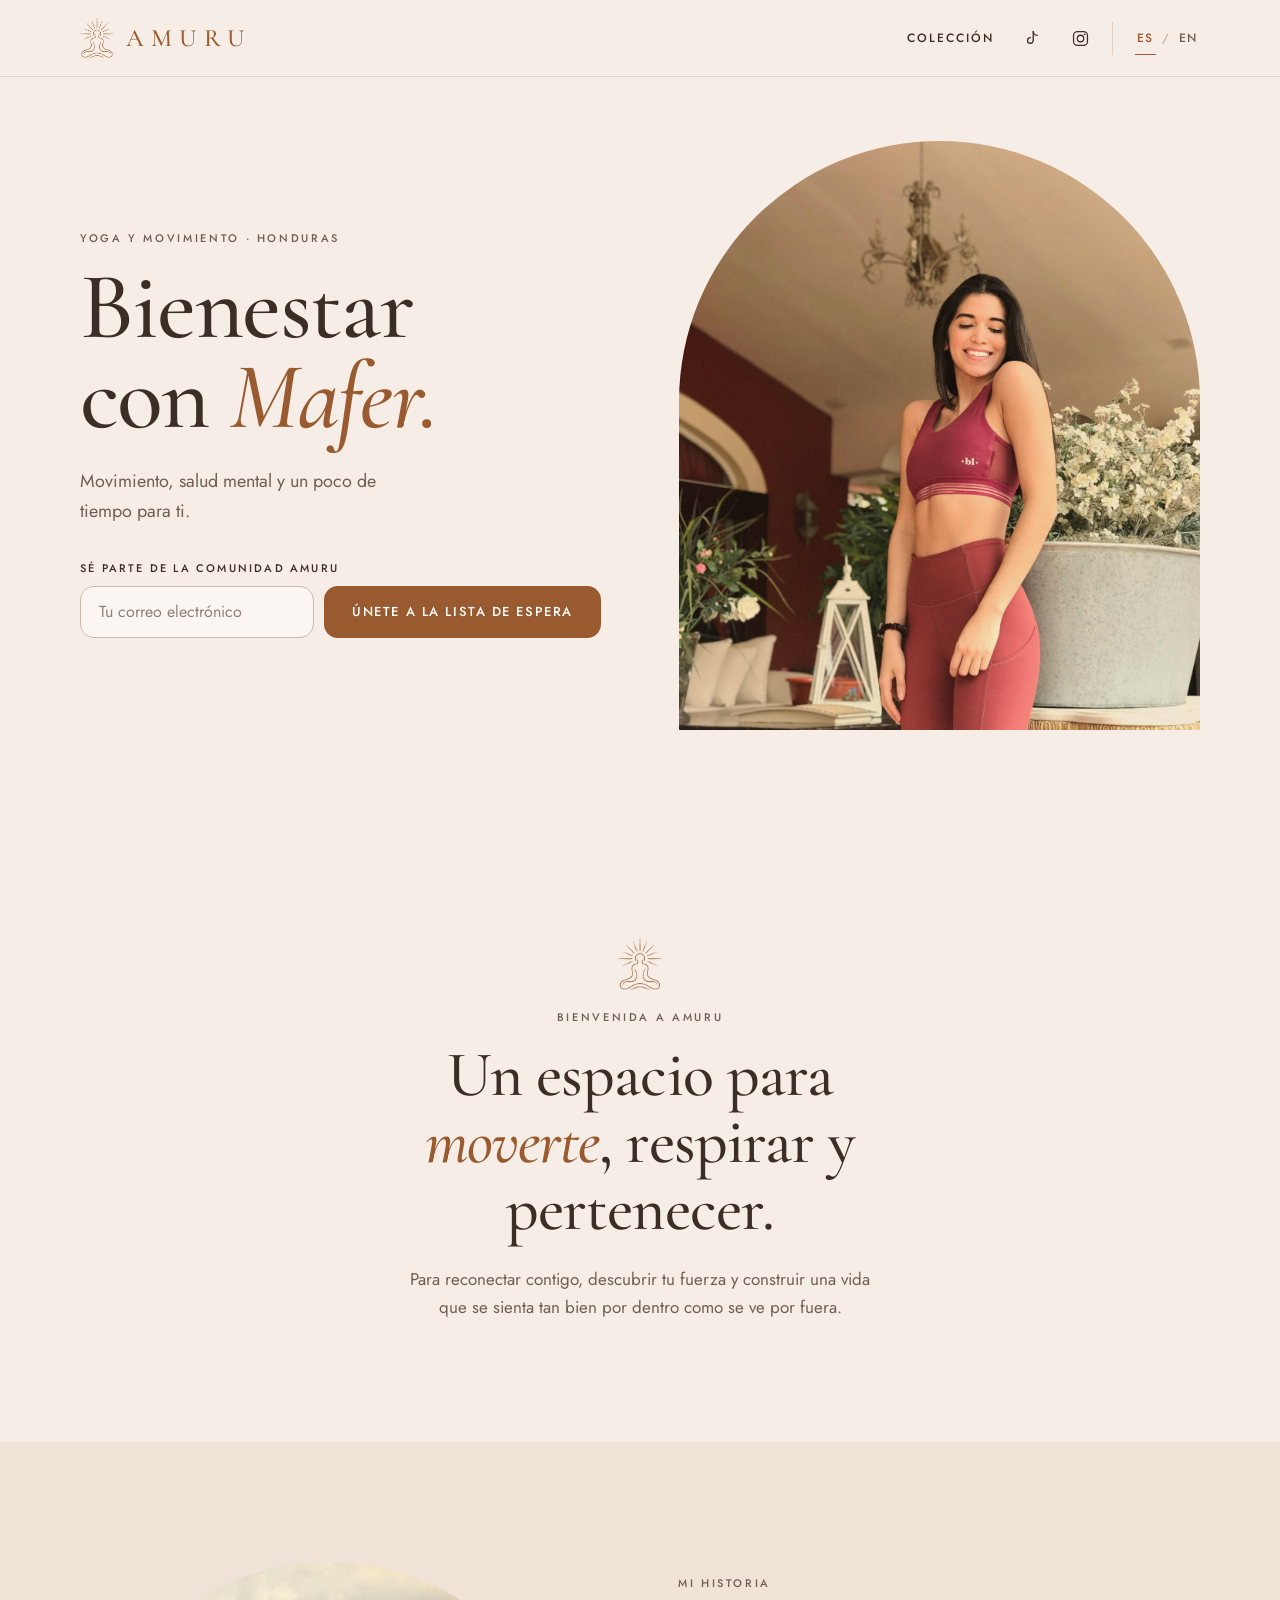
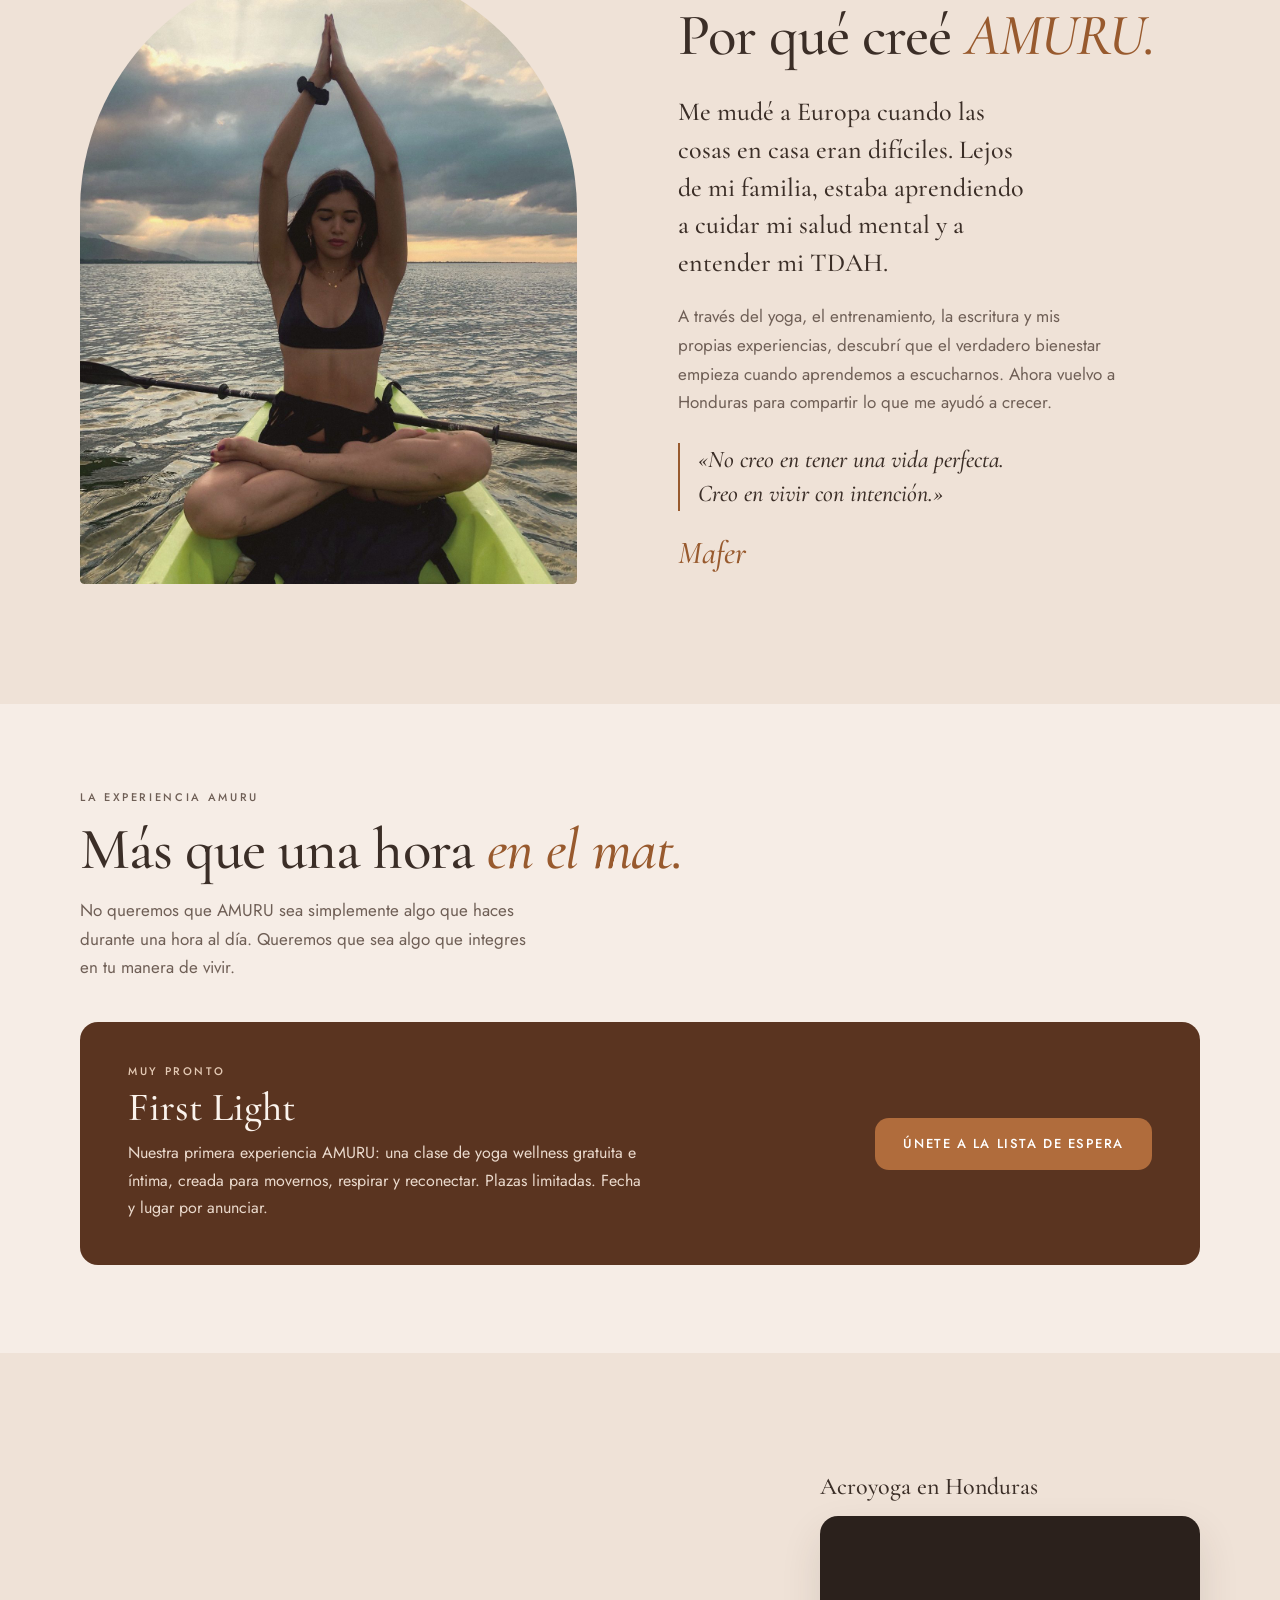
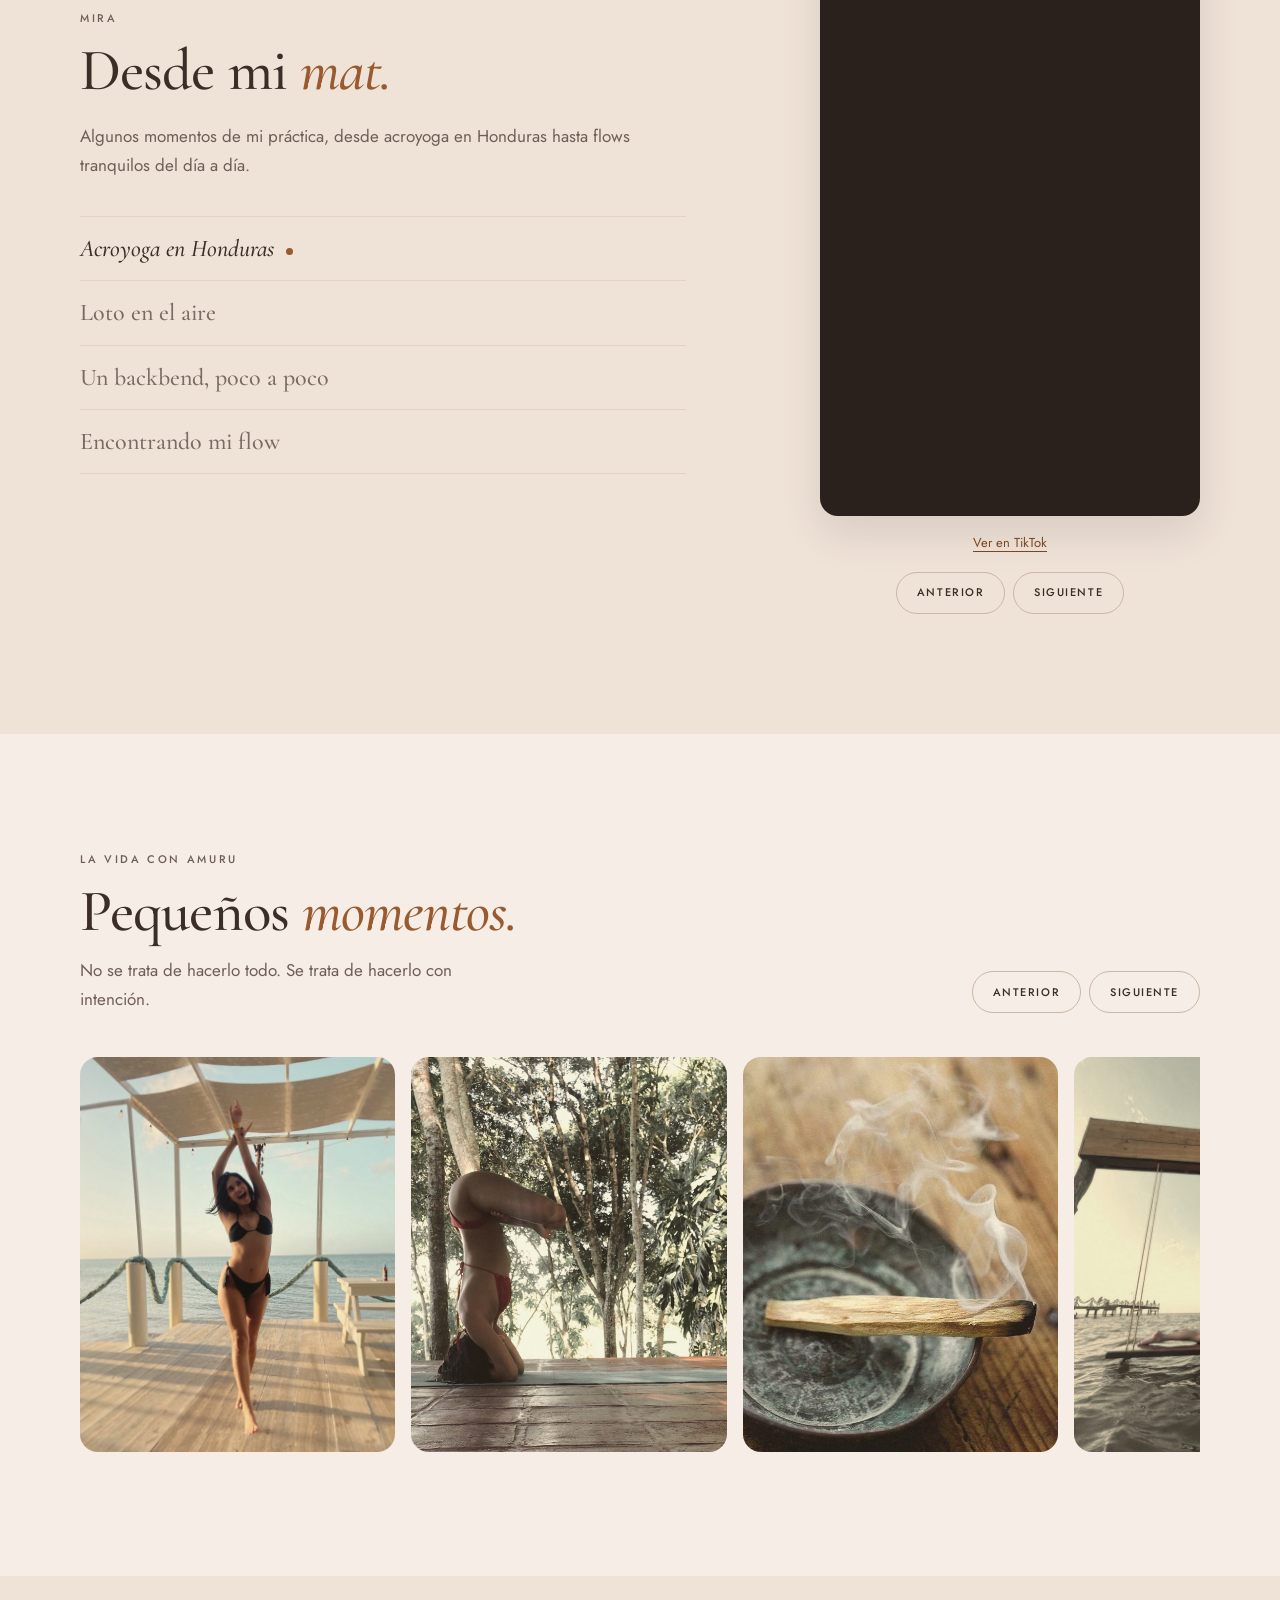
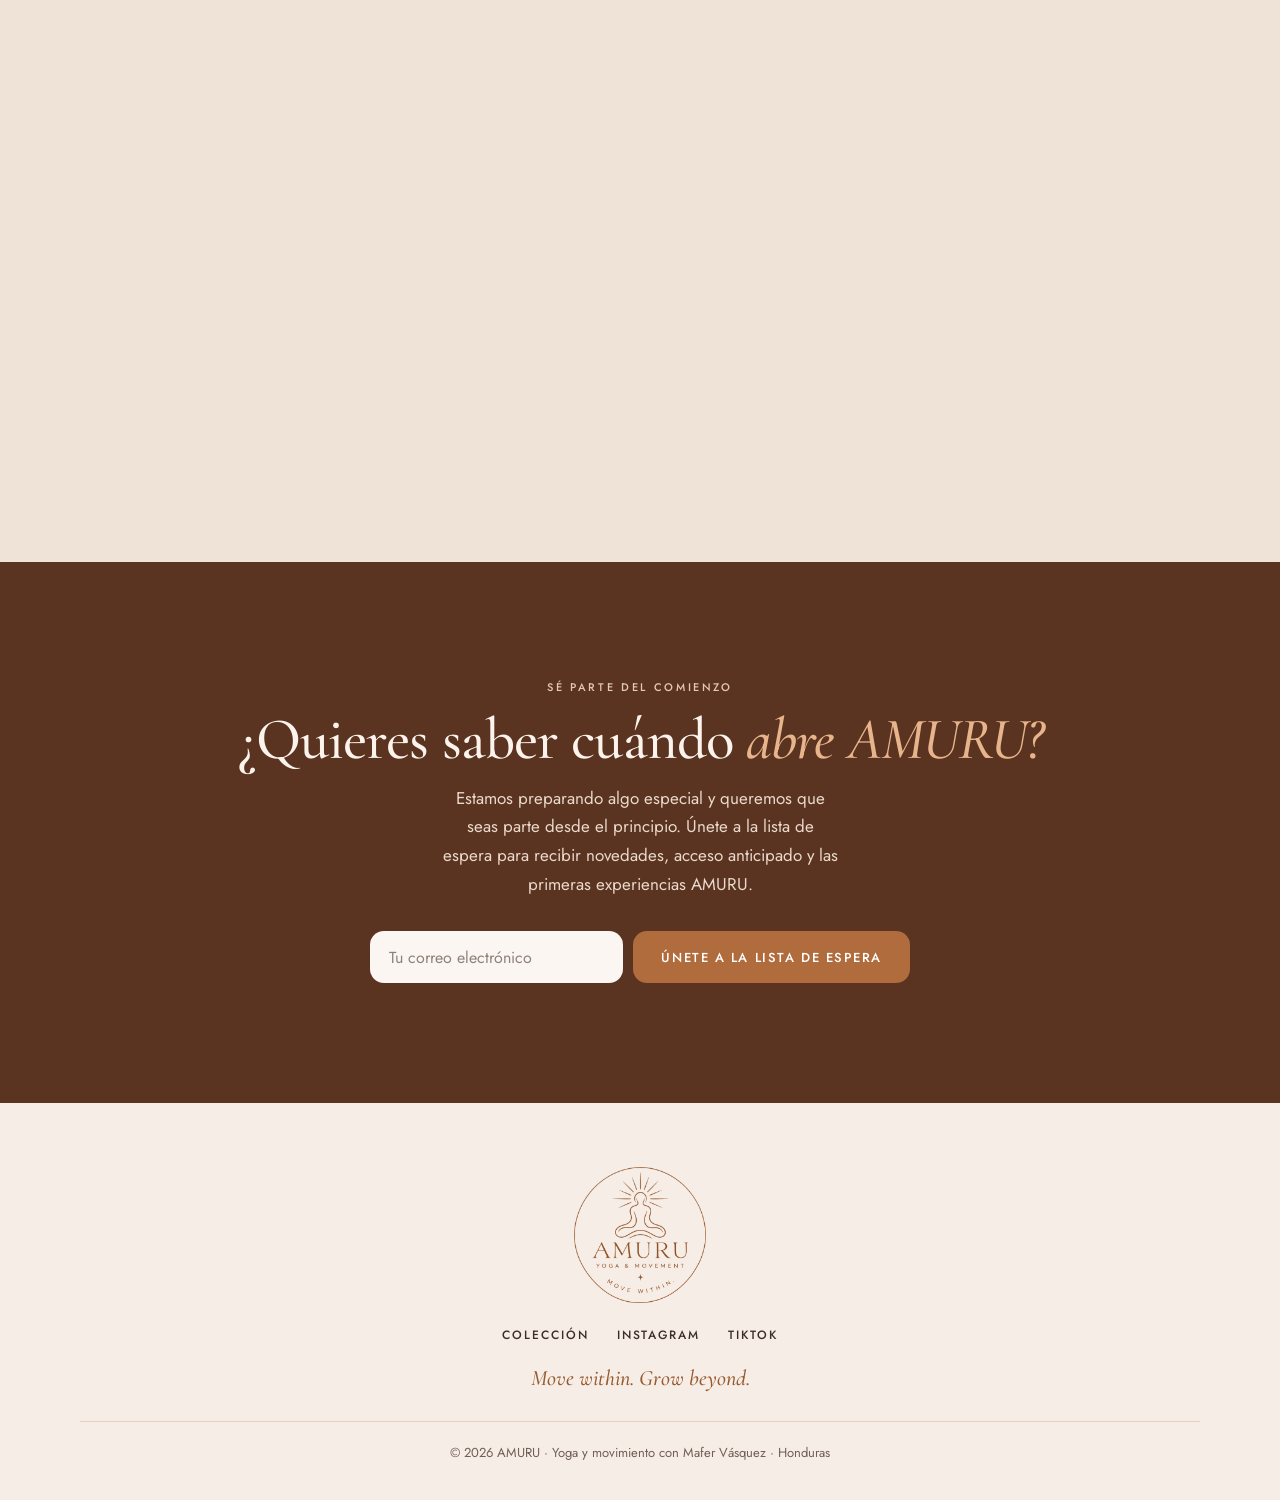
==== index.html @ acd0e06e "Header: TikTok and Instagram icons on desktop too Co-Authored-By: Claude Opus 5.5 <noreply@anthropic" ====
<!DOCTYPE html><html lang="es"><head><meta charset="utf-8"/><meta name="viewport" content="width=device-width, initial-scale=1, viewport-fit=cover"/><title>AMURU · Yoga y movimiento con Mafer Vásquez</title><meta name="description" content="Únete a AMURU, la comunidad de yoga y movimiento de Mafer en Honduras: movimiento, bienestar y conversaciones honestas sobre salud mental."/>
<meta property="og:type" content="website">
<meta property="og:site_name" content="AMURU">
<meta property="og:title" content="AMURU · Yoga y movimiento con Mafer Vásquez">
<meta property="og:description" content="Únete a la comunidad de yoga y movimiento de Mafer en Honduras.">
<meta property="og:url" content="https://mafer.club/">
<meta property="og:image" content="https://mafer.club/fotos/og-image.jpg">
<meta property="og:image:width" content="1200">
<meta property="og:image:height" content="630">
<meta property="og:image:alt" content="Mafer Vásquez sonriendo, con el logo de AMURU">
<meta name="twitter:card" content="summary_large_image">
<meta name="twitter:image" content="https://mafer.club/fotos/og-image.jpg">
<link rel="alternate" hreflang="es" href="https://mafer.club/">
<link rel="alternate" hreflang="en" href="https://mafer.club/en/">
<link rel="alternate" hreflang="x-default" href="https://mafer.club/">
<meta property="og:locale" content="es_HN">
<meta name="theme-color" content="#f6ede6">
<link rel="icon" href="fotos/amuru-symbol.png">
<link rel="preload" href="fonts/cormorant-garamond-latin-500-normal.woff2" as="font" type="font/woff2" crossorigin>
<link rel="preload" href="fonts/jost-latin-400-normal.woff2" as="font" type="font/woff2" crossorigin>
<script>document.documentElement.classList.add("js")</script>
<link rel="stylesheet" href="assets/site.css?v=12"></head>
<body class="home">
<header class="site-header" id="top"><div class="bar wrap"><a class="brand" href="#top" aria-label="AMURU, inicio"><img src="fotos/amuru-symbol.png" alt=""/><span>AMURU</span></a><nav class="nav" aria-label="Navegación principal"><a href="collection.html">Colección</a><a class="soc" href="https://www.tiktok.com/@mafervasquezz" target="_blank" rel="noopener noreferrer" aria-label="TikTok"><svg class="ico" viewBox="0 0 24 24" aria-hidden="true"><path d="M14.2 3.5v10.9a3.6 3.6 0 1 1-3.6-3.6" fill="none" stroke="currentColor" stroke-width="1.7" stroke-linecap="round" stroke-linejoin="round"/><path d="M14.2 3.5c.4 2.6 2.3 4.4 5 4.6" fill="none" stroke="currentColor" stroke-width="1.7" stroke-linecap="round"/></svg><span class="txt">TikTok</span></a><a class="soc" href="https://www.instagram.com/amuru.wellness/" target="_blank" rel="noopener noreferrer" aria-label="Instagram"><svg class="ico" viewBox="0 0 24 24" aria-hidden="true"><rect x="3.2" y="3.2" width="17.6" height="17.6" rx="5" fill="none" stroke="currentColor" stroke-width="1.6"/><circle cx="12" cy="12" r="4.1" fill="none" stroke="currentColor" stroke-width="1.6"/><circle cx="17.3" cy="6.7" r="1.1" fill="currentColor"/></svg><span class="txt">Instagram</span></a></nav><div class="lang" aria-label="Idioma"><a href="/" lang="es" hreflang="es" aria-current="true" title="Español">ES</a><span aria-hidden="true">/</span><a href="/en/" lang="en" hreflang="en" title="English">EN</a></div></div></header>
<main>
<section class="hero wrap">
  <figure class="hero-photo"><img src="fotos/hero-mafer.jpg" alt="Mafer sonriendo con ropa deportiva color vino"/></figure>
  <div class="hero-copy">
    <p class="eyebrow">Yoga y movimiento · Honduras</p>
    <h1>Bienestar<br>con <em>Mafer.</em></h1>
    <p class="lede">Movimiento, salud mental y un poco de tiempo para ti.</p>
    <form class="signup" id="lista" method="post" action="https://docs.google.com/forms/d/e/1FAIpQLSfXtGnzMoglBGclzLk03h3wkVmcqxuoqThr8cAXqL5siRhx5w/formResponse?hl=es">
      <label for="email">Sé parte de la comunidad AMURU</label>
      <div class="fields"><input id="email" type="email" name="entry.332548926" autocomplete="email" maxlength="254" placeholder="Tu correo electrónico" aria-label="Tu correo electrónico" required><button class="primary">Únete a la lista de espera</button></div>
    </form>
  </div>
</section>

<section class="intro section">
  <div class="wrap narrow center reveal">
    <img class="mark" src="fotos/amuru-symbol.png" alt="">
    <p class="eyebrow">Bienvenida a AMURU</p>
    <h2>Un espacio para <em>moverte</em>, respirar y pertenecer.</h2>
    <p class="sub">Para reconectar contigo, descubrir tu fuerza y construir una vida que se sienta tan bien por dentro como se ve por fuera.</p>
  </div>
</section>

<section class="story section tint" id="story">
  <div class="wrap story-grid">
    <div class="story-head reveal"><p class="eyebrow">Mi historia</p><h2>Por qué creé <em>AMURU.</em></h2></div>
    <figure class="story-photo reveal"><img src="fotos/instagram-B-A_GzaK5sC.jpg" loading="lazy" alt="Mafer meditando en un kayak al atardecer, con las manos juntas sobre la cabeza"/></figure>
    <div class="story-body reveal">
      <p class="lead">Me mudé a Europa cuando las cosas en casa eran difíciles. Lejos de mi familia, estaba aprendiendo a cuidar mi salud mental y a entender mi TDAH.</p>
      <p class="sub">A través del yoga, el entrenamiento, la escritura y mis propias experiencias, descubrí que el verdadero bienestar empieza cuando aprendemos a escucharnos. Ahora vuelvo a Honduras para compartir lo que me ayudó a crecer.</p>
      <blockquote class="pull">«No creo en tener una vida perfecta. Creo en vivir con intención.»</blockquote>
      <span class="sign">Mafer</span>
    </div>
  </div>
</section>


<section class="experience section" id="experience">
  <div class="wrap">
    <div class="section-head reveal"><p class="eyebrow">La experiencia AMURU</p><h2>Más que una hora <em>en el mat.</em></h2><p class="sub">No queremos que AMURU sea simplemente algo que haces durante una hora al día. Queremos que sea algo que integres en tu manera de vivir.</p></div>
    <div class="first-light reveal">
      <p class="eyebrow">Muy pronto</p>
      <h3>First Light</h3>
      <p>Nuestra primera experiencia AMURU: una clase de yoga wellness gratuita e íntima, creada para movernos, respirar y reconectar. Plazas limitadas. Fecha y lugar por anunciar.</p>
      <a class="btn" href="#lista">Únete a la lista de espera</a>
    </div>
  </div>
</section>

<section class="watch section tint">
  <div class="wrap watch-grid reel-gallery" aria-labelledby="clips-title" aria-roledescription="carousel">
    <div class="watch-copy reveal"><p class="eyebrow">Mira</p><h2 id="clips-title">Desde mi <em>mat.</em></h2><p class="sub">Algunos momentos de mi práctica, desde acroyoga en Honduras hasta flows tranquilos del día a día.</p>
      <div class="tracklist" aria-label="Elige un video"><button type="button" data-slide="0">Acroyoga en Honduras</button><button type="button" data-slide="1">Loto en el aire</button><button type="button" data-slide="2">Un backbend, poco a poco</button><button type="button" data-slide="3">Encontrando mi flow</button></div></div>
    <div class="reel-stage reveal">
      <article><h3>Acroyoga en Honduras</h3><iframe data-src="https://www.tiktok.com/player/v1/7057386661319118085?autoplay=0&amp;loop=0" title="Acroyoga en Honduras — Mafer Vásquez en TikTok" loading="lazy" allow="fullscreen; encrypted-media; picture-in-picture" allowfullscreen></iframe><div class="reel-foot"><a href="https://www.tiktok.com/@mafervasquezz/video/7057386661319118085">Ver en TikTok</a></div></article>
      <article hidden><h3>Loto en el aire</h3><iframe data-src="https://www.tiktok.com/player/v1/7055035148139597062?autoplay=0&amp;loop=0" title="Loto en el aire — Mafer Vásquez en TikTok" loading="lazy" allow="fullscreen; encrypted-media; picture-in-picture" allowfullscreen></iframe><div class="reel-foot"><a href="https://www.tiktok.com/@mafervasquezz/video/7055035148139597062">Ver en TikTok</a></div></article>
      <article hidden><h3>Un backbend, poco a poco</h3><iframe data-src="https://www.instagram.com/reel/CQ4DgFrA72C/embed/" title="Backbend de Mafer al aire libre en Instagram" loading="lazy" allow="fullscreen; encrypted-media" allowfullscreen></iframe><div class="reel-foot"><a href="https://www.instagram.com/reel/CQ4DgFrA72C/">Ver en Instagram</a></div></article>
      <article hidden><h3>Encontrando mi flow</h3><iframe data-src="https://www.tiktok.com/player/v1/6965937785572297990?autoplay=0&amp;loop=0" title="Flow de yoga de Mafer en TikTok" loading="lazy" allow="fullscreen; encrypted-media; picture-in-picture" allowfullscreen></iframe><div class="reel-foot"><a href="https://www.tiktok.com/@mafervasquezz/video/6965937785572297990">Ver en TikTok</a></div></article>
      <div class="reel-nav-row"><div class="reel-nav"><button class="ghost" type="button" aria-label="Video anterior" data-step="-1">Anterior</button><button class="ghost" type="button" aria-label="Siguiente video" data-step="1">Siguiente</button></div></div>
    </div>
  </div>
</section>

<section class="moments section" id="moments">
  <div class="wrap">
    <div class="moments-head section-head reveal"><div><p class="eyebrow">La vida con AMURU</p><h2>Pequeños <em>momentos.</em></h2><p class="sub">No se trata de hacerlo todo. Se trata de hacerlo con intención.</p></div><div class="photo-nav"><button class="ghost" type="button" data-photo-step="-1" aria-label="Foto anterior">Anterior</button><button class="ghost" type="button" data-photo-step="1" aria-label="Siguiente foto">Siguiente</button></div></div>
    <div class="galeria reveal" id="photo-gallery" role="region" tabindex="0" aria-label="Fotos de la vida y la práctica de yoga de Mafer">
      <img src="fotos/instagram-CYMh7jvuwlB.jpg" loading="lazy" alt="Mafer sonriendo con los brazos en alto en un muelle junto al mar">
      <img src="fotos/instagram-CJCs2mjrTdW.jpg" loading="lazy" alt="Mafer en una postura invertida sobre la cabeza, rodeada de árboles">
      <img src="fotos/ritual.jpg" loading="lazy" alt="Palo santo sobre un plato de cerámica">
      <img src="fotos/instagram-CYPrtsOuMMJ.jpg" loading="lazy" alt="Mafer practicando yoga en un columpio sobre el mar">
      <img src="fotos/mafer-en-su-mat.jpg" loading="lazy" alt="Mafer sonriendo, recostada en su mat de yoga">
      <img src="fotos/instagram-BIIc-s-A4sX.jpg" loading="lazy" alt="Mafer en equilibrio junto al agua turquesa">
      <img src="fotos/stillness.jpg" loading="lazy" alt="Una terraza tranquila con vista al agua">
    </div>
  </div>
</section>

<section id="collection-preview" class="teaser section tint" aria-labelledby="collection-preview-title">
  <div class="wrap teaser-grid">
    <div class="teaser-copy reveal"><p class="eyebrow">La colección AMURU</p><h2 id="collection-preview-title">Un poco más para <em>tu día a día.</em></h2><p class="sub">Descubre nuestros sets de yoga y Pilates, y los pequeños esenciales para tu práctica.</p></div>
    <div class="teaser-images reveal"><figure><img src="fotos/cork-ritual.jpg" alt="Set Cork Ritual con mat de corcho, bloques y bolso de lona" loading="lazy"><figcaption>Set Cork Ritual</figcaption></figure><figure><img src="fotos/pilates.jpg" alt="Set Pilates con aro, pelota, bandas de tela y calcetines antideslizantes" loading="lazy"><figcaption>Set Pilates</figcaption></figure></div>
    <div class="teaser-cta reveal"><a class="btn" href="collection.html">Ver la colección</a></div>
  </div>
</section>

<section class="closing"><div class="wrap reveal">
  <p class="eyebrow">Sé parte del comienzo</p><h2>¿Quieres saber cuándo <em>abre AMURU?</em></h2><p class="sub">Estamos preparando algo especial y queremos que seas parte desde el principio. Únete a la lista de espera para recibir novedades, acceso anticipado y las primeras experiencias AMURU.</p>
  <form method="post" action="https://docs.google.com/forms/d/e/1FAIpQLSfXtGnzMoglBGclzLk03h3wkVmcqxuoqThr8cAXqL5siRhx5w/formResponse?hl=es"><div class="fields"><input type="email" name="entry.332548926" autocomplete="email" maxlength="254" placeholder="Tu correo electrónico" aria-label="Tu correo electrónico" required><button class="primary">Únete a la lista de espera</button></div></form>
</div></section>
</main>
<footer><div class="wrap foot">
  <a href="#top" aria-label="AMURU, volver arriba"><img class="foot-logo" src="fotos/amuru-logo.png" alt="AMURU Yoga y movimiento, Move within." loading="lazy"/></a>
  <nav aria-label="Pie de página"><a href="collection.html">Colección</a><a href="https://www.instagram.com/amuru.wellness/" target="_blank" rel="noopener noreferrer">Instagram</a><a href="https://www.tiktok.com/@mafervasquezz" target="_blank" rel="noopener noreferrer">TikTok</a></nav>
  <p class="motto">Move within. Grow beyond.</p>
  <p class="legal">© 2026 AMURU · Yoga y movimiento con Mafer Vásquez · Honduras</p>
</div></footer>
<script>
const gallery=document.querySelector('.reel-gallery');
const slides=Array.from(gallery.querySelectorAll('article'));
const choices=Array.from(gallery.querySelectorAll('[data-slide]'));
let current=0;
function showSlide(index){
  const next=(index+slides.length)%slides.length;
  if(next!==current)slides[current].querySelector('iframe').removeAttribute('src');
  current=next;
  slides.forEach((s,i)=>{s.hidden=i!==current;choices[i].setAttribute('aria-current',String(i===current));});
  const player=slides[current].querySelector('iframe');
  if(!player.hasAttribute('src'))player.src=player.dataset.src;
}
choices.forEach((b,i)=>b.addEventListener('click',()=>showSlide(i)));
gallery.querySelectorAll('[data-step]').forEach(b=>b.addEventListener('click',()=>showSlide(current+Number(b.dataset.step))));
gallery.addEventListener('keydown',e=>{if(e.key==='ArrowRight'||e.key==='ArrowLeft'){e.preventDefault();showSlide(current+(e.key==='ArrowRight'?1:-1));}});
let start;
gallery.addEventListener('touchstart',e=>{start=e.touches[0];},{passive:true});
gallery.addEventListener('touchend',e=>{if(!start)return;const dx=e.changedTouches[0].clientX-start.clientX,dy=e.changedTouches[0].clientY-start.clientY;if(Math.abs(dx)>45&&Math.abs(dx)>Math.abs(dy)*1.4)showSlide(current+(dx<0?1:-1));start=null;},{passive:true});
showSlide(0);
const photoGallery=document.querySelector('#photo-gallery');
document.querySelectorAll('[data-photo-step]').forEach(b=>b.addEventListener('click',()=>{
  const photos=[...photoGallery.querySelectorAll('img')];
  const step=photos[1]?photos[1].offsetLeft-photos[0].offsetLeft:photoGallery.clientWidth;
  photoGallery.scrollBy({left:step*Number(b.dataset.photoStep),behavior:'smooth'});
}));
if('IntersectionObserver' in window){const io=new IntersectionObserver(es=>es.forEach(e=>{if(e.isIntersecting){e.target.classList.add('in');io.unobserve(e.target);}}),{rootMargin:'0px 0px -8% 0px'});document.querySelectorAll('.reveal').forEach(el=>io.observe(el));}else{document.querySelectorAll('.reveal').forEach(el=>el.classList.add('in'));}
</script>
<script>
document.querySelectorAll('form[action*="docs.google.com/forms"]').forEach(f=>f.addEventListener('submit',e=>{
  e.preventDefault();const btn=f.querySelector('button');if(btn){btn.disabled=true;}
  fetch(f.action,{method:'POST',mode:'no-cors',body:new URLSearchParams(new FormData(f))}).then(()=>{location.href='/gracias.html';}).catch(()=>{f.submit();});
}));
</script>
</body></html>
---- assets/site.css ----
@font-face{font-family:"Cormorant";src:url(../fonts/cormorant-garamond-latin-500-normal.woff2) format("woff2");font-weight:500;font-display:swap}
@font-face{font-family:"Cormorant";src:url(../fonts/cormorant-garamond-latin-500-italic.woff2) format("woff2");font-weight:500;font-style:italic;font-display:swap}
@font-face{font-family:"Cormorant";src:url(../fonts/cormorant-garamond-latin-600-normal.woff2) format("woff2");font-weight:600;font-display:swap}
@font-face{font-family:"Jost";src:url(../fonts/jost-latin-400-normal.woff2) format("woff2");font-weight:400;font-display:swap}
@font-face{font-family:"Jost";src:url(../fonts/jost-latin-500-normal.woff2) format("woff2");font-weight:500;font-display:swap}
:root{--blush:#f6ede6;--paper:#fbf6f2;--sand:#efe2d7;--ink:#3b2e27;--soft:#6f5f56;--copper:#985a2e;--copper-d:#7c4520;--deep:#5a3420;--line:#e3d2c4;--serif:"Cormorant",Baskerville,Georgia,serif;--sans:"Jost","Avenir Next",Avenir,Arial,sans-serif}
*{box-sizing:border-box}html{scroll-behavior:smooth}body{margin:0;background:var(--blush);color:var(--ink);font:400 16px/1.7 var(--sans);-webkit-font-smoothing:antialiased}
a{color:inherit}button,input{font:inherit}img{display:block;max-width:100%}figure{margin:0}section{scroll-margin-top:24px}
a:focus-visible,button:focus-visible,input:focus-visible,[tabindex]:focus-visible{outline:2px solid var(--copper);outline-offset:4px}
.wrap{width:min(1120px,calc(100% - 64px));margin:auto}
h1,h2,h3{font-family:var(--serif);font-weight:500;margin:0}h1,h2{letter-spacing:-.015em;line-height:1}em{font-style:italic;color:var(--copper)}p{margin:0}
.eyebrow{font:500 11px/1 var(--sans);letter-spacing:.24em;text-transform:uppercase;color:var(--soft);margin-bottom:18px}
h2{font-size:clamp(40px,4.6vw,60px);margin-bottom:22px}
.btn,button.primary{display:inline-flex;align-items:center;justify-content:center;min-height:52px;padding:0 28px;border:0;border-radius:3px;background:var(--copper);color:#fff;font:500 13px/1 var(--sans);letter-spacing:.12em;text-transform:uppercase;text-decoration:none;cursor:pointer;transition:background .2s}
.btn:hover,button.primary:hover{background:var(--copper-d)}
.ghost{min-height:40px;padding:0 16px;border:1px solid #c9b5a6;border-radius:3px;background:transparent;color:var(--ink);font:500 11px/1 var(--sans);letter-spacing:.14em;text-transform:uppercase;cursor:pointer}
.ghost:hover{background:#efe2d7}

/* header */
.site-header{border-bottom:1px solid var(--line)}
.bar{display:flex;align-items:center;justify-content:space-between;gap:20px;min-height:76px}
.brand{display:inline-flex;align-items:center;gap:12px;text-decoration:none;color:var(--copper)}
.brand img{width:34px;height:40px;object-fit:contain}
.brand span{font:500 25px/1 var(--serif);letter-spacing:.28em;margin-right:-.28em}
.nav{display:flex;gap:30px}.nav a{font:500 12px/1 var(--sans);letter-spacing:.16em;text-transform:uppercase;text-decoration:none;padding:10px 0;border-bottom:1px solid transparent}.nav a:hover{border-color:currentColor}

/* hero (desktop) */
.hero{display:grid;grid-template-columns:1fr 1fr;gap:7%;align-items:center;padding:64px 0 88px}
.hero-copy{grid-column:1;grid-row:1}
.hero-photo{grid-column:2;grid-row:1}
.hero h1{font-size:clamp(64px,7.4vw,104px);line-height:.95;margin-bottom:24px}
.lede{font-size:18px;color:var(--soft);max-width:30ch;margin-bottom:36px}
.signup label{display:block;font:500 11px/1 var(--sans);letter-spacing:.2em;text-transform:uppercase;margin-bottom:12px}
.fields{display:flex;gap:10px;max-width:540px}
input[type=email]{flex:1;min-width:0;min-height:52px;padding:0 18px;border:1px solid #cdb9aa;border-radius:3px;background:var(--paper);font-size:16px;color:var(--ink)}
input[type=email]::placeholder{color:#8f817a}
.note{font-size:13px;color:var(--soft);margin-top:12px}
.hero-photo img{width:100%;height:clamp(460px,46vw,620px);object-fit:cover;object-position:42% 18%;border-radius:999px 999px 4px 4px}

/* ---------- design system ---------- */
:root{--r:14px;--r-img:18px;--sec:120px}
.btn,button.primary,input[type=email]{border-radius:var(--r)}
.ghost{border-radius:999px;min-height:42px;padding:0 20px;border-color:#cdb7a6}
.section{padding:var(--sec) 0}
.tint{background:var(--sand)}
.sub{color:var(--soft);font-size:17px;line-height:1.7}
.center{text-align:center}
.narrow{max-width:720px}
.section-head{margin-bottom:44px}
.section-head h2{margin-bottom:0}
.section-head .sub{margin-top:16px;max-width:46ch}
.center .sub{margin-left:auto;margin-right:auto}

/* gentle reveal on scroll */
.js .reveal{opacity:0;transform:translateY(18px);transition:opacity .8s ease,transform .8s ease}
.js .reveal.in{opacity:1;transform:none}

/* welcome */
.intro .mark{width:44px;height:auto;margin:0 auto 22px}
.intro h2{font-size:clamp(40px,5vw,64px);line-height:1.05;max-width:16ch;margin:0 auto}
.intro .sub{margin-top:22px;max-width:48ch}

/* story */
.story-grid{display:grid;grid-template-columns:1fr 1.05fr;grid-template-areas:"photo head" "photo body";column-gap:9%;align-items:center}
.story-head{grid-area:head;align-self:end;margin-bottom:28px}
.story-head h2{margin:0}
.story-photo{grid-area:photo}
.story-photo img{width:100%;aspect-ratio:4/5;object-fit:cover;object-position:50% 45%;border-radius:999px 999px var(--r-img) var(--r-img)}
.story-body{grid-area:body;align-self:start}
.story-body .lead{font:500 26px/1.45 var(--serif);color:var(--ink);margin-bottom:20px;max-width:30ch}
.story-body .sub{max-width:44ch}
.sign{font:italic 500 32px/1 var(--serif);color:var(--copper);margin-top:26px;display:block}

/* watch */
.watch-grid{display:grid;grid-template-columns:1fr 380px;gap:12%;align-items:center}
.tracklist{display:grid;margin-top:36px}
.tracklist button{text-align:left;color:#7a6a61;background:transparent;border:0;border-top:1px solid var(--line);font:500 24px/1.3 var(--serif);padding:16px 0;cursor:pointer}
.tracklist button:last-child{border-bottom:1px solid var(--line)}
.tracklist button[aria-current=true]{color:var(--ink);font-style:italic}
.tracklist button[aria-current=true]::after{content:"";display:inline-block;width:7px;height:7px;border-radius:50%;background:var(--copper);margin-left:12px;vertical-align:middle}
.reel-stage{min-width:0}
.reel-stage article[hidden]{display:none}
.reel-stage h3{font-size:24px;line-height:1.2;margin-bottom:14px}
.reel-stage iframe{display:block;width:100%;height:600px;border:0;border-radius:var(--r-img);background:#2b211c;box-shadow:0 18px 40px rgba(59,46,39,.12)}
.reel-foot{display:flex;align-items:center;justify-content:space-between;gap:12px;margin-top:16px}
.reel-foot a{font-size:13px;color:var(--copper-d);text-underline-offset:4px}
.reel-nav{display:flex;gap:8px}

/* moments */
.moments-head{display:flex;align-items:flex-end;justify-content:space-between;gap:16px}
.photo-nav{display:none;gap:8px}
.galeria{display:grid;grid-template-columns:repeat(4,minmax(0,1fr));gap:16px}
.galeria img{width:100%;aspect-ratio:4/5;object-fit:cover;border-radius:var(--r-img)}

/* collection teaser */
.teaser-grid{display:grid;grid-template-columns:.85fr 1.3fr;grid-template-areas:"copy images" "cta images";column-gap:7%;align-items:center}
.teaser-copy{grid-area:copy;align-self:end}
.teaser-copy h2{margin-bottom:0}
.teaser-copy .sub{margin-top:16px;max-width:34ch}
.teaser-cta{grid-area:cta;align-self:start;margin-top:30px}
.teaser-images{grid-area:images;display:grid;grid-template-columns:1fr 1fr;gap:16px}
.teaser-images img{width:100%;aspect-ratio:1;object-fit:cover;border-radius:var(--r-img)}
.teaser-images figcaption{font:500 21px/1.3 var(--serif);margin-top:12px}

/* closing */
.closing{background:var(--deep);color:#fff;padding:var(--sec) 0;text-align:center}
.closing .eyebrow{color:#e3c9b4}.closing h2{color:#fbf3ec;margin-bottom:14px}.closing h2 em{color:#e7b48c}
.closing .sub{color:#ead9cc;margin:0 auto 32px;max-width:40ch}
.closing .fields{margin:auto}.closing input[type=email]{border-color:transparent}
.closing button.primary{background:#b06c3c}.closing button.primary:hover{background:#c27a47}

/* footer */
footer{padding:64px 0 36px;text-align:center}
.foot-logo{width:132px;height:auto;margin:0 auto 26px}
.foot nav{display:flex;justify-content:center;gap:28px}.foot nav a{font:500 12px/1 var(--sans);letter-spacing:.16em;text-transform:uppercase;text-decoration:none}.foot nav a:hover{text-decoration:underline;text-underline-offset:5px}
.legal{border-top:1px solid var(--line);margin-top:32px;padding-top:20px;font-size:13px;color:var(--soft)}

/* ---------- phone ---------- */
@media(max-width:760px){
.wrap{width:calc(100% - 40px)}
h2{font-size:40px;margin-bottom:16px}
/* header sits over the photo */
.bar{min-height:64px;padding-top:env(safe-area-inset-top)}
.brand{gap:8px}.brand img{width:22px;height:28px}.brand span{font-size:19px;letter-spacing:.2em;margin-right:0}
.nav{gap:14px}.nav a{font-size:10px;letter-spacing:.1em}
.home .site-header{position:absolute;top:0;left:0;right:0;z-index:3;border:0}
.home .brand{color:#fff}.home .brand img{filter:brightness(0) invert(1)}
.home .nav a{color:#fff;text-shadow:0 1px 8px rgba(0,0,0,.25)}
/* full-screen photo hero */
.hero{position:relative;display:block;width:100%;height:100svh;min-height:500px;max-height:940px;padding:0;overflow:hidden;color:#fff}
.hero-photo{position:absolute;inset:0}
.hero-photo img{width:100%;height:100%;object-fit:cover;object-position:46% 18%;border-radius:0}
.hero::after{content:"";position:absolute;inset:0;background:linear-gradient(180deg,rgba(43,26,17,.5) 0,rgba(43,26,17,0) 16%,rgba(43,26,17,0) 36%,rgba(43,26,17,.72) 62%,rgba(39,23,15,.92) 100%)}
.hero-copy{position:absolute;z-index:2;left:20px;right:20px;bottom:calc(22px + env(safe-area-inset-bottom))}
.hero .eyebrow{color:#f0d9c6;font-size:10px;margin-bottom:10px}
.hero h1{font-size:clamp(46px,13.5vw,60px);margin-bottom:8px;color:#fff;text-shadow:0 2px 20px rgba(0,0,0,.18)}
.hero h1 em{color:#f1c29d}
.lede{color:#f3e6dc;font-size:15px;line-height:1.5;margin-bottom:18px;max-width:none}
.signup label{display:none}
.fields{flex-direction:column;gap:8px}
.hero input[type=email]{background:rgba(251,246,242,.96);border-color:transparent}
input[type=email],.btn,button.primary{min-height:50px}
.hero .note{color:#e9d6c8;font-size:12px;margin-top:9px;text-align:center}
:root{--sec:84px}
.sub{font-size:16px}
.section-head{margin-bottom:28px}
.intro .mark{width:36px;margin-bottom:18px}
.intro h2{font-size:38px}
.intro .sub{margin-top:18px}
.story-grid{grid-template-columns:1fr;grid-template-areas:"head" "photo" "body"}
.story-head{margin-bottom:26px}
.story-photo img{aspect-ratio:4/5}
.story-body{margin-top:30px}
.story-body .lead{font-size:23px}
.sign{font-size:30px;margin-top:20px}
.watch-grid{grid-template-columns:1fr;gap:28px}
.watch-copy .sub{margin-top:16px}
.tracklist{display:none}
.reel-stage{width:100%;max-width:400px;margin:auto}
.reel-stage h3{font-size:22px}
.reel-stage iframe{height:min(64svh,560px)}
.moments-head{align-items:center}.photo-nav{display:flex}
.galeria{display:flex;gap:12px;overflow-x:auto;scroll-snap-type:x mandatory;scroll-behavior:smooth;overscroll-behavior-x:contain;scrollbar-width:none;margin-right:-20px;padding-right:20px}
.galeria::-webkit-scrollbar{display:none}
.galeria img{flex:0 0 80%;width:80%;scroll-snap-align:start}
.teaser-grid{grid-template-columns:1fr;grid-template-areas:"copy" "images" "cta"}
.teaser-images{margin-top:28px;gap:12px}.teaser-images figcaption{font-size:18px;margin-top:10px}
.teaser-cta{margin-top:28px}.teaser-cta .btn{width:100%}
footer{padding:56px 0 32px}.foot-logo{width:116px}.foot nav{gap:20px}
}
@media(max-width:400px){.moments-head h2{font-size:34px}.photo-nav .ghost{padding:0 14px}}
@media(max-width:360px){.photo-nav .ghost{padding:0 11px;font-size:10px;letter-spacing:.08em}.moments-head h2{font-size:30px}.nav{gap:9px}.nav a{font-size:9px;letter-spacing:.05em}.brand{gap:6px}.brand span{font-size:16px;letter-spacing:.14em}.brand img{width:18px;height:24px}.btn,button.primary{letter-spacing:.06em;padding:0 16px}.intro h2{font-size:34px}}
@media(max-width:760px) and (max-height:620px){.hero .eyebrow,.hero .note{display:none}.hero h1{font-size:40px;margin-bottom:4px}.lede{font-size:14px;margin-bottom:12px}input[type=email],button.primary{min-height:46px}.hero-copy{bottom:16px}}
@media(prefers-reduced-motion:reduce){html,.galeria{scroll-behavior:auto}.js .reveal{opacity:1;transform:none;transition:none}}

/* collection page */
.page-intro{display:grid;grid-template-columns:1fr auto;gap:48px;align-items:center;padding:72px 0 48px}
.page-intro h1{font-size:clamp(48px,6vw,80px);line-height:1;margin-bottom:18px}
.page-intro p.sub{color:var(--soft);max-width:44ch}
.page-intro img{width:180px;height:auto}
.status{display:inline-block;margin-top:22px;padding:8px 14px;border:1px solid var(--line);border-radius:999px;font:500 11px/1 var(--sans);letter-spacing:.16em;text-transform:uppercase;color:var(--copper-d);background:var(--paper)}
.shelf{padding:24px 0 96px}.shelf+.shelf{background:var(--sand);padding-top:96px;box-shadow:0 0 0 100vmax var(--sand);clip-path:inset(0 -100vmax)}
.shelf-head{margin-bottom:32px}.shelf-head h2{margin-bottom:10px}.shelf-head p{color:var(--soft)}
.product-grid{display:grid;grid-template-columns:repeat(3,minmax(0,1fr));gap:28px}
.product-grid img{width:100%;aspect-ratio:1;object-fit:cover;border-radius:var(--r-img);background:var(--sand)}
.product-grid h3{font-size:27px;line-height:1.15;margin:18px 0 8px}
.product-grid p{font-size:15px;color:var(--soft)}
@media(max-width:760px){
.page-intro{grid-template-columns:1fr;gap:20px;padding:40px 0 28px}
.page-intro img{width:96px;grid-row:1}
.page-intro h1{font-size:44px}
.shelf{padding:12px 0 72px}.shelf+.shelf{padding-top:72px}
.shelf-head{margin-bottom:22px}
.product-grid{grid-template-columns:1fr;gap:32px}
.product-grid h3{font-size:24px;margin-top:14px}
}
.reel-foot{justify-content:center}
.reel-nav-row{display:flex;justify-content:center;margin-top:18px}

/* editorial mosaic (Little moments) */
.mosaic{display:grid;grid-template-columns:repeat(4,minmax(0,1fr));grid-auto-rows:clamp(150px,17vw,250px);gap:16px;grid-template-areas:"m1 m1 m2 m3" "m1 m1 m2 m4" "m5 m6 m7 m4"}
.mosaic img{width:100%;height:100%;object-fit:cover;border-radius:var(--r-img)}
.mosaic .m1{grid-area:m1;object-position:50% 30%}.mosaic .m2{grid-area:m2;object-position:28% 50%}.mosaic .m3{grid-area:m3}
.mosaic .m4{grid-area:m4;object-position:55% 60%}.mosaic .m5{grid-area:m5;object-position:50% 20%}.mosaic .m6{grid-area:m6;object-position:50% 35%}.mosaic .m7{grid-area:m7}
@media(max-width:760px){
.mosaic{grid-template-columns:1fr 1fr;grid-auto-rows:clamp(130px,42vw,190px);gap:10px;grid-template-areas:"m1 m3" "m1 m6" "m5 m2" "m4 m2" "m7 m7"}
}

/* vision content */
.pull{margin:26px 0 0;padding-left:18px;border-left:2px solid var(--copper);font:italic 500 24px/1.4 var(--serif);color:var(--ink);max-width:30ch}
.moments-head .sub{margin-top:14px;max-width:44ch}
.pillars-grid{list-style:none;margin:0;padding:0;display:grid;grid-template-columns:repeat(3,minmax(0,1fr));gap:0 48px}
.pillars-grid li{padding:26px 0;border-top:1px solid var(--line)}
.pillars-grid h3{font-size:28px;line-height:1.1;color:var(--copper);margin-bottom:6px}
.pillars-grid p{color:var(--soft);font-size:16px;line-height:1.6}
.first-light{margin-top:56px;background:var(--deep);color:#f6ede6;border-radius:var(--r-img);padding:44px 48px;display:grid;grid-template-columns:1fr auto;column-gap:40px;align-items:center}
.first-light .eyebrow{color:#e3c9b4;grid-column:1;margin-bottom:10px}
.first-light h3{grid-column:1;font-size:40px;line-height:1;color:#fbf3ec;margin-bottom:12px}
.first-light p:not(.eyebrow){grid-column:1;color:#ead9cc;max-width:52ch}
.first-light .btn{grid-column:2;grid-row:1 / span 3;background:#b06c3c}
.first-light .btn:hover{background:#c27a47}
.principles{list-style:none;margin:48px 0 0;padding:0;display:grid;grid-template-columns:repeat(3,minmax(0,1fr));gap:40px}
.principles h3{font-size:28px;line-height:1.1;margin-bottom:8px}
.principles p{color:var(--soft);font-size:16px;line-height:1.6}
.motto{font:italic 500 22px/1 var(--serif);color:var(--copper);margin-top:26px}
@media(max-width:760px){
.pull{font-size:21px;margin-top:22px}
.pillars-grid{grid-template-columns:1fr 1fr;gap:0 18px}
.pillars-grid li{padding:18px 0}
.pillars-grid h3{font-size:23px}
.pillars-grid p{font-size:14px;line-height:1.5}
.first-light{grid-template-columns:1fr;padding:32px 24px;margin-top:40px}
.first-light h3{font-size:34px}
.first-light .btn{grid-column:1;grid-row:auto;margin-top:22px;width:100%}
.principles{grid-template-columns:1fr;gap:22px;margin-top:36px}
.principles li{padding-top:20px;border-top:1px solid #dcc8b8}
.principles h3{font-size:25px}
}

/* language switch */
.bar{gap:16px}
.nav{margin-left:auto}
.lang{display:inline-flex;align-items:center;gap:6px;padding-left:22px;margin-left:4px;border-left:1px solid var(--line);font:500 12px/1 var(--sans);letter-spacing:.14em}
.lang a{text-decoration:none;color:var(--soft);padding:10px 2px;border-bottom:1px solid transparent}
.lang a[aria-current=true]{color:var(--copper);border-bottom-color:currentColor}
.lang a:hover{color:var(--ink)}
.lang span{color:#c9b5a6}
@media(max-width:760px){
.bar{gap:10px}
.lang{padding-left:10px;margin-left:0;font-size:10px;letter-spacing:.08em;gap:4px}
.home .lang{border-left-color:rgba(255,255,255,.45)}
.home .lang a{color:rgba(255,255,255,.75);text-shadow:0 1px 8px rgba(0,0,0,.25)}
.home .lang a[aria-current=true]{color:#fff}
.home .lang span{color:rgba(255,255,255,.5)}
}
@media(max-width:400px){.nav{gap:10px}.nav a{font-size:9.5px;letter-spacing:.07em}.brand span{font-size:17px;letter-spacing:.16em}.brand img{width:20px;height:26px}}
@media(max-width:360px){.nav{gap:7px}.nav a{font-size:8.5px;letter-spacing:.04em}.lang{padding-left:7px;font-size:9px;letter-spacing:.04em}.brand span{font-size:15px;letter-spacing:.1em}.brand{gap:5px}.brand img{width:17px;height:22px}}
@media(max-width:420px){.nav-tt{display:none}.nav{gap:14px}.nav a{font-size:10px;letter-spacing:.1em}.brand span{font-size:18px;letter-spacing:.18em}.brand img{width:21px;height:27px}.lang{font-size:10px;letter-spacing:.08em}}
@media(max-width:340px){.nav{gap:10px}.nav a{font-size:9px;letter-spacing:.06em}.brand span{font-size:16px;letter-spacing:.12em}.lang{font-size:9px}}
/* hero photo (high-res) framing */
.hero-photo img{object-position:56% 22%}
@media(max-width:760px){.hero-photo img{object-position:57% 30%}}

/* Little moments: equal-size swipe row */
.moments-head{align-items:flex-end}
.moments .photo-nav{display:flex;gap:8px;flex-shrink:0}
.moments .galeria{display:flex;gap:16px;overflow-x:auto;scroll-snap-type:x mandatory;scroll-behavior:smooth;overscroll-behavior-x:contain;scrollbar-width:none;padding-bottom:4px}
.moments .galeria::-webkit-scrollbar{display:none}
.moments .galeria img{flex:0 0 calc((100% - 48px) / 3.4);width:auto;aspect-ratio:4/5;object-fit:cover;border-radius:var(--r-img);scroll-snap-align:start}
@media(max-width:760px){
.moments .galeria{gap:12px;margin-right:-20px;padding-right:20px}
.moments .galeria img{flex:0 0 80%}
}
.experience .section-head{margin-bottom:0}
.experience .first-light{margin-top:40px}
@media(max-width:760px){
.moments-head{flex-direction:column;align-items:flex-start;gap:18px}
.experience .first-light{margin-top:28px}
}
.moments .galeria img{flex:none;min-width:0;max-width:none;width:calc((100% - 48px) / 3.4);height:auto}
@media(max-width:760px){.moments .galeria img{width:80%}}
.experience.section{padding:88px 0}@media(max-width:760px){.experience.section{padding:64px 0}}

/* social links: words on desktop, icons on phones */
.nav .soc{display:inline-flex;align-items:center}
.nav .soc .ico{display:none;width:20px;height:20px}
@media(max-width:760px){
.nav{align-items:center}
.nav .soc{padding:8px 2px;border-bottom:0}
.nav .soc .txt{display:none}
.nav .soc .ico{display:block}
.home .nav .soc .ico{filter:drop-shadow(0 1px 6px rgba(0,0,0,.3))}
}
@media(max-width:420px){.nav{gap:12px}}
@media(max-width:340px){.nav{gap:9px}.nav .soc .ico{width:18px;height:18px}}

/* thank-you page */
.thanks{min-height:calc(100svh - 320px);display:flex;flex-direction:column;align-items:center;justify-content:center;text-align:center;padding:96px 0}
.thanks-mark{width:52px;height:auto;margin-bottom:24px}
.thanks h1{font-size:clamp(48px,7vw,84px);line-height:1;margin-bottom:24px}
.thanks .sub{max-width:44ch;margin:0 auto 10px}
.thanks .sign{margin-top:18px}
.thanks-actions{display:flex;gap:14px;align-items:center;justify-content:center;margin-top:40px;flex-wrap:wrap}
.ghost-link{display:inline-flex;align-items:center;justify-content:center;min-height:52px;padding:0 26px;border:1px solid #cdb7a6;border-radius:var(--r);font:500 13px/1 var(--sans);letter-spacing:.12em;text-transform:uppercase;text-decoration:none;color:var(--ink)}
.ghost-link:hover{background:var(--sand)}
@media(max-width:760px){.thanks{padding:64px 0;min-height:calc(100svh - 300px)}.thanks h1{font-size:46px}.thanks-actions{flex-direction:column;width:100%;gap:10px;margin-top:32px}.thanks-actions a{width:100%;min-height:50px}}
/* icons for social links on all screen sizes */
.nav .soc{padding:8px 2px;border-bottom:0}
.nav .soc .txt{display:none}
.nav .soc .ico{display:block;width:19px;height:19px}
.nav .soc:hover{color:var(--copper)}
@media(min-width:761px){.nav{align-items:center;gap:26px}}
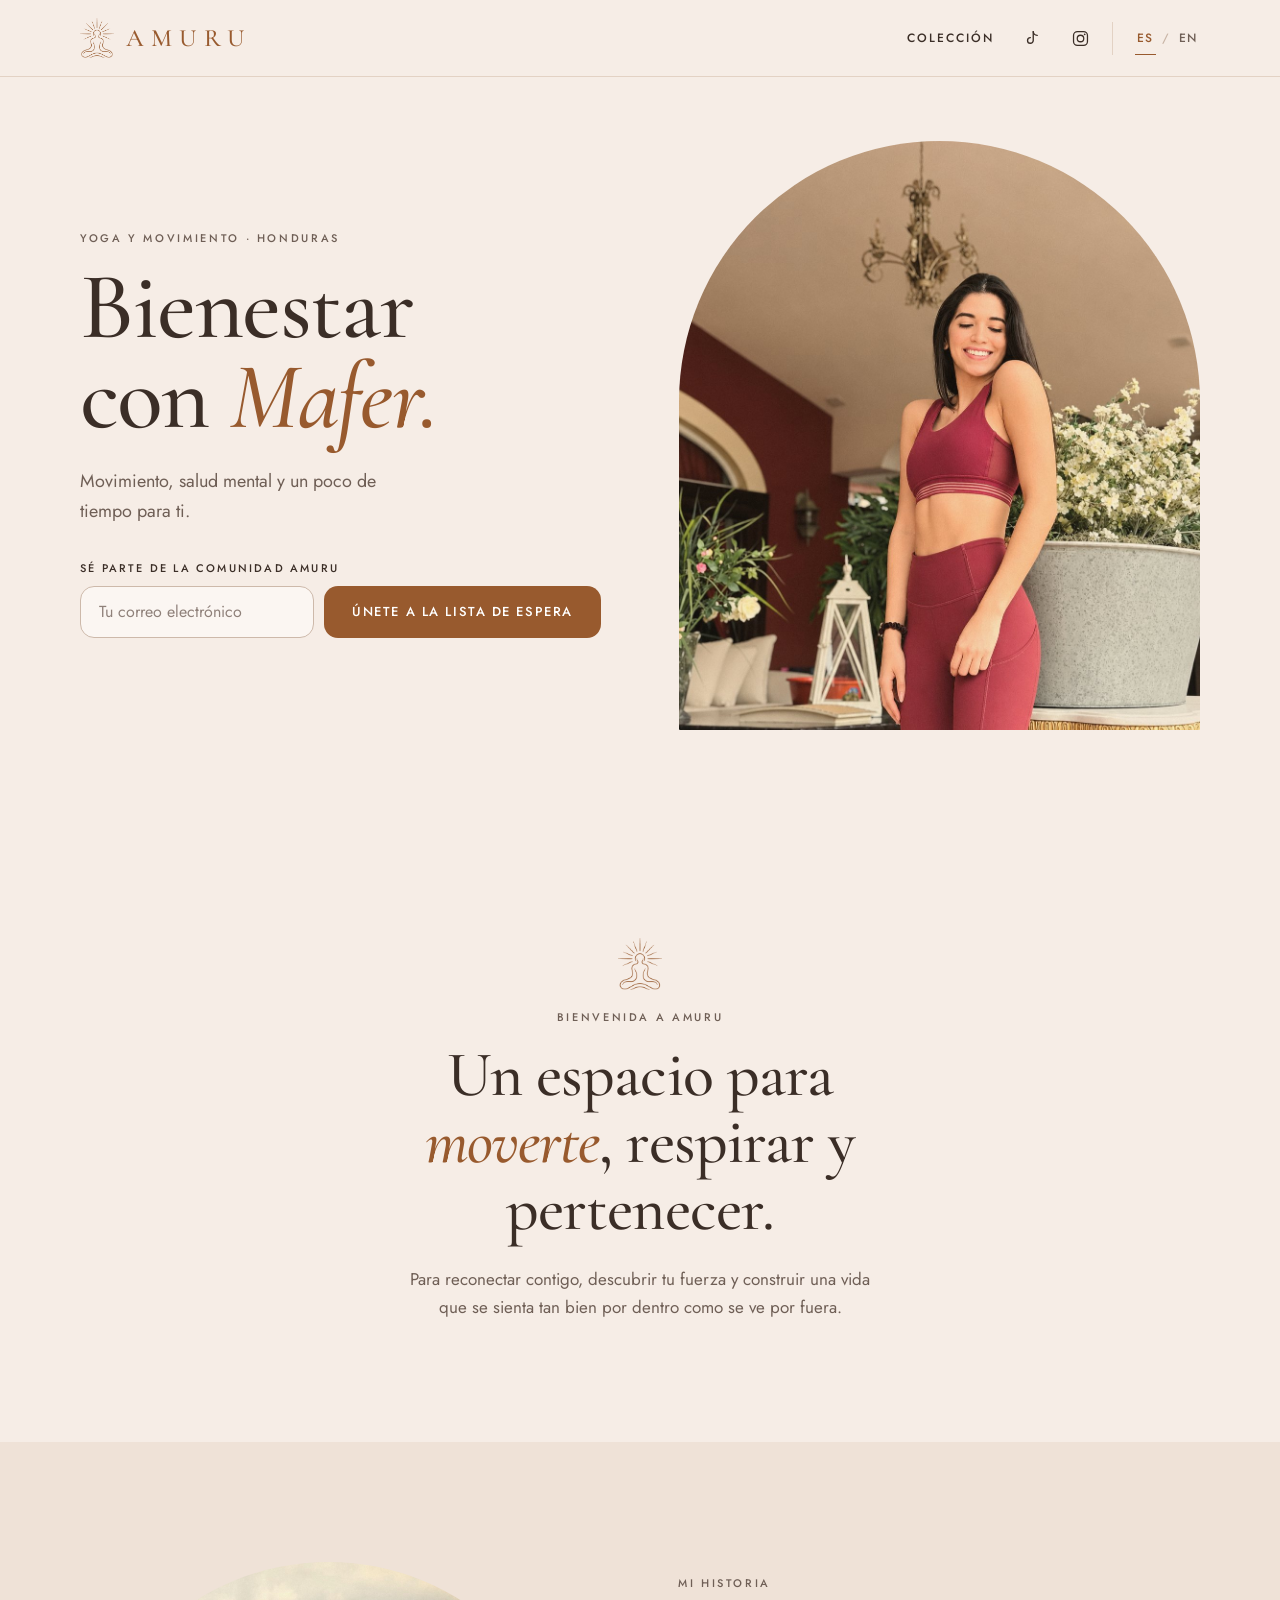
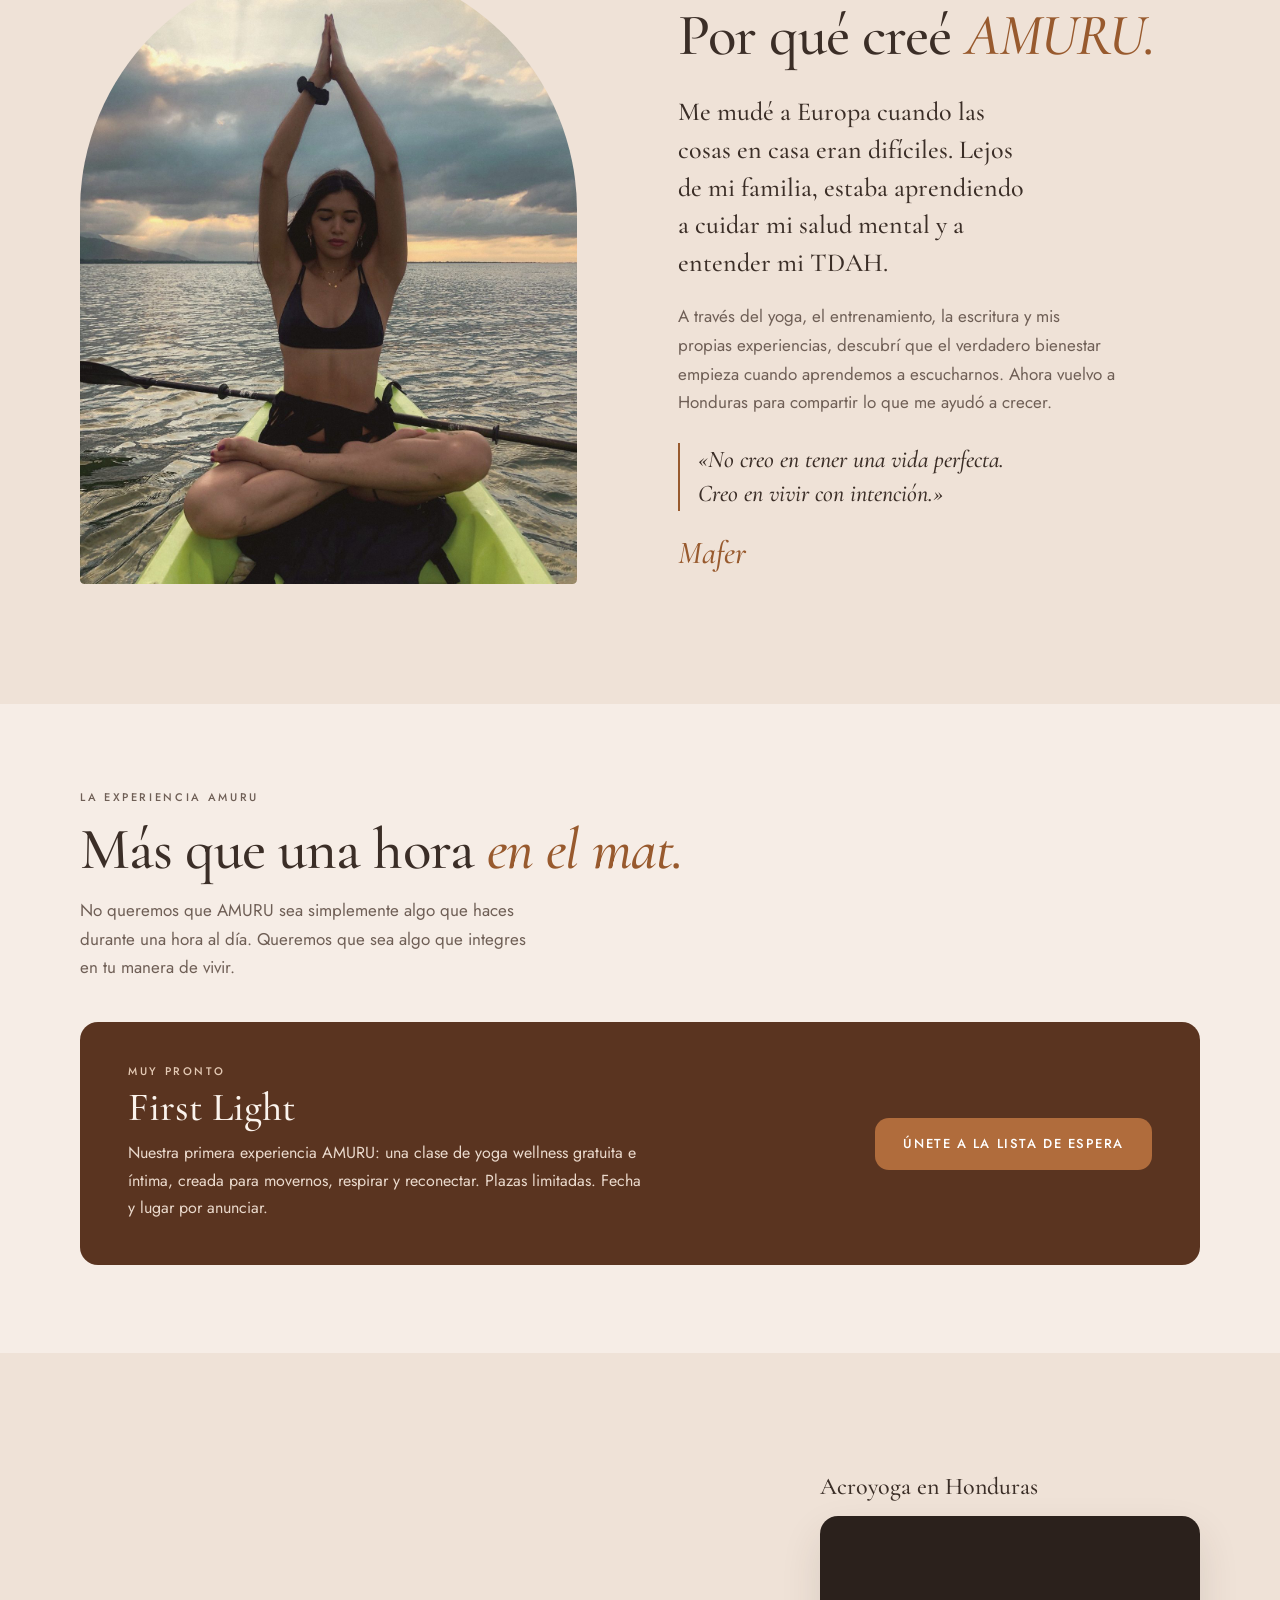
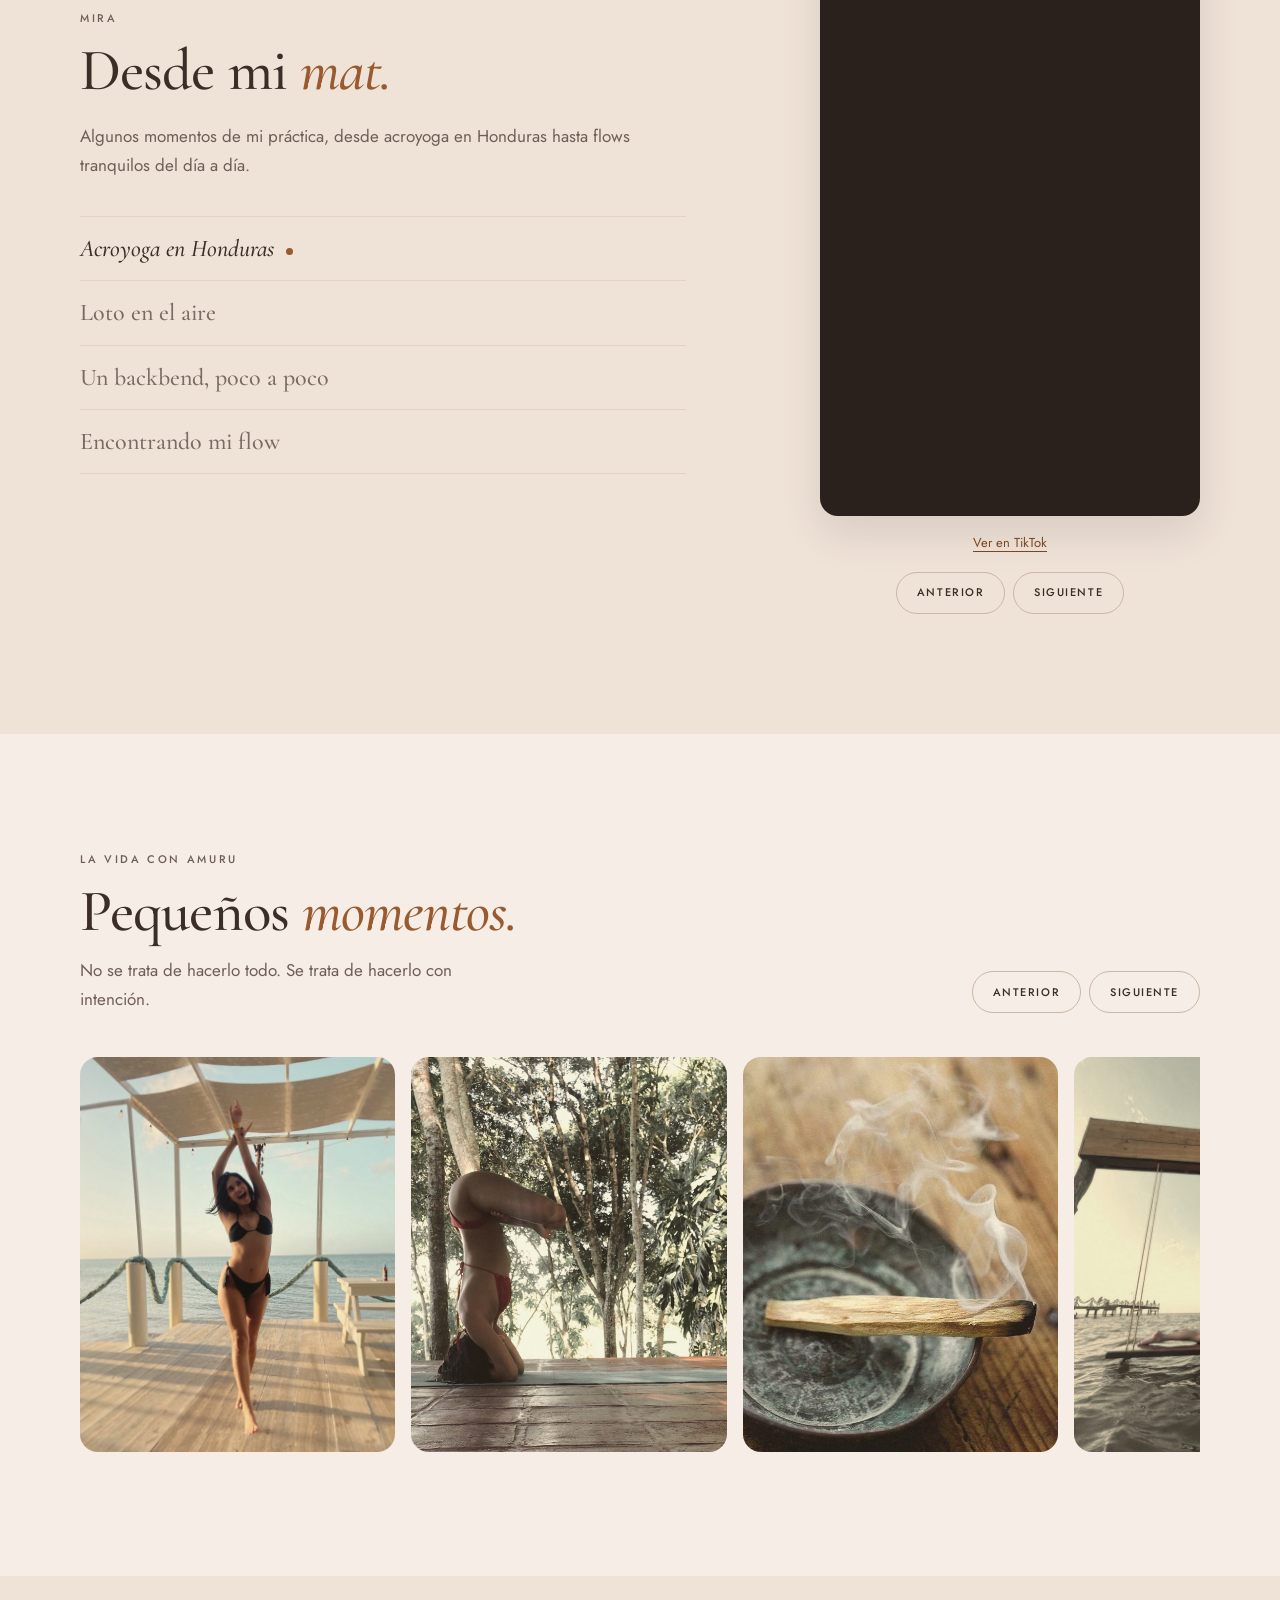
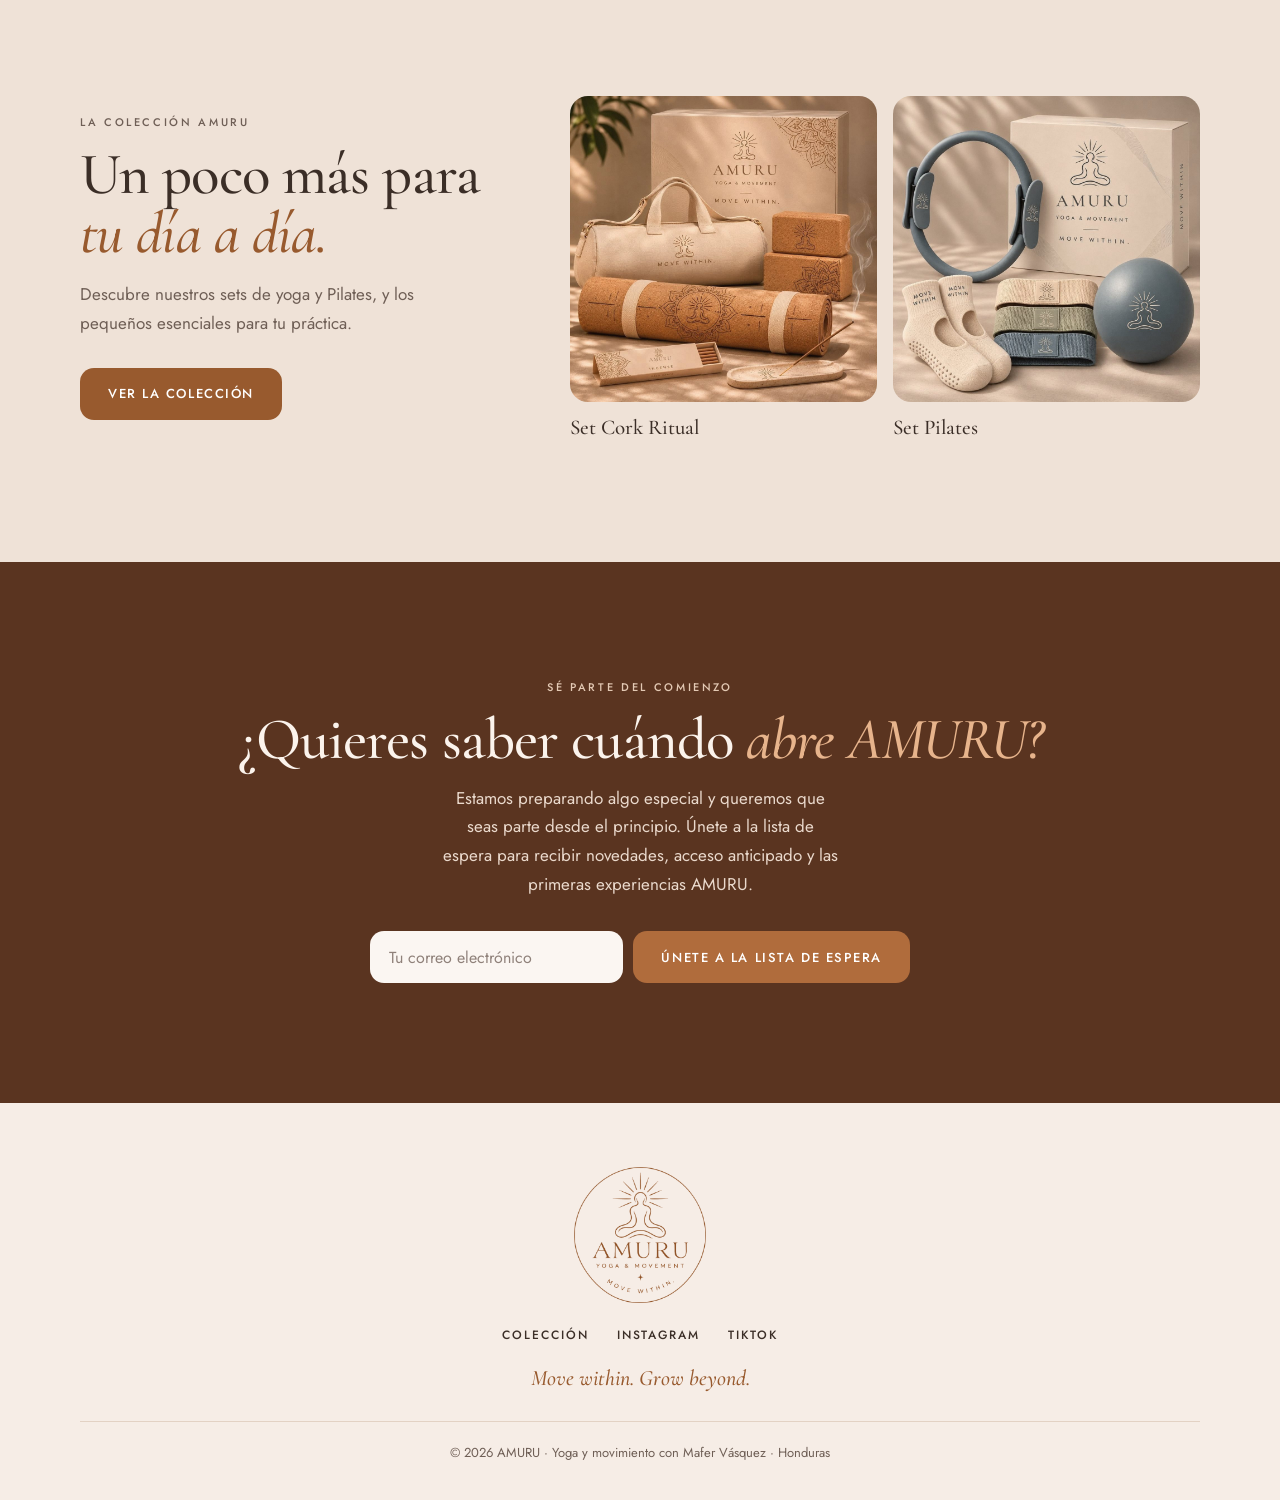
==== commit 6ba96086: "Swap homepage hero for retouched photo of Mafer Co-Authored-By: Claude Opus 5.5 <noreply@anthropic.c" ====
--- a/index.html
+++ b/index.html
@@ -24,7 +24,7 @@
 <header class="site-header" id="top"><div class="bar wrap"><a class="brand" href="#top" aria-label="AMURU, inicio"><img src="fotos/amuru-symbol.png" alt=""/><span>AMURU</span></a><nav class="nav" aria-label="Navegación principal"><a href="collection.html">Colección</a><a class="soc" href="https://www.tiktok.com/@mafervasquezz" target="_blank" rel="noopener noreferrer" aria-label="TikTok"><svg class="ico" viewBox="0 0 24 24" aria-hidden="true"><path d="M14.2 3.5v10.9a3.6 3.6 0 1 1-3.6-3.6" fill="none" stroke="currentColor" stroke-width="1.7" stroke-linecap="round" stroke-linejoin="round"/><path d="M14.2 3.5c.4 2.6 2.3 4.4 5 4.6" fill="none" stroke="currentColor" stroke-width="1.7" stroke-linecap="round"/></svg><span class="txt">TikTok</span></a><a class="soc" href="https://www.instagram.com/amuru.wellness/" target="_blank" rel="noopener noreferrer" aria-label="Instagram"><svg class="ico" viewBox="0 0 24 24" aria-hidden="true"><rect x="3.2" y="3.2" width="17.6" height="17.6" rx="5" fill="none" stroke="currentColor" stroke-width="1.6"/><circle cx="12" cy="12" r="4.1" fill="none" stroke="currentColor" stroke-width="1.6"/><circle cx="17.3" cy="6.7" r="1.1" fill="currentColor"/></svg><span class="txt">Instagram</span></a></nav><div class="lang" aria-label="Idioma"><a href="/" lang="es" hreflang="es" aria-current="true" title="Español">ES</a><span aria-hidden="true">/</span><a href="/en/" lang="en" hreflang="en" title="English">EN</a></div></div></header>
 <main>
 <section class="hero wrap">
-  <figure class="hero-photo"><img src="fotos/hero-mafer.jpg" alt="Mafer sonriendo con ropa deportiva color vino"/></figure>
+  <figure class="hero-photo"><img src="fotos/hero-mafer.jpg?v=2" alt="Mafer sonriendo con ropa deportiva color vino"/></figure>
   <div class="hero-copy">
     <p class="eyebrow">Yoga y movimiento · Honduras</p>
     <h1>Bienestar<br>con <em>Mafer.</em></h1>
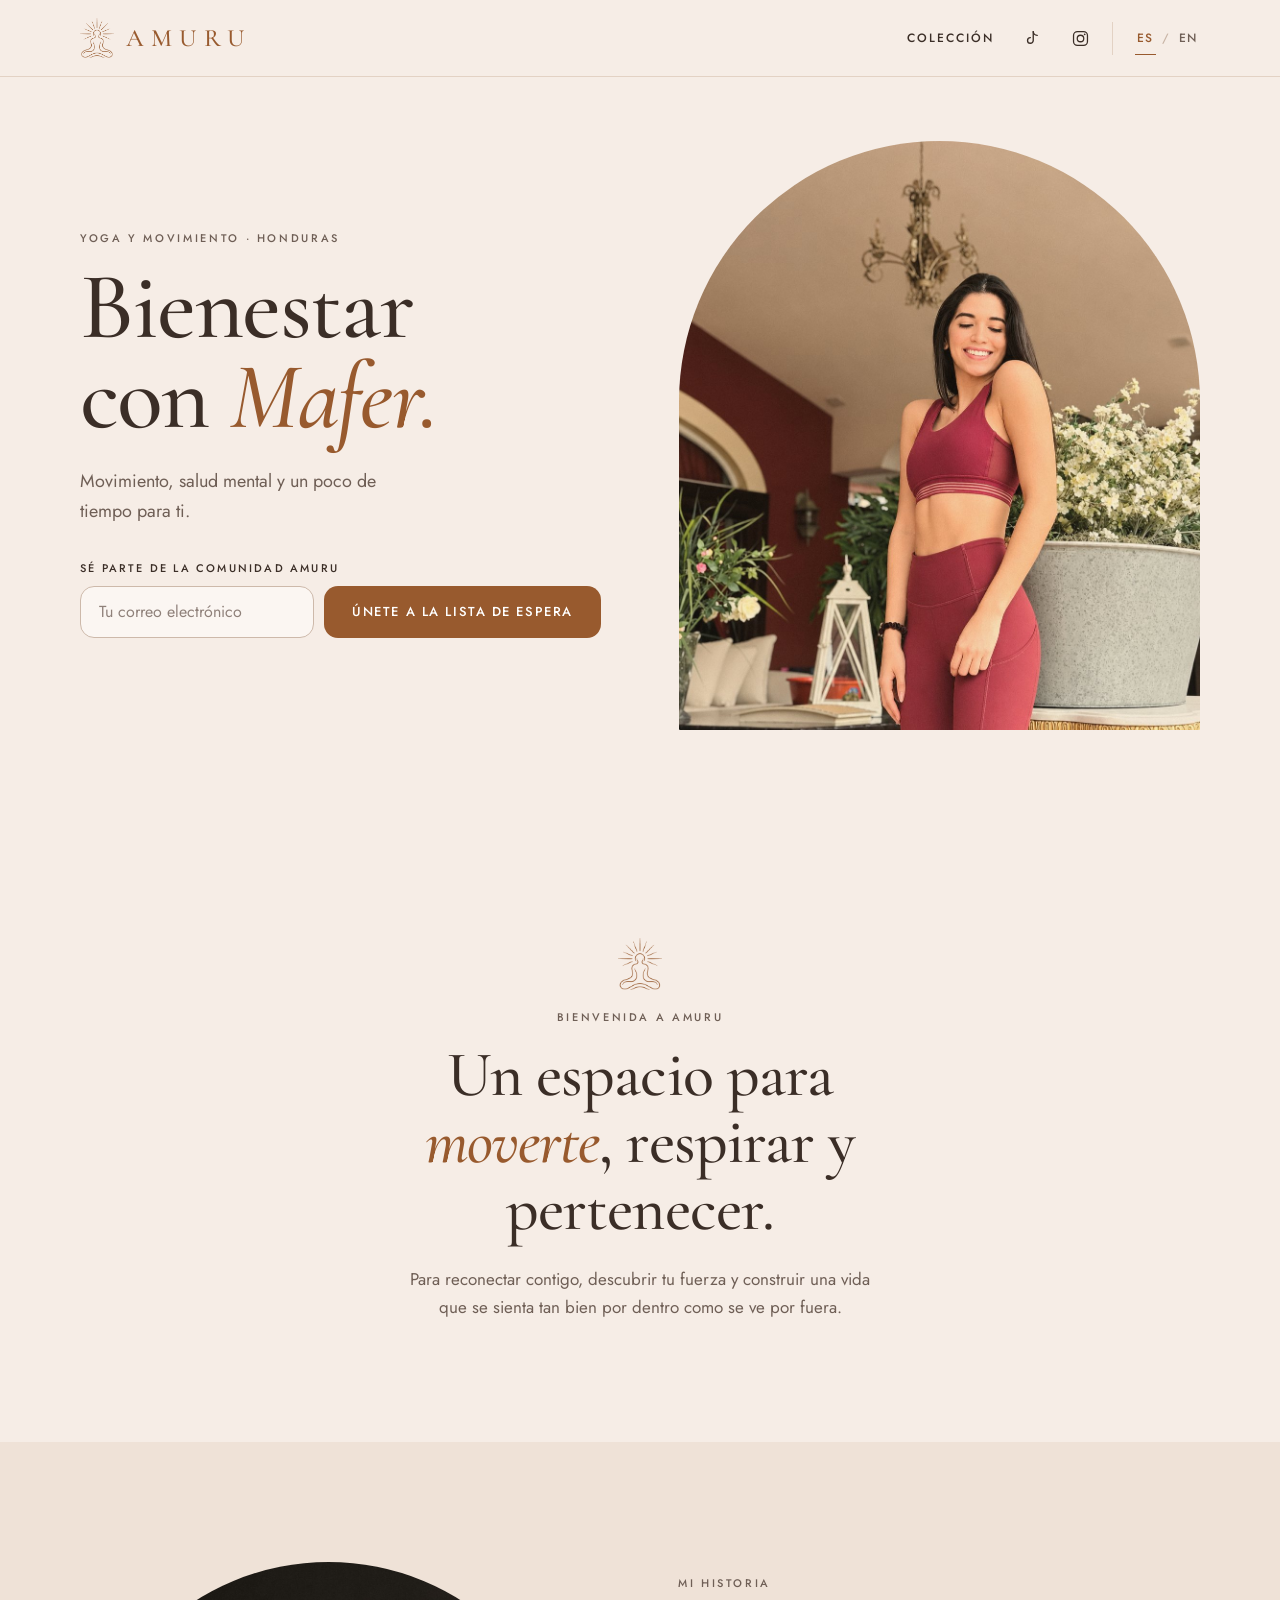
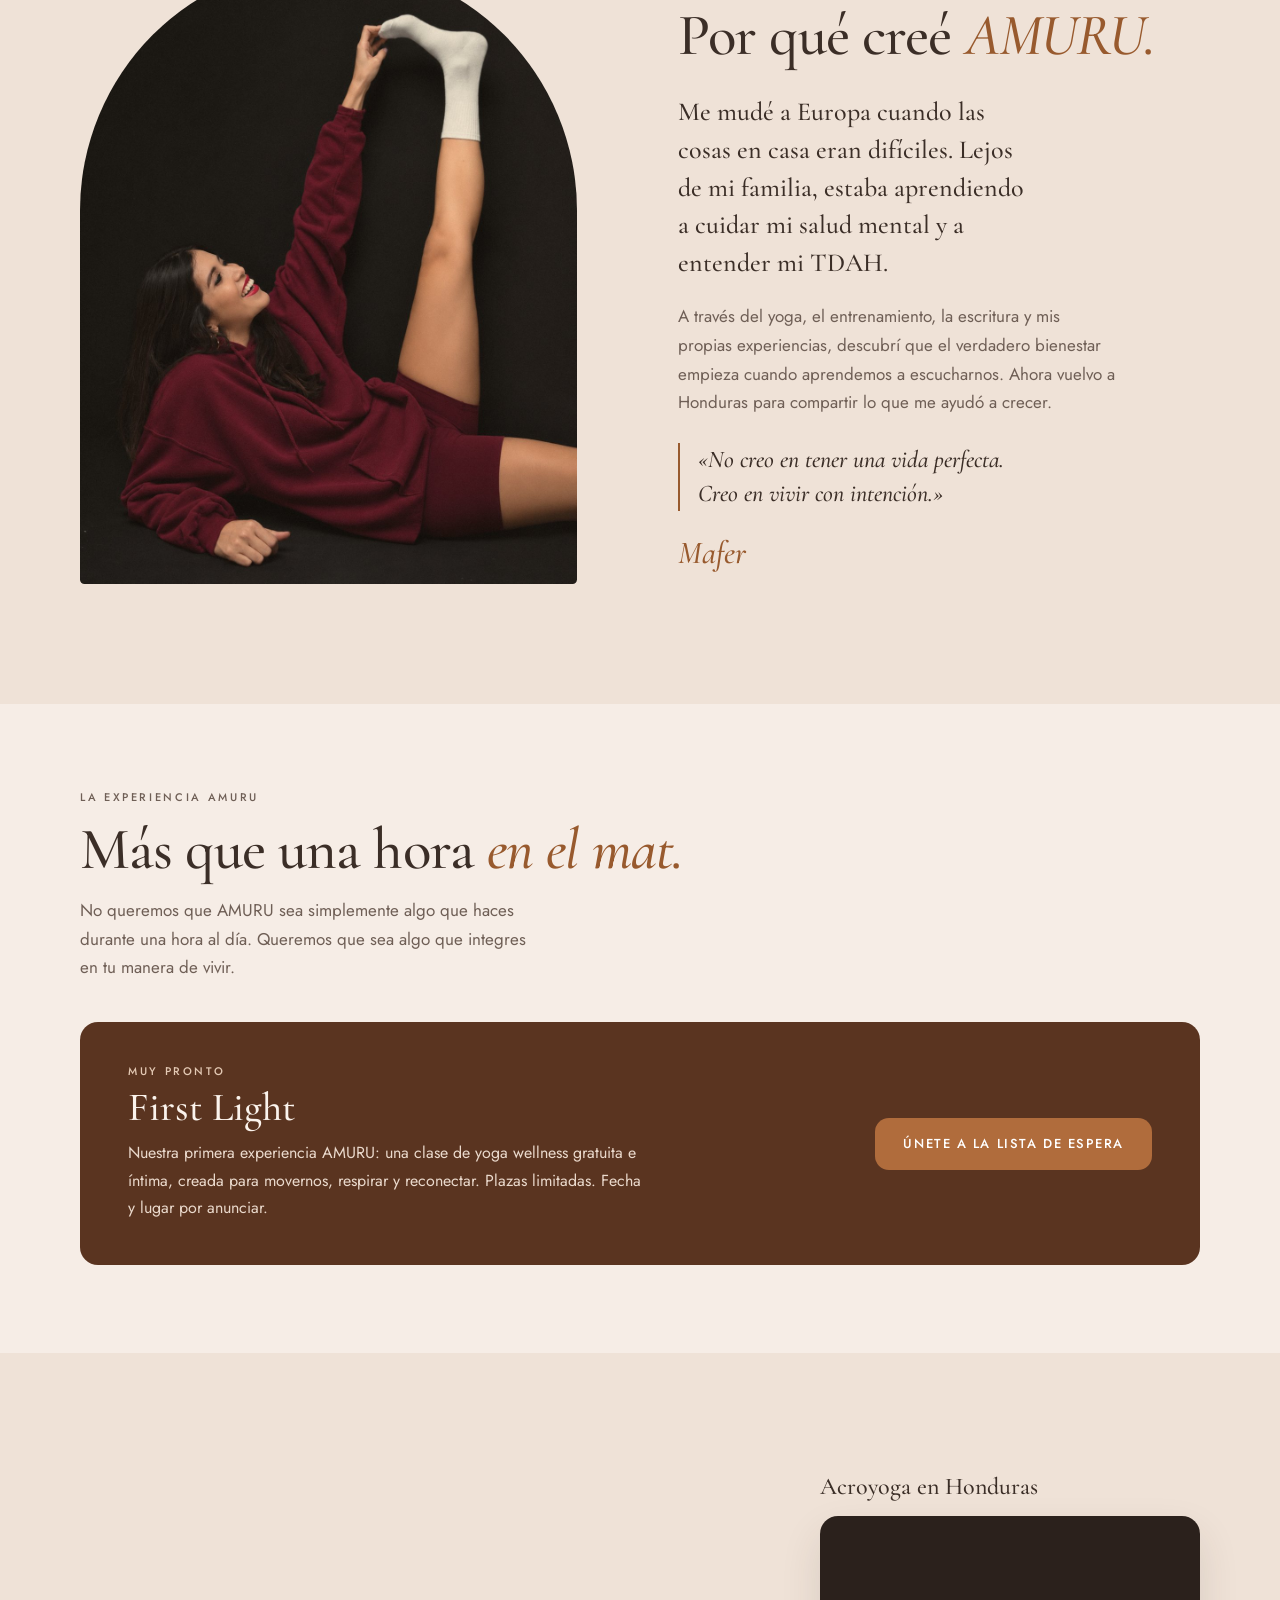
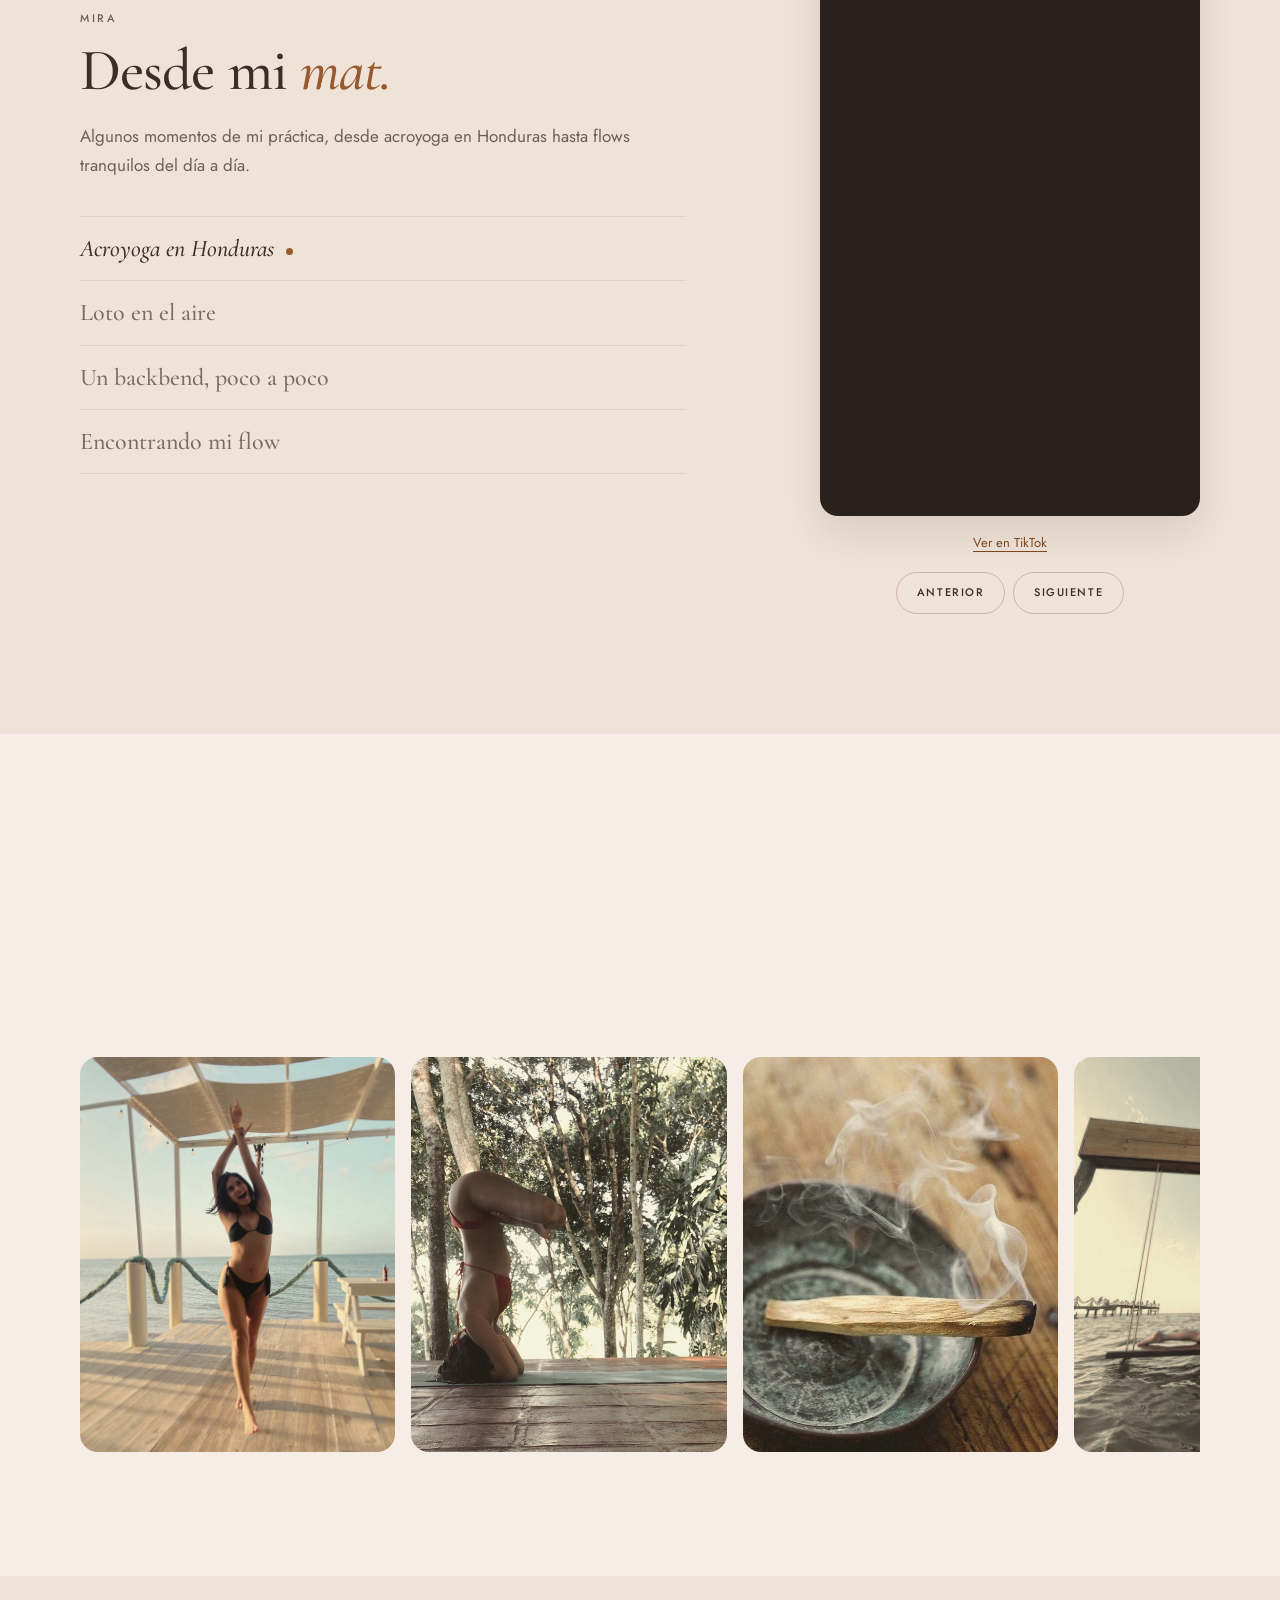
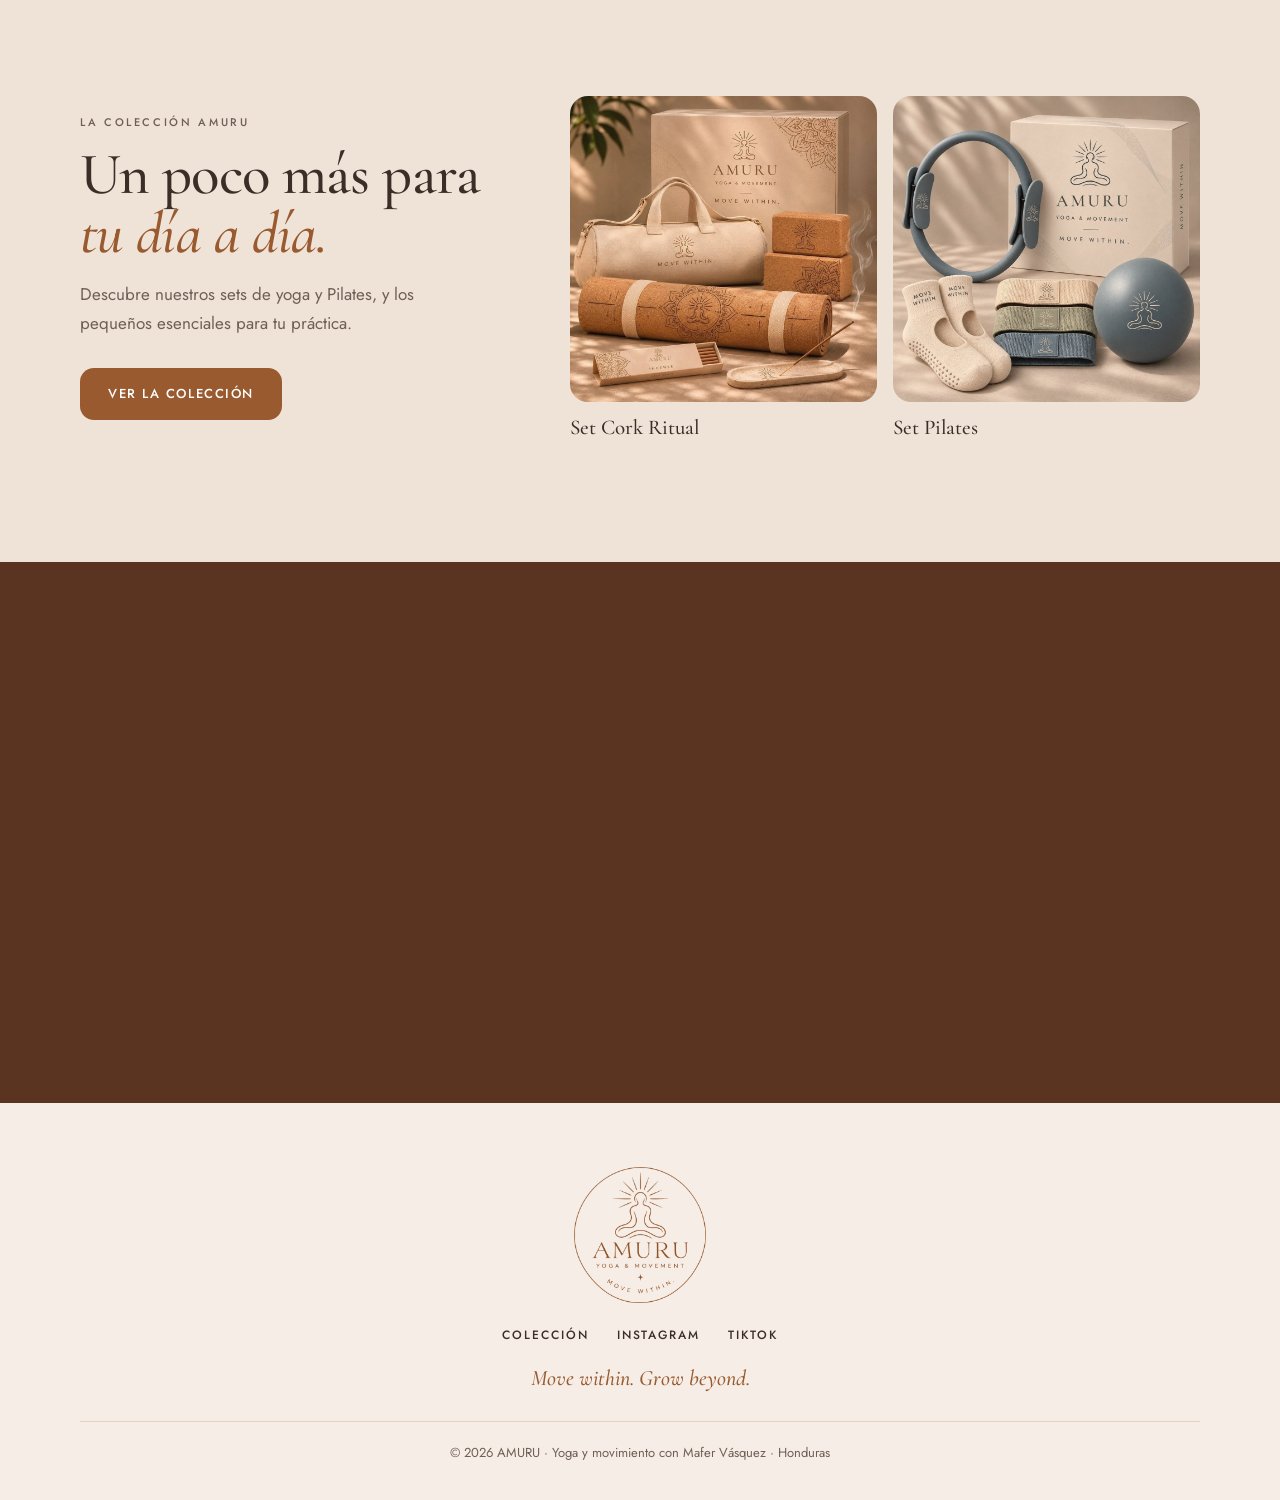
==== commit 70416fa3: "Story section: new studio photo of Mafer Co-Authored-By: Claude Opus 5.5 <noreply@anthropic.com> Cla" ====
--- a/index.html
+++ b/index.html
@@ -48,7 +48,7 @@
 <section class="story section tint" id="story">
   <div class="wrap story-grid">
     <div class="story-head reveal"><p class="eyebrow">Mi historia</p><h2>Por qué creé <em>AMURU.</em></h2></div>
-    <figure class="story-photo reveal"><img src="fotos/instagram-B-A_GzaK5sC.jpg" loading="lazy" alt="Mafer meditando en un kayak al atardecer, con las manos juntas sobre la cabeza"/></figure>
+    <figure class="story-photo reveal"><img src="fotos/story-mafer.jpg" loading="lazy" alt="Mafer sonriendo, recostada en el suelo mientras estira una pierna hacia arriba"/></figure>
     <div class="story-body reveal">
       <p class="lead">Me mudé a Europa cuando las cosas en casa eran difíciles. Lejos de mi familia, estaba aprendiendo a cuidar mi salud mental y a entender mi TDAH.</p>
       <p class="sub">A través del yoga, el entrenamiento, la escritura y mis propias experiencias, descubrí que el verdadero bienestar empieza cuando aprendemos a escucharnos. Ahora vuelvo a Honduras para compartir lo que me ayudó a crecer.</p>
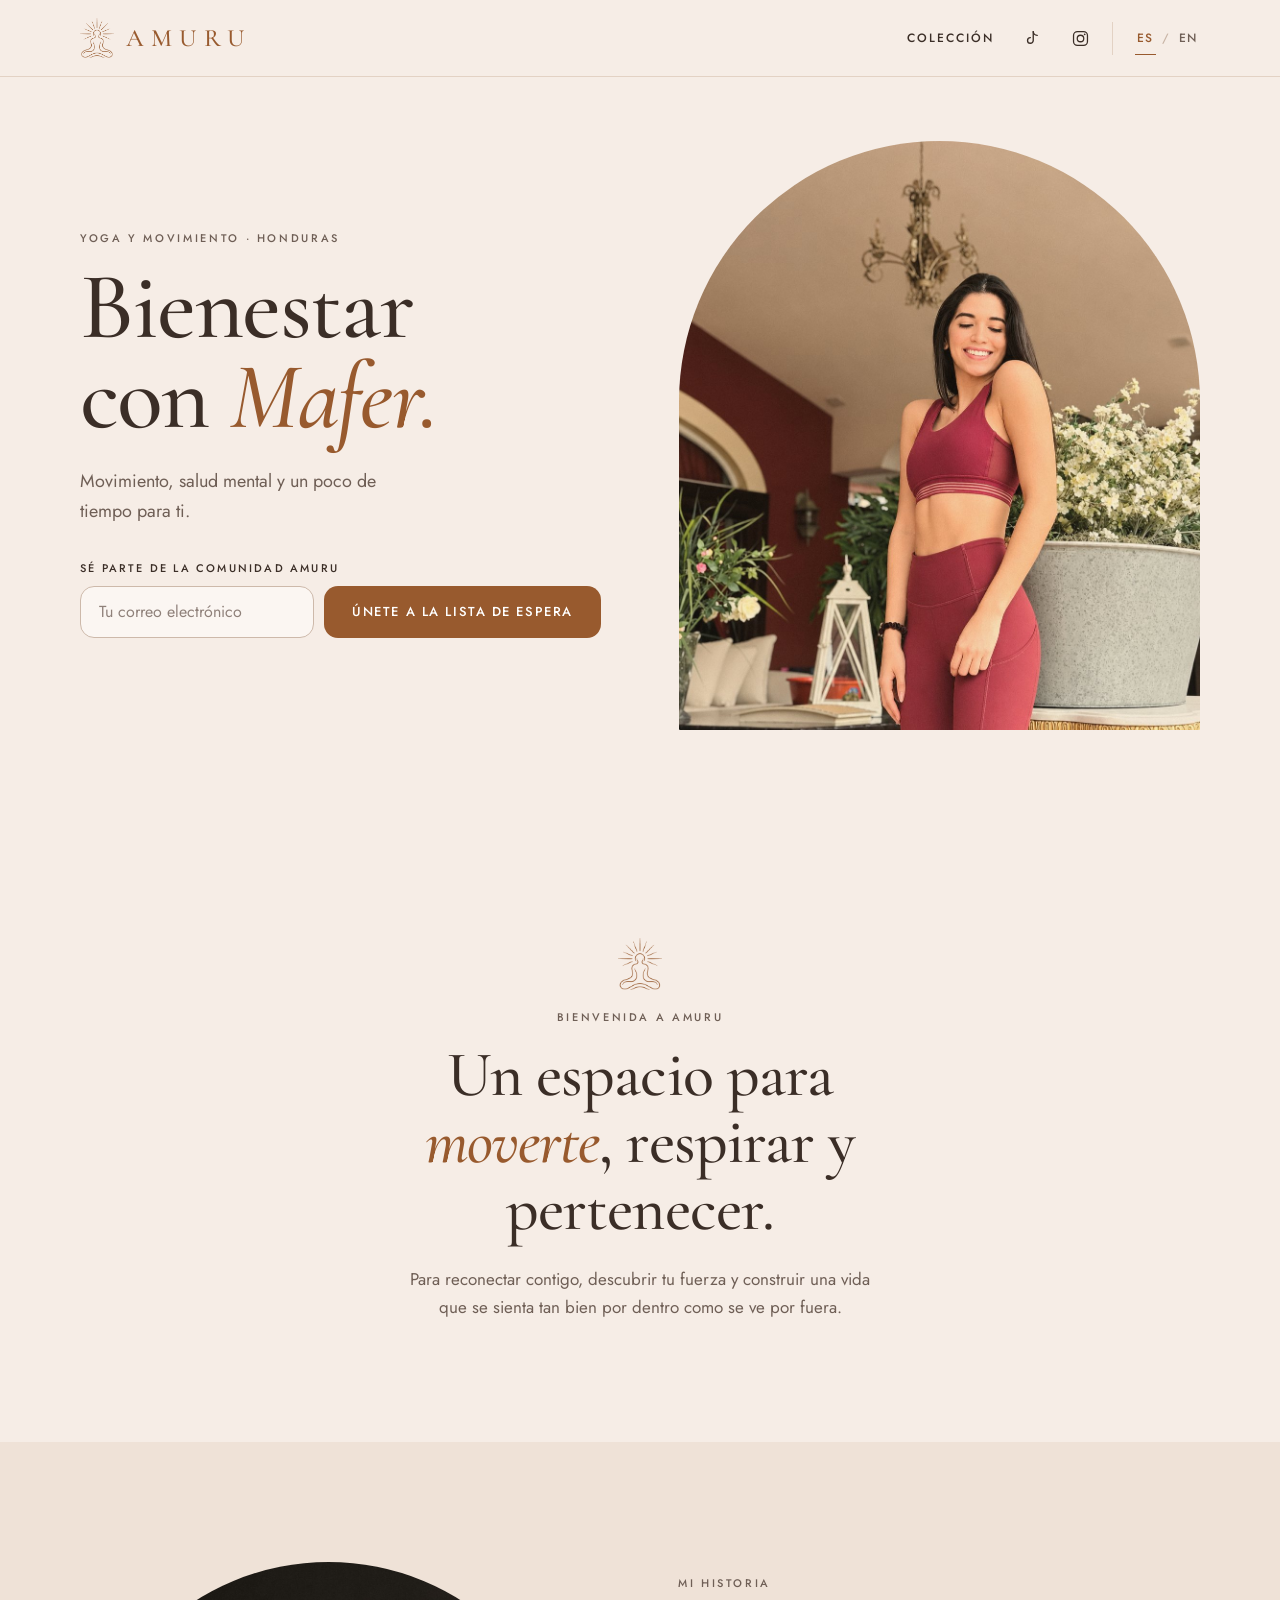
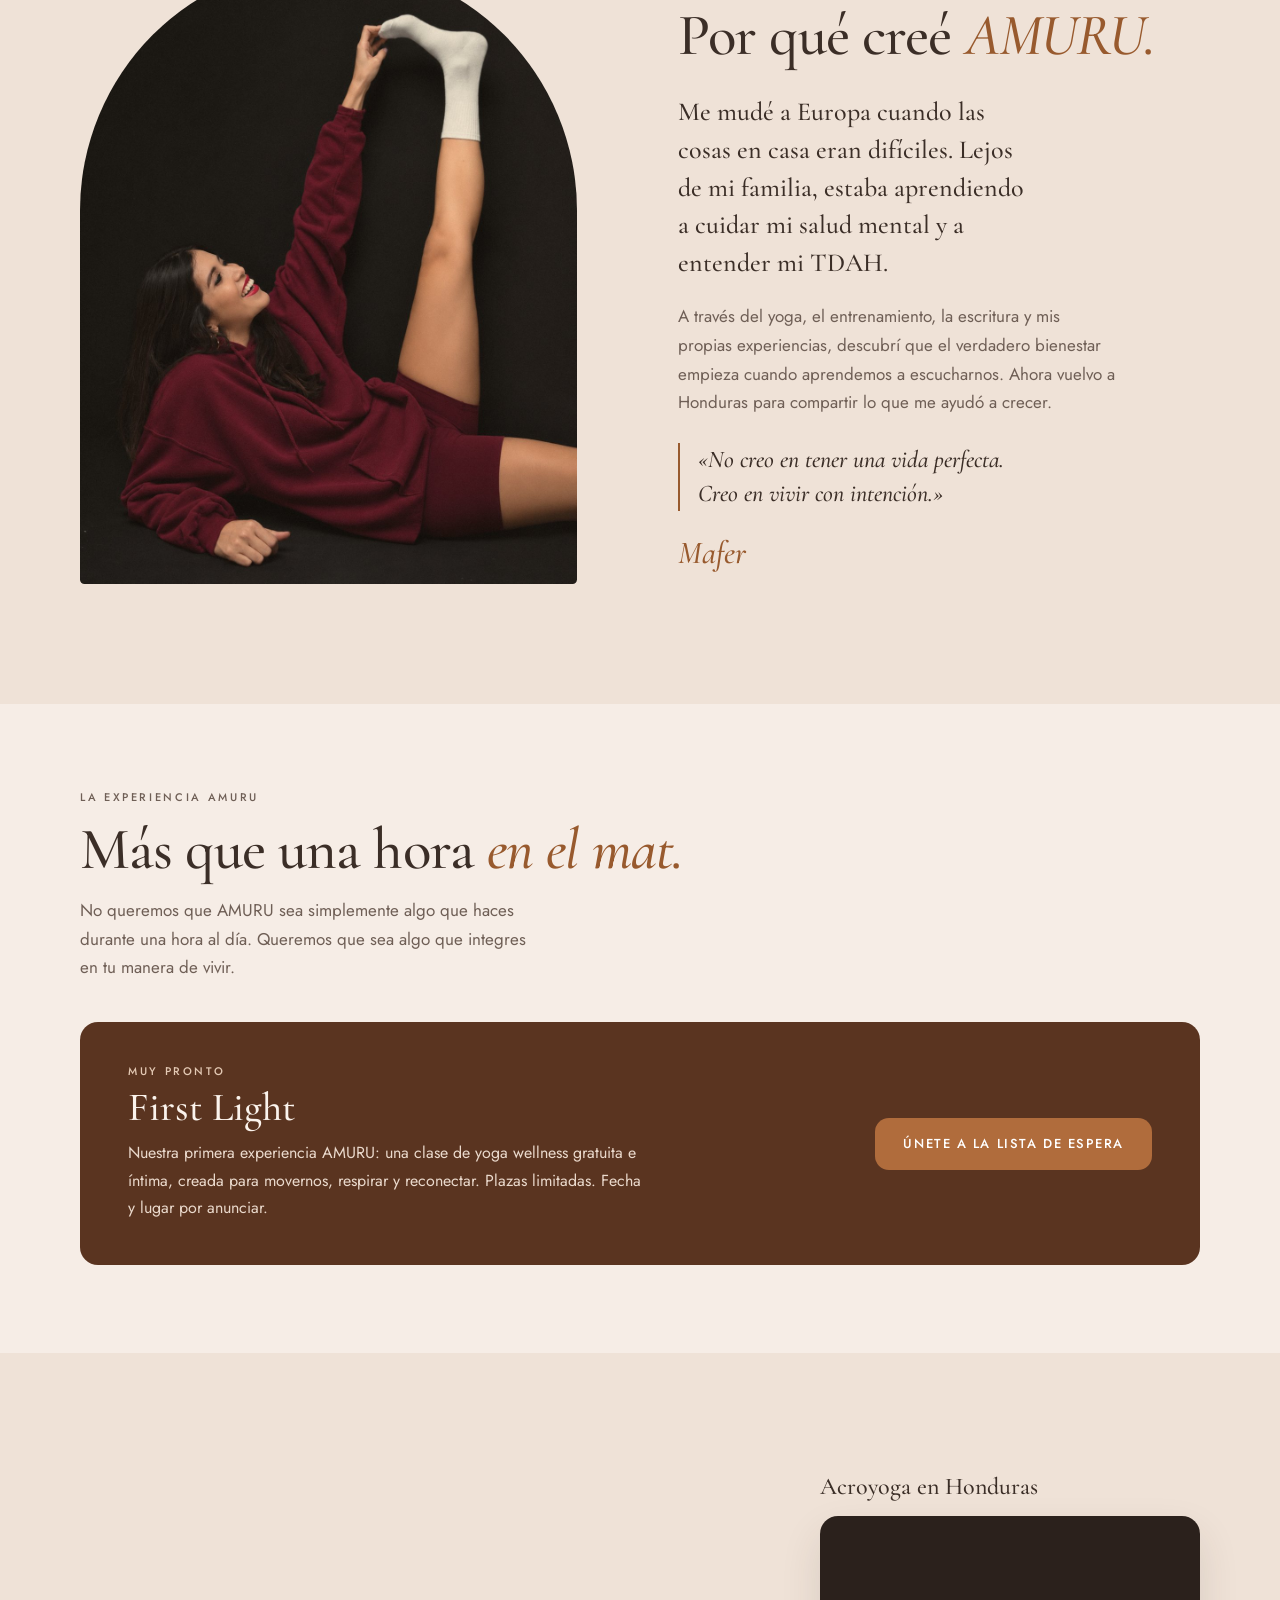
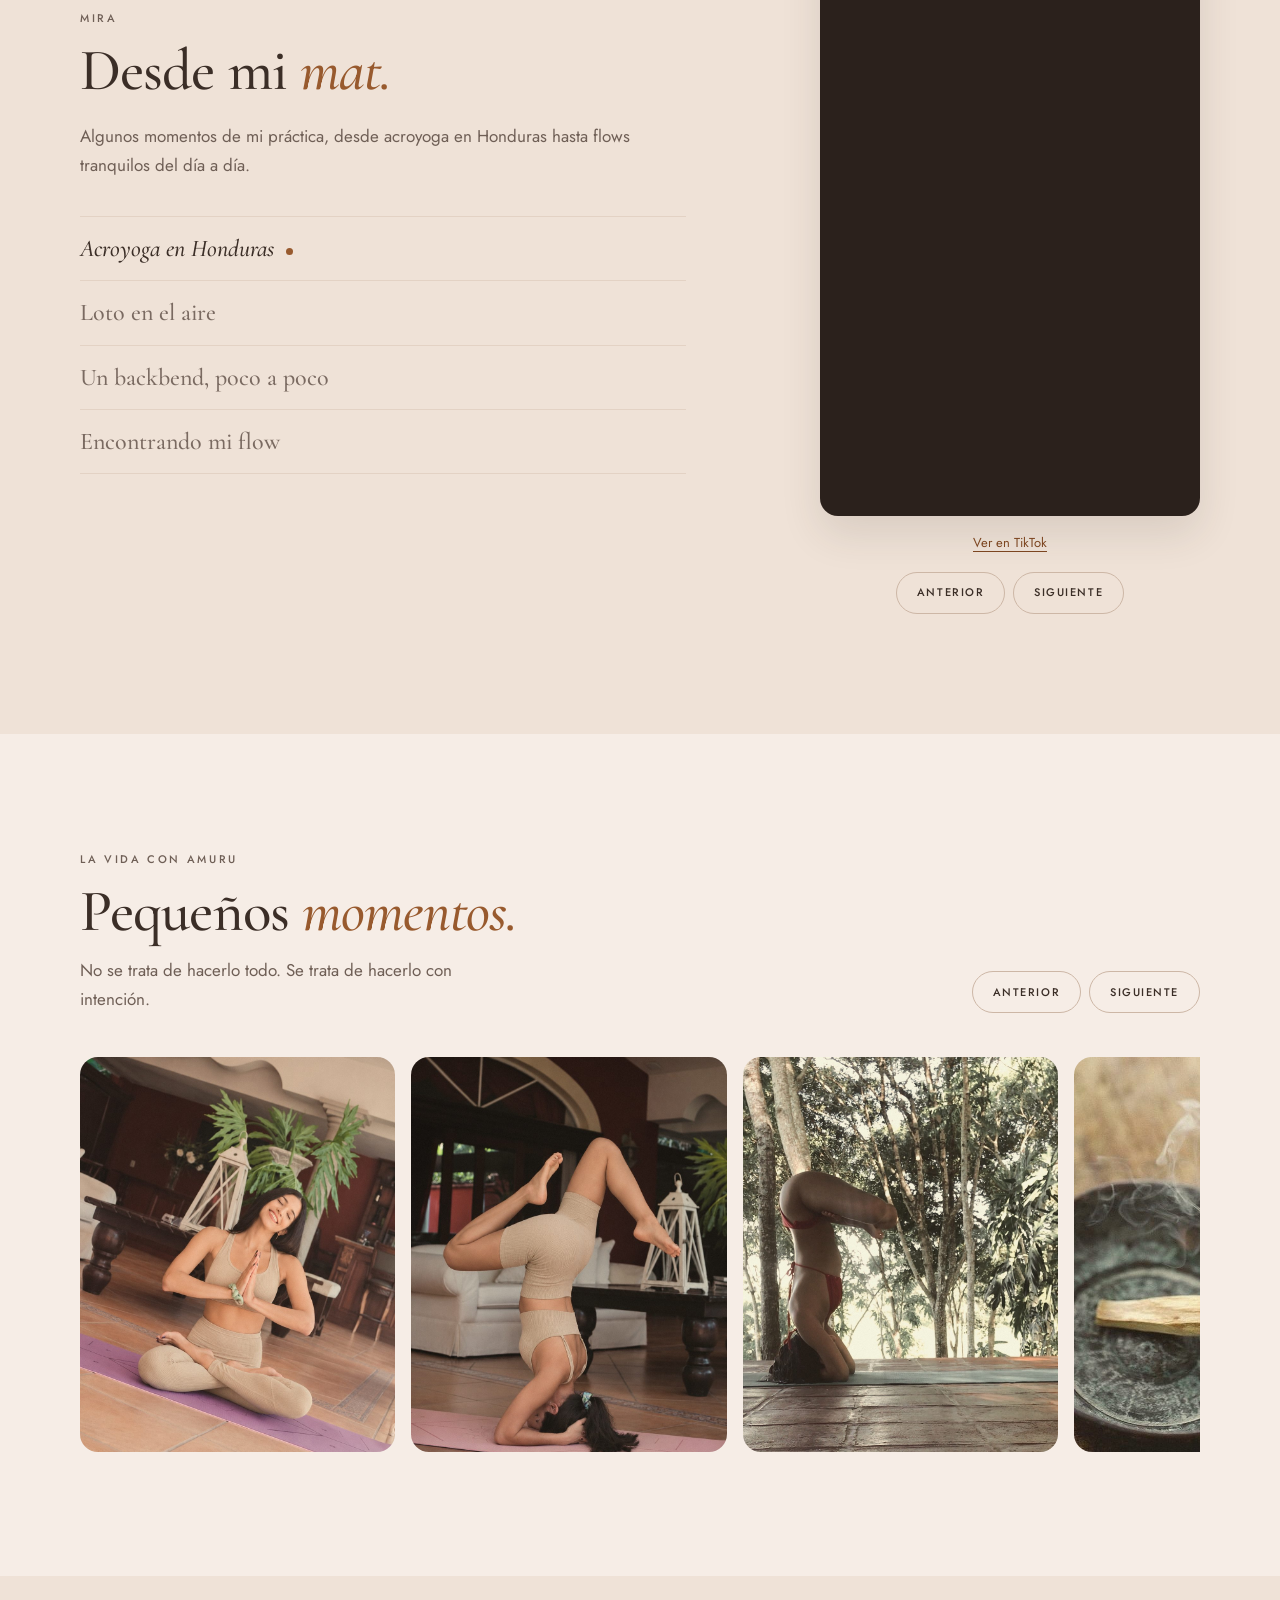
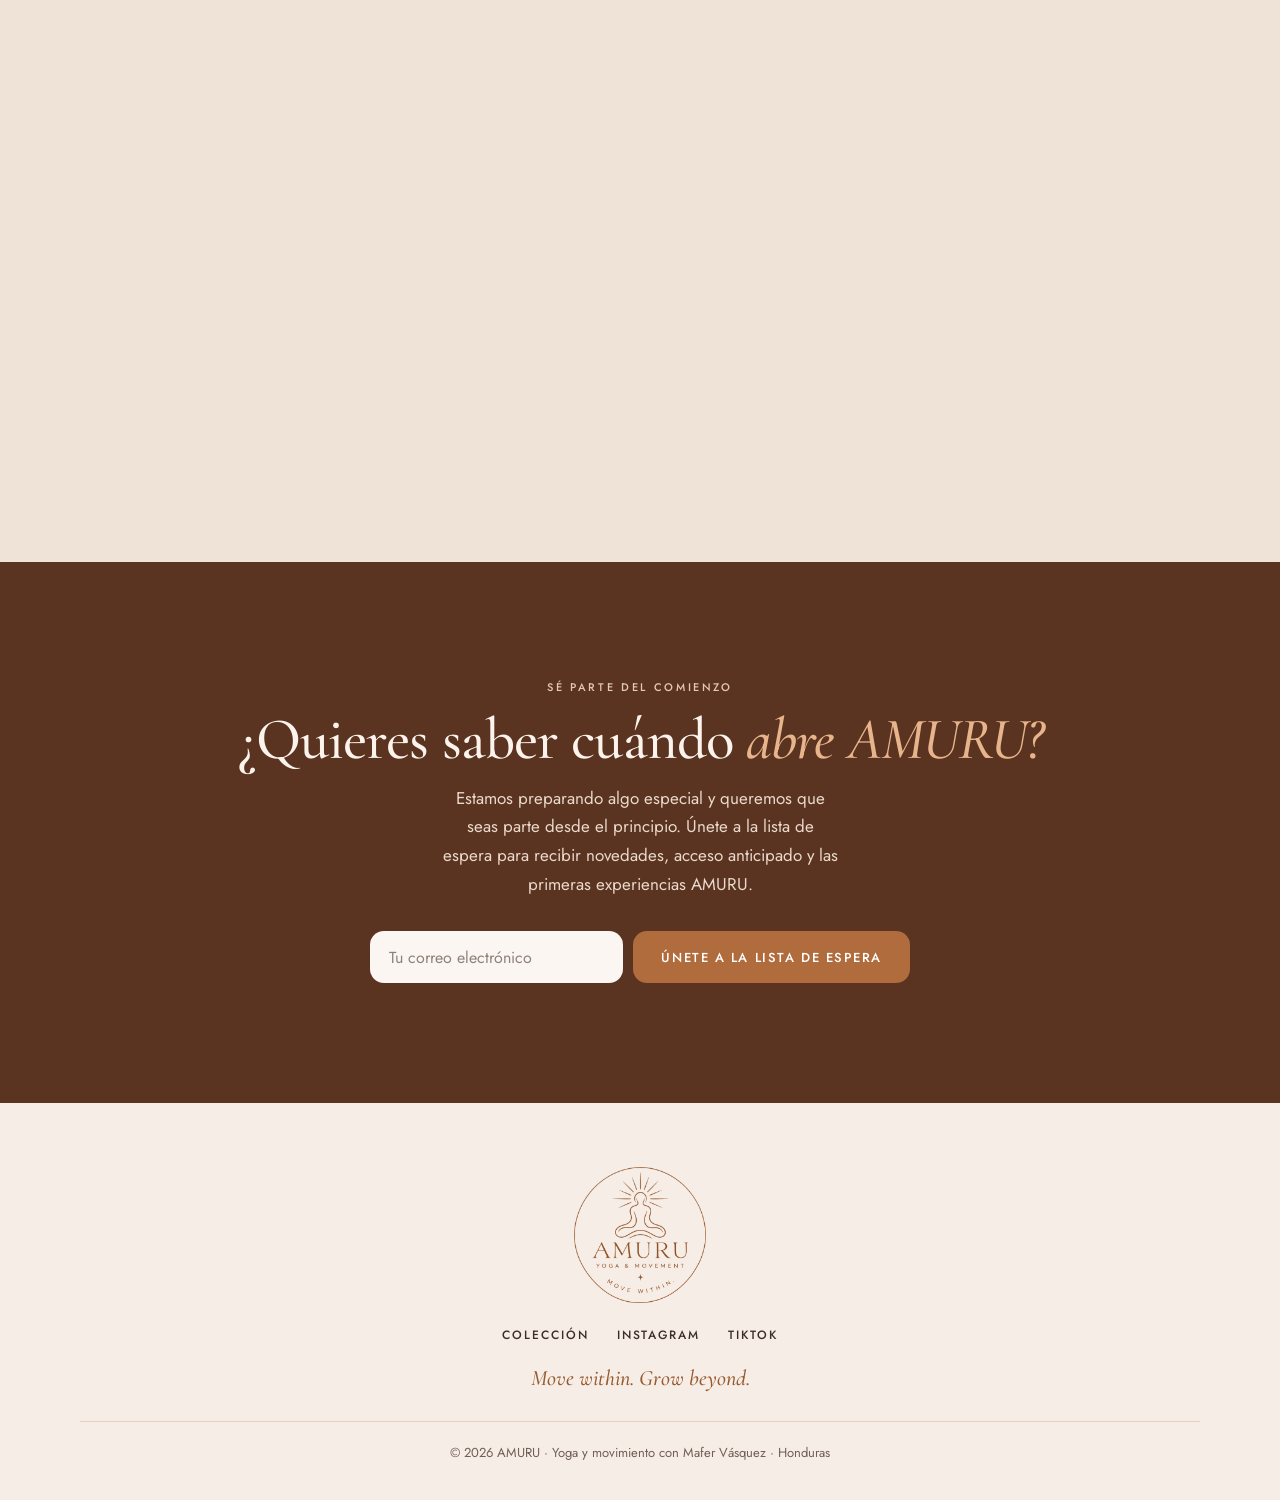
==== commit ad7f9975: "Little moments: two new photos, sharper mat photo, drop seaside deck shot Co-Authored-By: Claude Opu" ====
--- a/index.html
+++ b/index.html
@@ -89,11 +89,11 @@
   <div class="wrap">
     <div class="moments-head section-head reveal"><div><p class="eyebrow">La vida con AMURU</p><h2>Pequeños <em>momentos.</em></h2><p class="sub">No se trata de hacerlo todo. Se trata de hacerlo con intención.</p></div><div class="photo-nav"><button class="ghost" type="button" data-photo-step="-1" aria-label="Foto anterior">Anterior</button><button class="ghost" type="button" data-photo-step="1" aria-label="Siguiente foto">Siguiente</button></div></div>
     <div class="galeria reveal" id="photo-gallery" role="region" tabindex="0" aria-label="Fotos de la vida y la práctica de yoga de Mafer">
-      <img src="fotos/instagram-CYMh7jvuwlB.jpg" loading="lazy" alt="Mafer sonriendo con los brazos en alto en un muelle junto al mar">
+      <img src="fotos/moment-namaste.jpg" loading="lazy" alt="Mafer sentada en su mat, sonriendo con las manos juntas frente al pecho"><img src="fotos/moment-headstand.jpg" loading="lazy" alt="Mafer en una postura invertida sobre la cabeza en su mat">
       <img src="fotos/instagram-CJCs2mjrTdW.jpg" loading="lazy" alt="Mafer en una postura invertida sobre la cabeza, rodeada de árboles">
       <img src="fotos/ritual.jpg" loading="lazy" alt="Palo santo sobre un plato de cerámica">
       <img src="fotos/instagram-CYPrtsOuMMJ.jpg" loading="lazy" alt="Mafer practicando yoga en un columpio sobre el mar">
-      <img src="fotos/mafer-en-su-mat.jpg" loading="lazy" alt="Mafer sonriendo, recostada en su mat de yoga">
+      <img src="fotos/mafer-en-su-mat.jpg?v=2" loading="lazy" alt="Mafer sonriendo, recostada en su mat de yoga junto a dos bloques">
       <img src="fotos/instagram-BIIc-s-A4sX.jpg" loading="lazy" alt="Mafer en equilibrio junto al agua turquesa">
       <img src="fotos/stillness.jpg" loading="lazy" alt="Una terraza tranquila con vista al agua">
     </div>
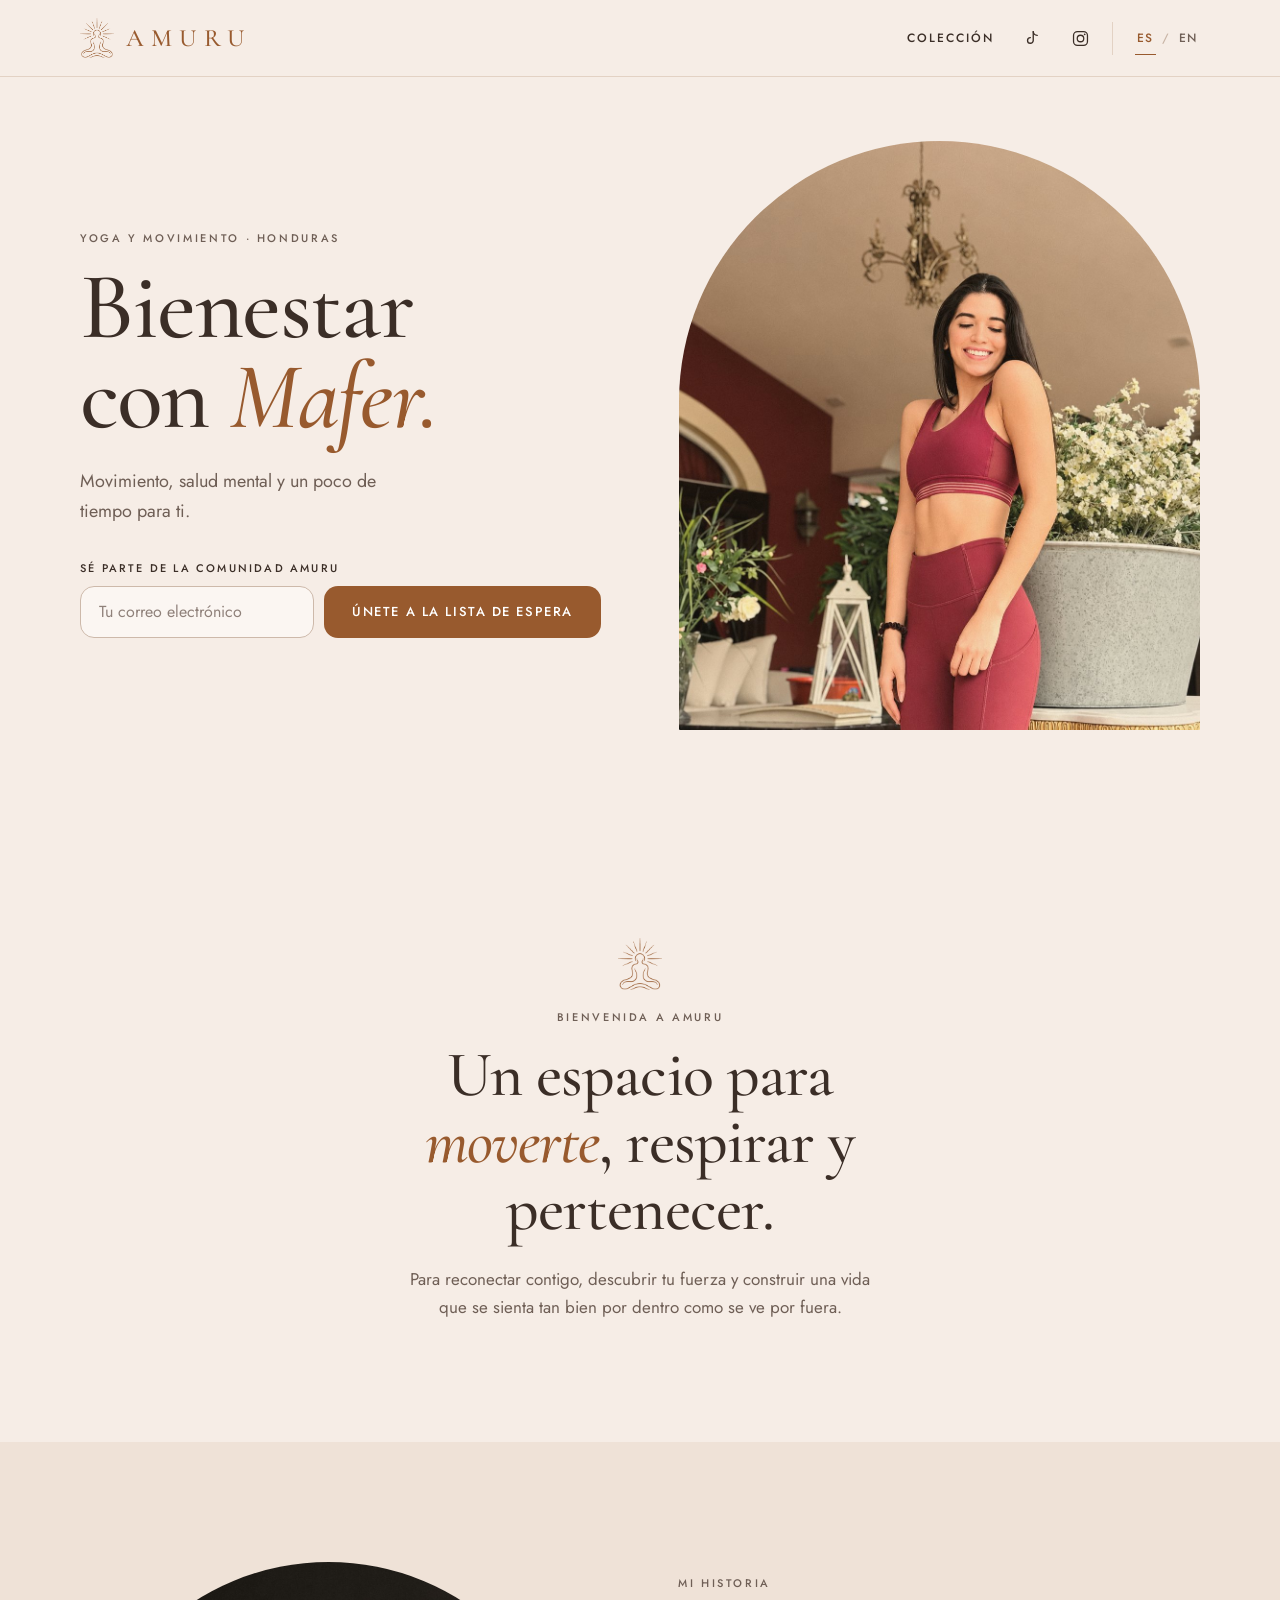
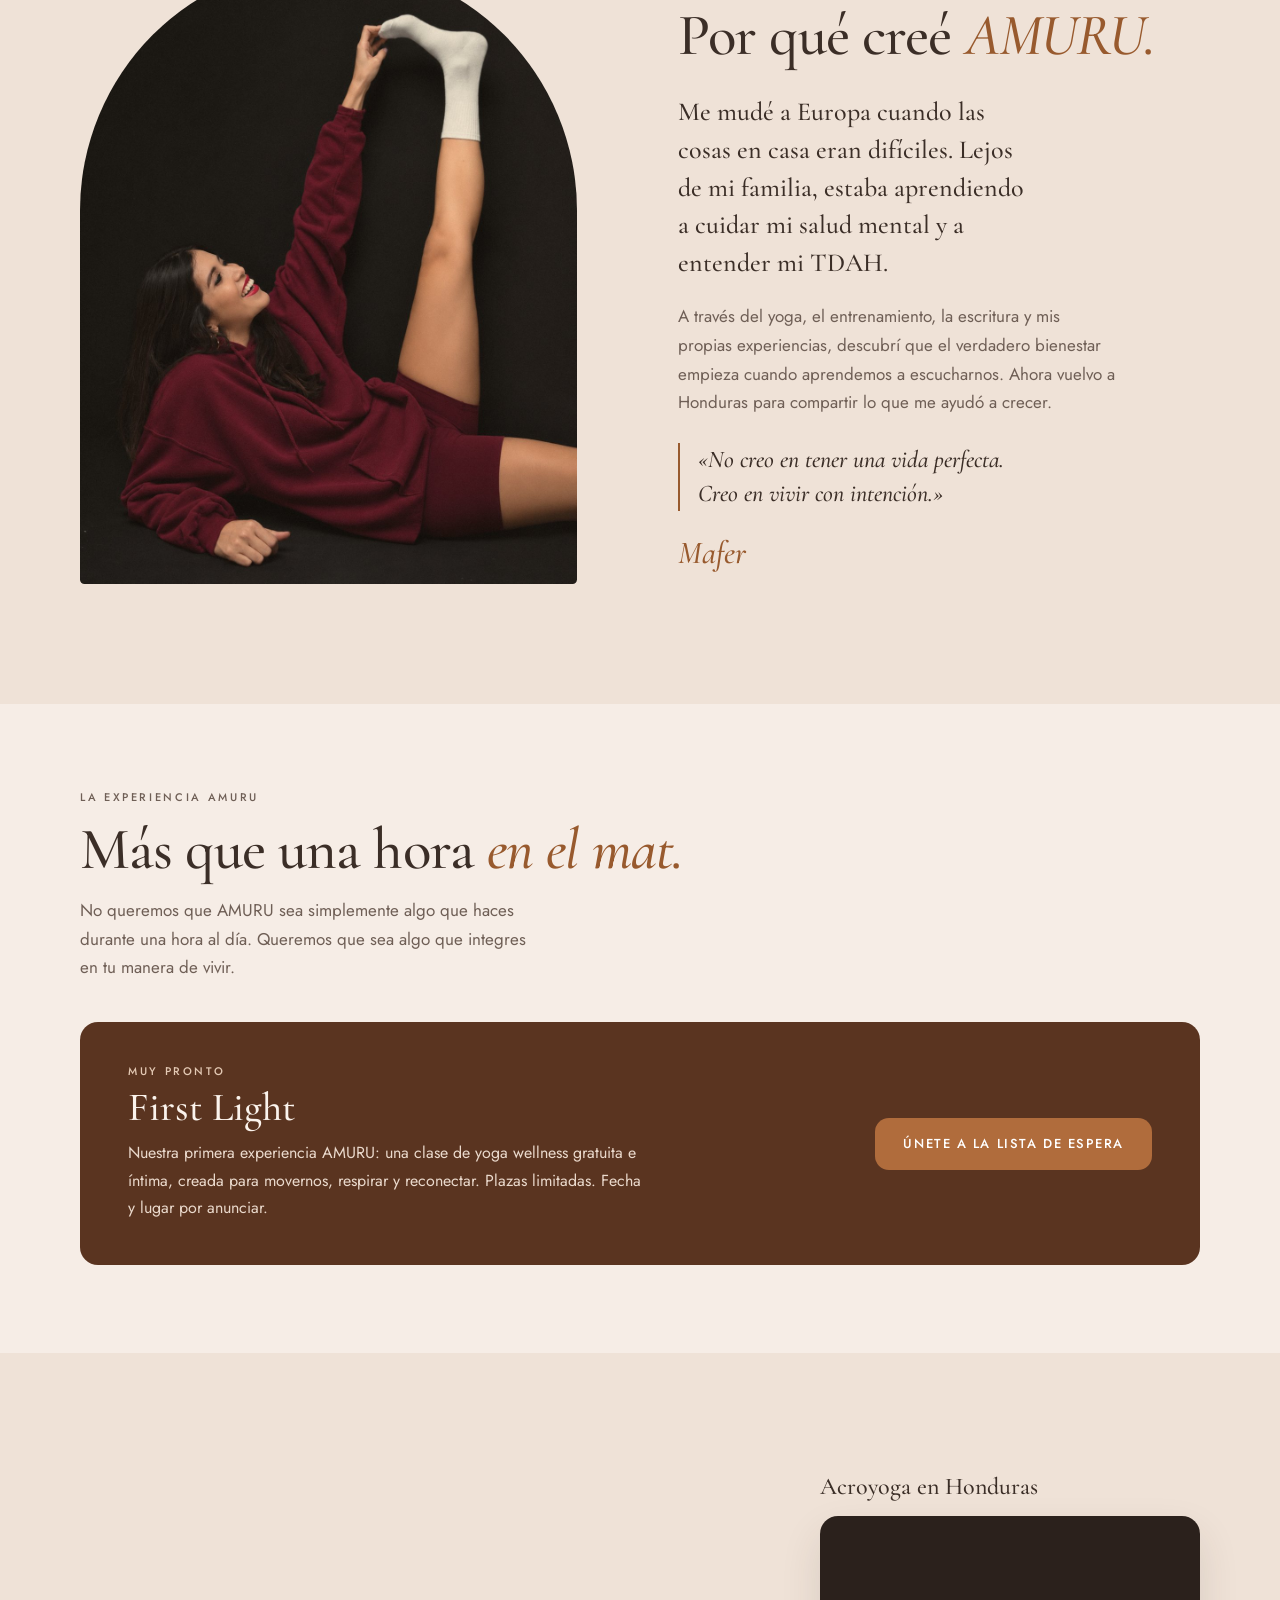
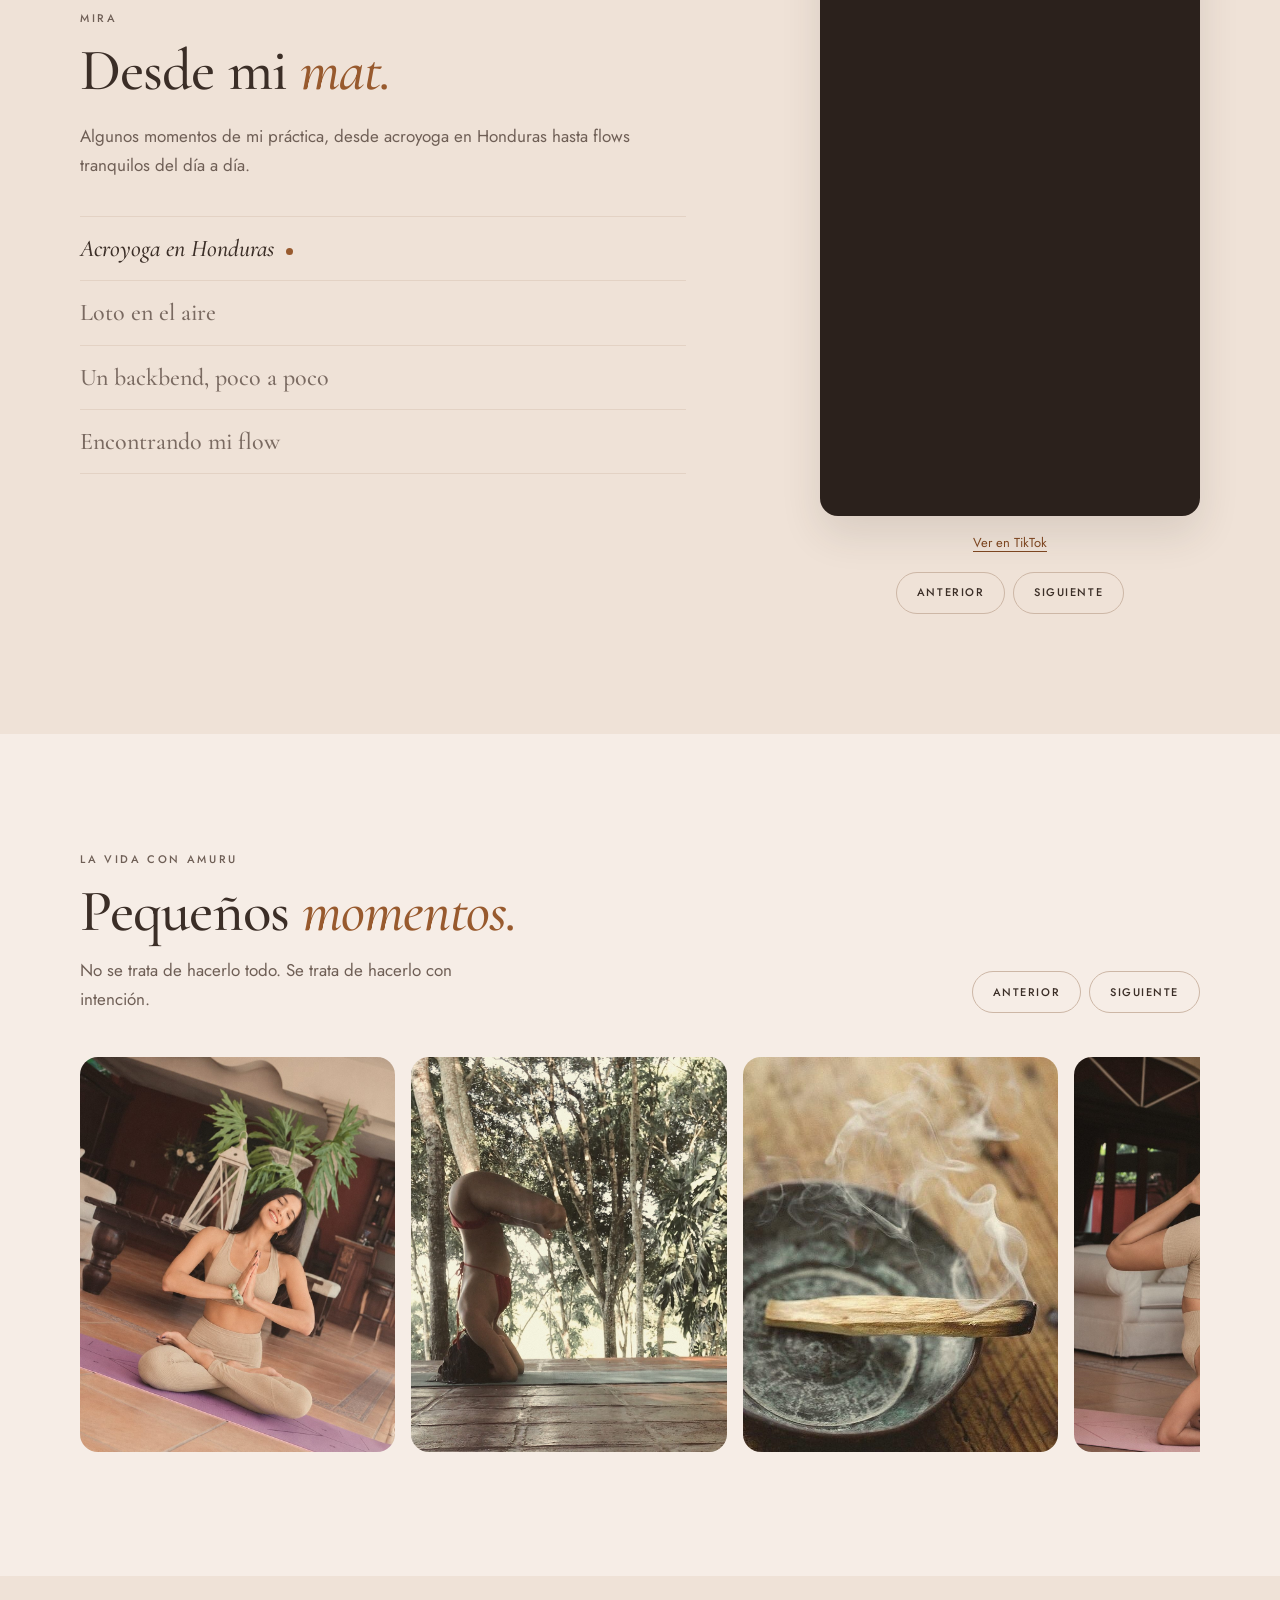
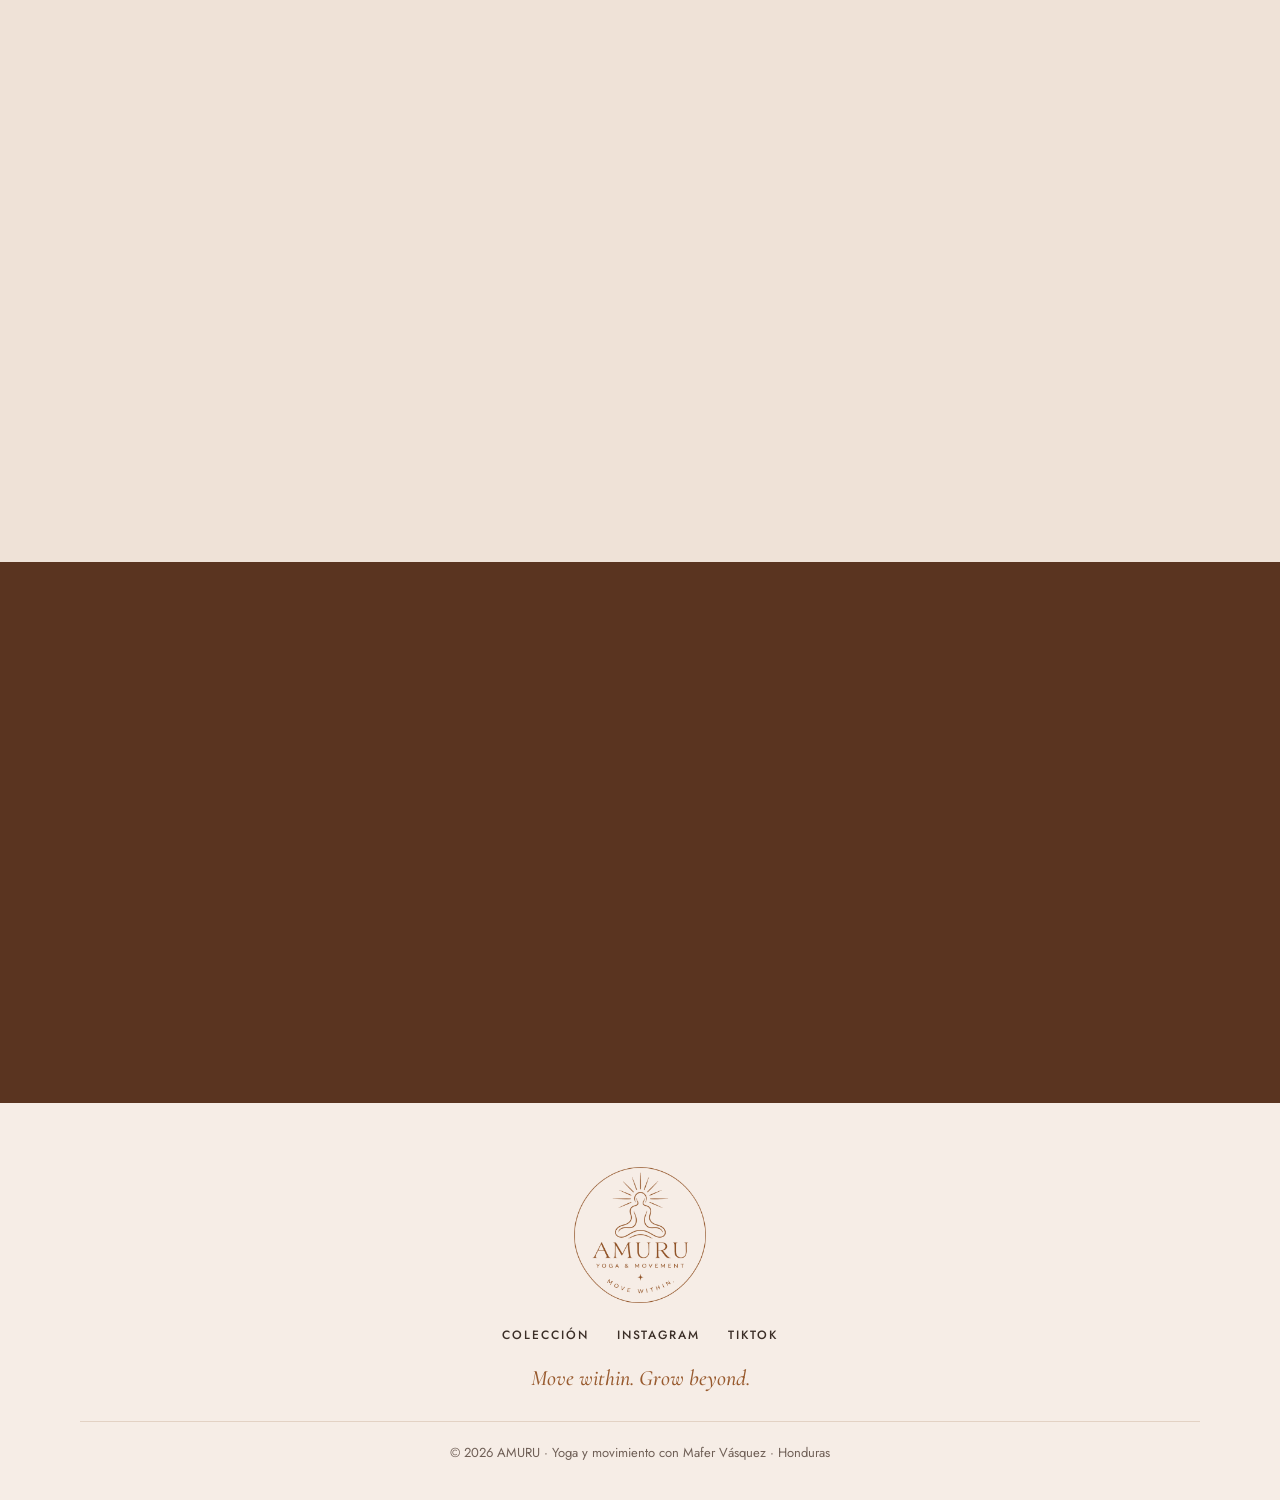
==== commit 20267fa0: "Little moments: reorder photos Co-Authored-By: Claude Opus 5.5 <noreply@anthropic.com> Claude-Sessio" ====
--- a/index.html
+++ b/index.html
@@ -88,15 +88,7 @@
 <section class="moments section" id="moments">
   <div class="wrap">
     <div class="moments-head section-head reveal"><div><p class="eyebrow">La vida con AMURU</p><h2>Pequeños <em>momentos.</em></h2><p class="sub">No se trata de hacerlo todo. Se trata de hacerlo con intención.</p></div><div class="photo-nav"><button class="ghost" type="button" data-photo-step="-1" aria-label="Foto anterior">Anterior</button><button class="ghost" type="button" data-photo-step="1" aria-label="Siguiente foto">Siguiente</button></div></div>
-    <div class="galeria reveal" id="photo-gallery" role="region" tabindex="0" aria-label="Fotos de la vida y la práctica de yoga de Mafer">
-      <img src="fotos/moment-namaste.jpg" loading="lazy" alt="Mafer sentada en su mat, sonriendo con las manos juntas frente al pecho"><img src="fotos/moment-headstand.jpg" loading="lazy" alt="Mafer en una postura invertida sobre la cabeza en su mat">
-      <img src="fotos/instagram-CJCs2mjrTdW.jpg" loading="lazy" alt="Mafer en una postura invertida sobre la cabeza, rodeada de árboles">
-      <img src="fotos/ritual.jpg" loading="lazy" alt="Palo santo sobre un plato de cerámica">
-      <img src="fotos/instagram-CYPrtsOuMMJ.jpg" loading="lazy" alt="Mafer practicando yoga en un columpio sobre el mar">
-      <img src="fotos/mafer-en-su-mat.jpg?v=2" loading="lazy" alt="Mafer sonriendo, recostada en su mat de yoga junto a dos bloques">
-      <img src="fotos/instagram-BIIc-s-A4sX.jpg" loading="lazy" alt="Mafer en equilibrio junto al agua turquesa">
-      <img src="fotos/stillness.jpg" loading="lazy" alt="Una terraza tranquila con vista al agua">
-    </div>
+    <div class="galeria reveal" id="photo-gallery" role="region" tabindex="0" aria-label="Fotos de la vida y la práctica de yoga de Mafer"><img src="fotos/moment-namaste.jpg" loading="lazy" alt="Mafer sentada en su mat, sonriendo con las manos juntas frente al pecho"><img src="fotos/instagram-CJCs2mjrTdW.jpg" loading="lazy" alt="Mafer en una postura invertida sobre la cabeza, rodeada de árboles"><img src="fotos/ritual.jpg" loading="lazy" alt="Palo santo sobre un plato de cerámica"><img src="fotos/moment-headstand.jpg" loading="lazy" alt="Mafer en una postura invertida sobre la cabeza en su mat"><img src="fotos/instagram-CYPrtsOuMMJ.jpg" loading="lazy" alt="Mafer practicando yoga en un columpio sobre el mar"><img src="fotos/mafer-en-su-mat.jpg?v=2" loading="lazy" alt="Mafer sonriendo, recostada en su mat de yoga junto a dos bloques"><img src="fotos/instagram-BIIc-s-A4sX.jpg" loading="lazy" alt="Mafer en equilibrio junto al agua turquesa"><img src="fotos/stillness.jpg" loading="lazy" alt="Una terraza tranquila con vista al agua"></div>
   </div>
 </section>
 
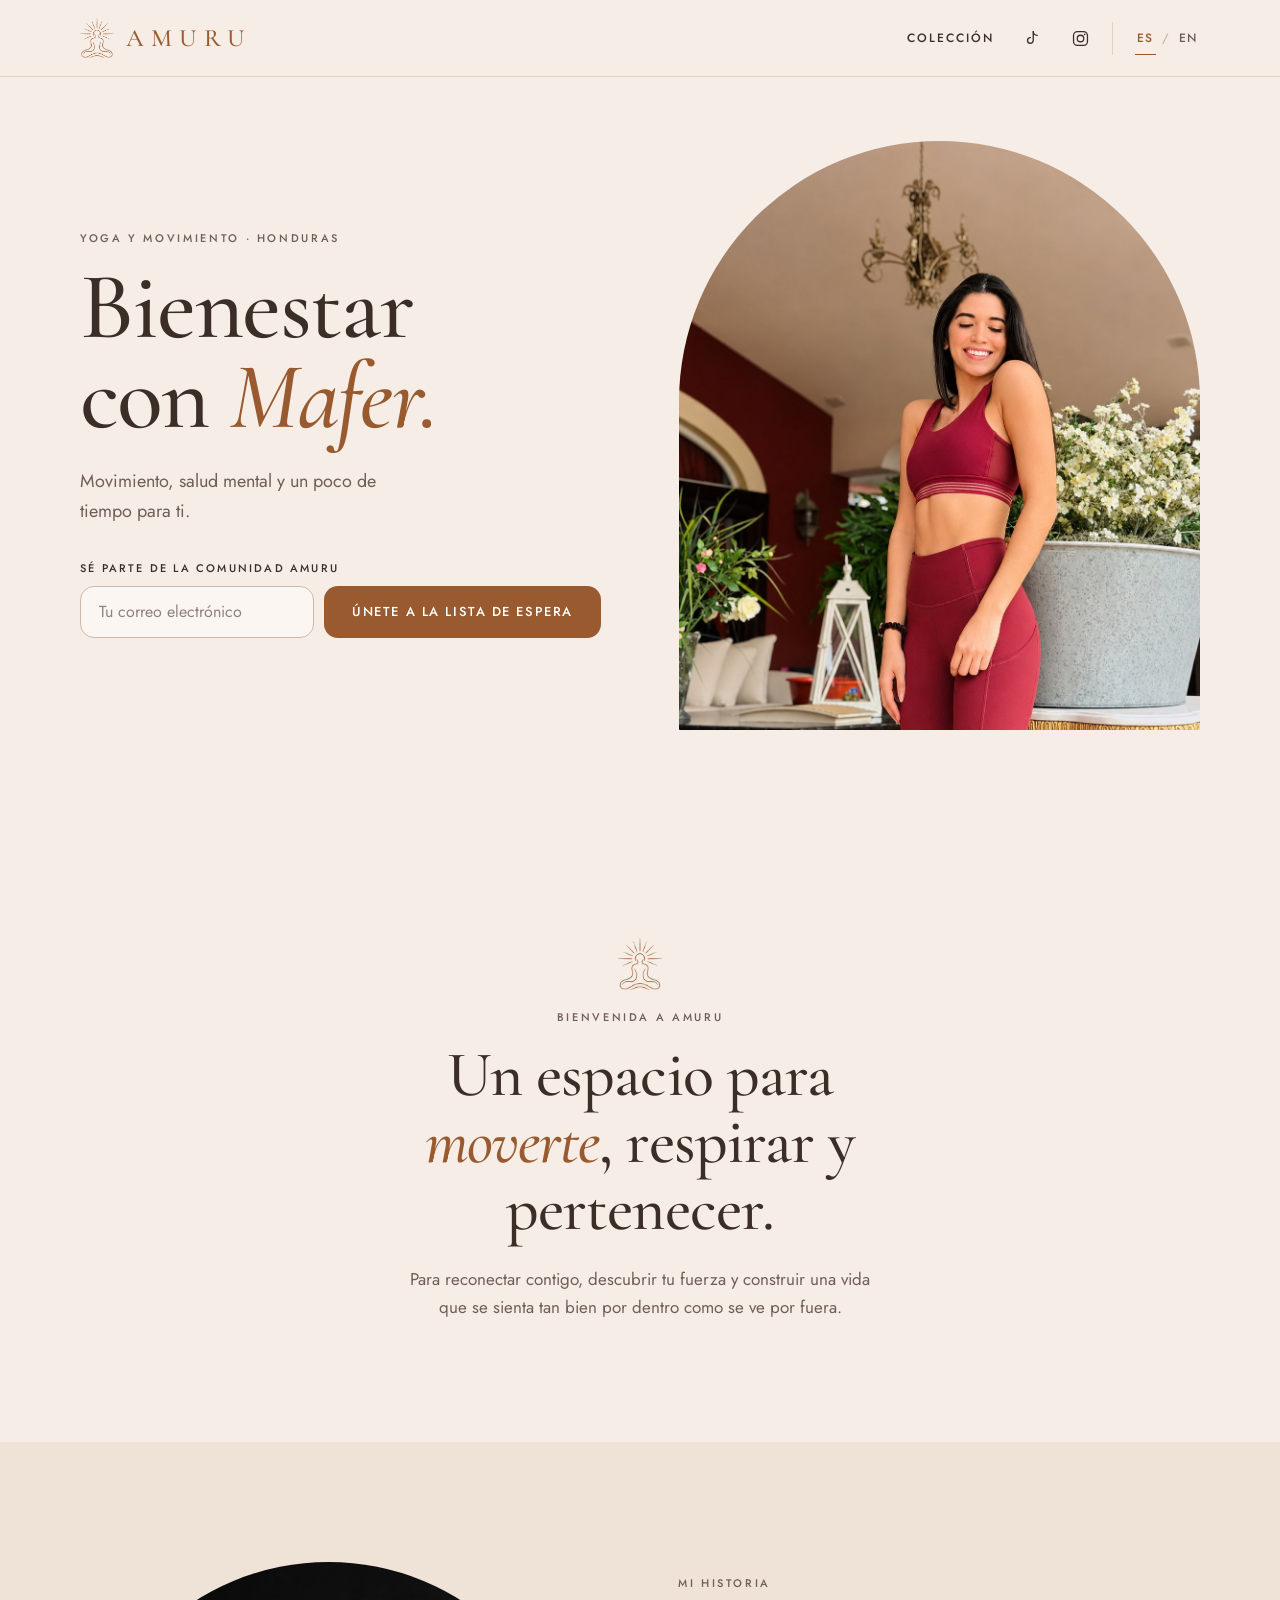
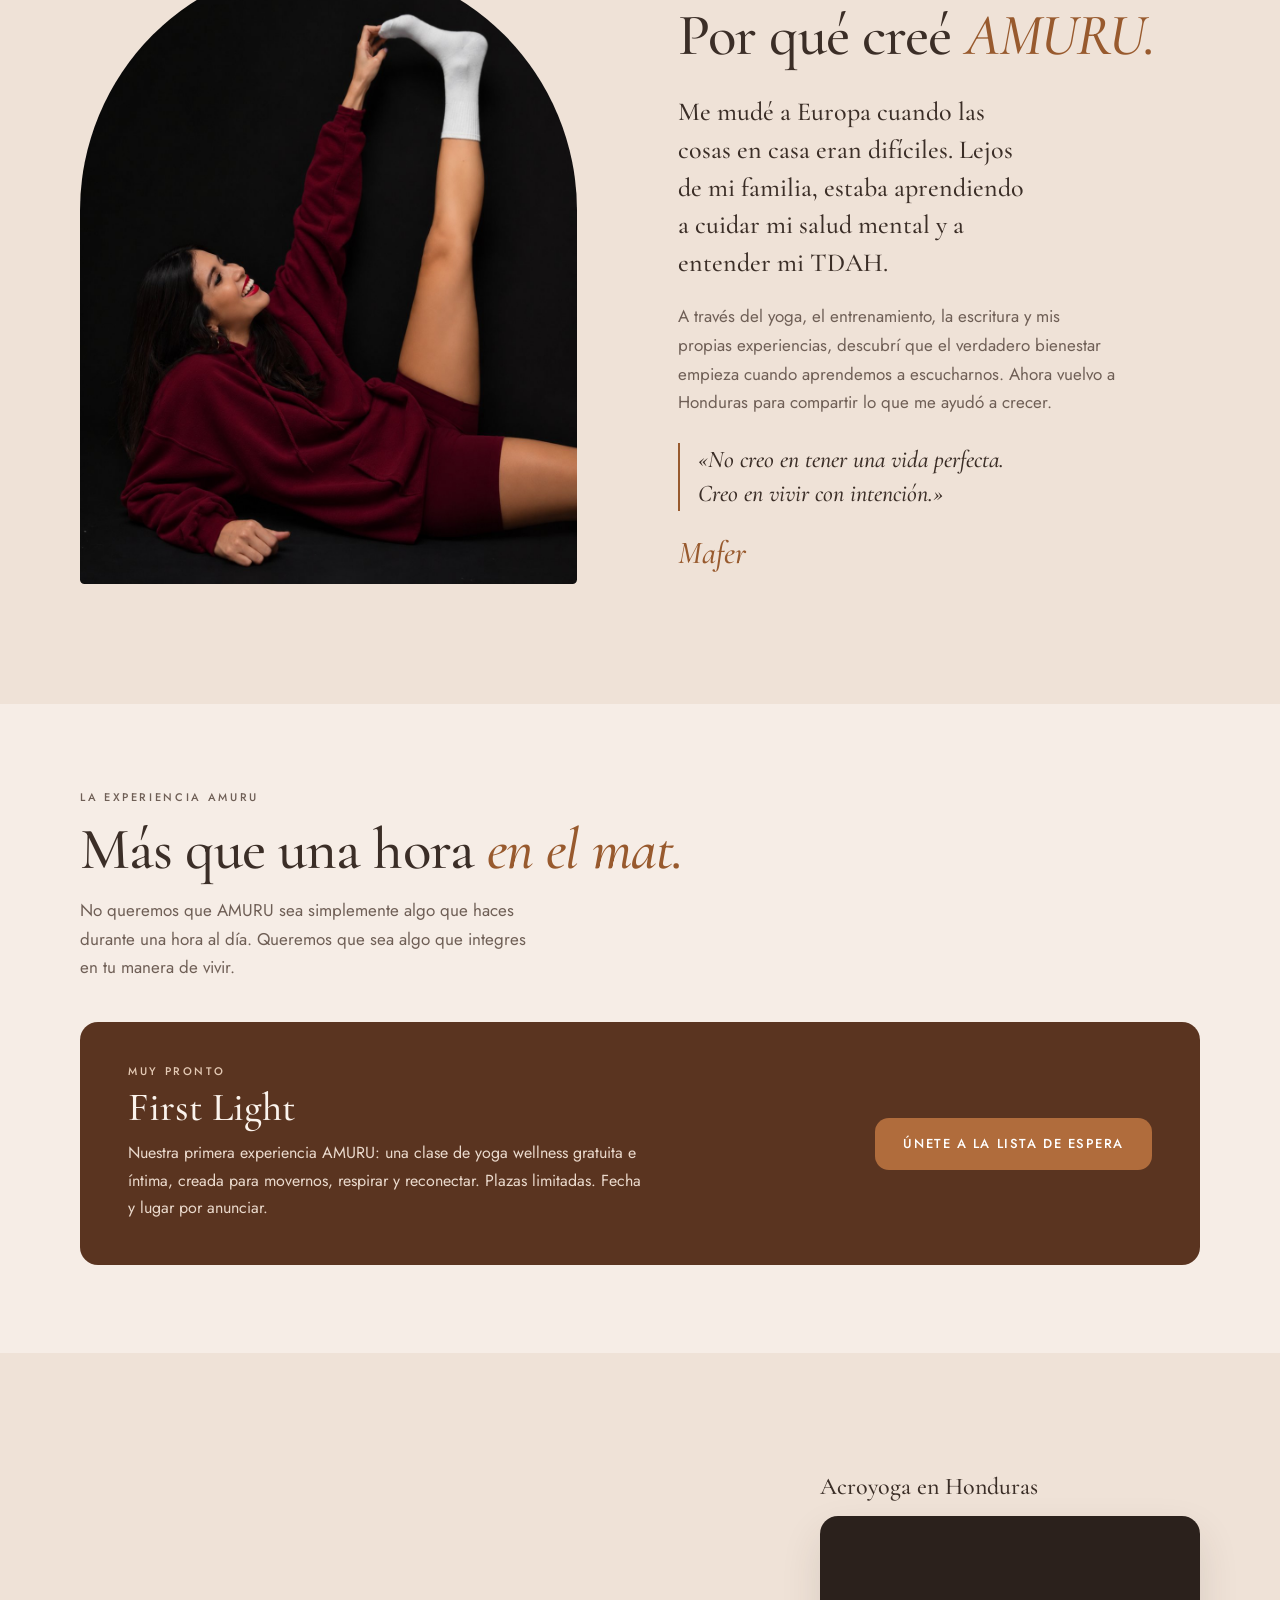
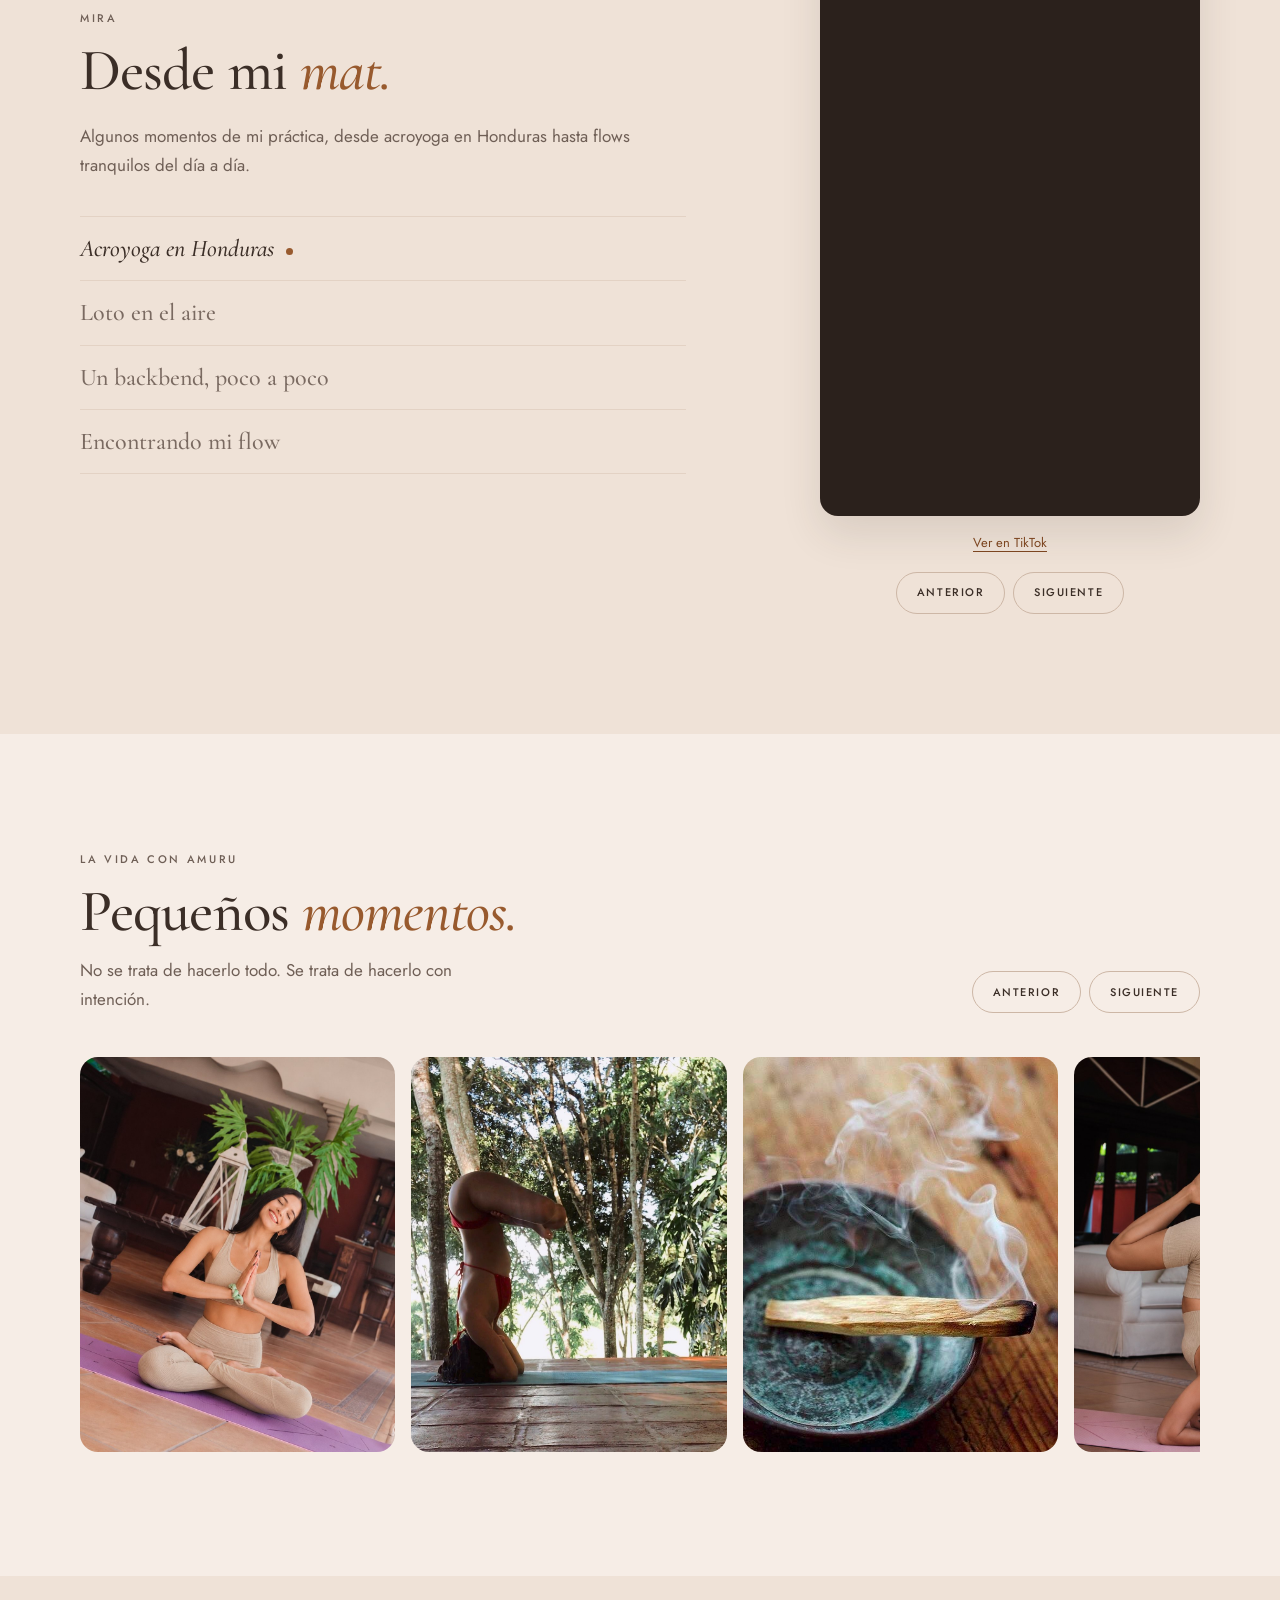
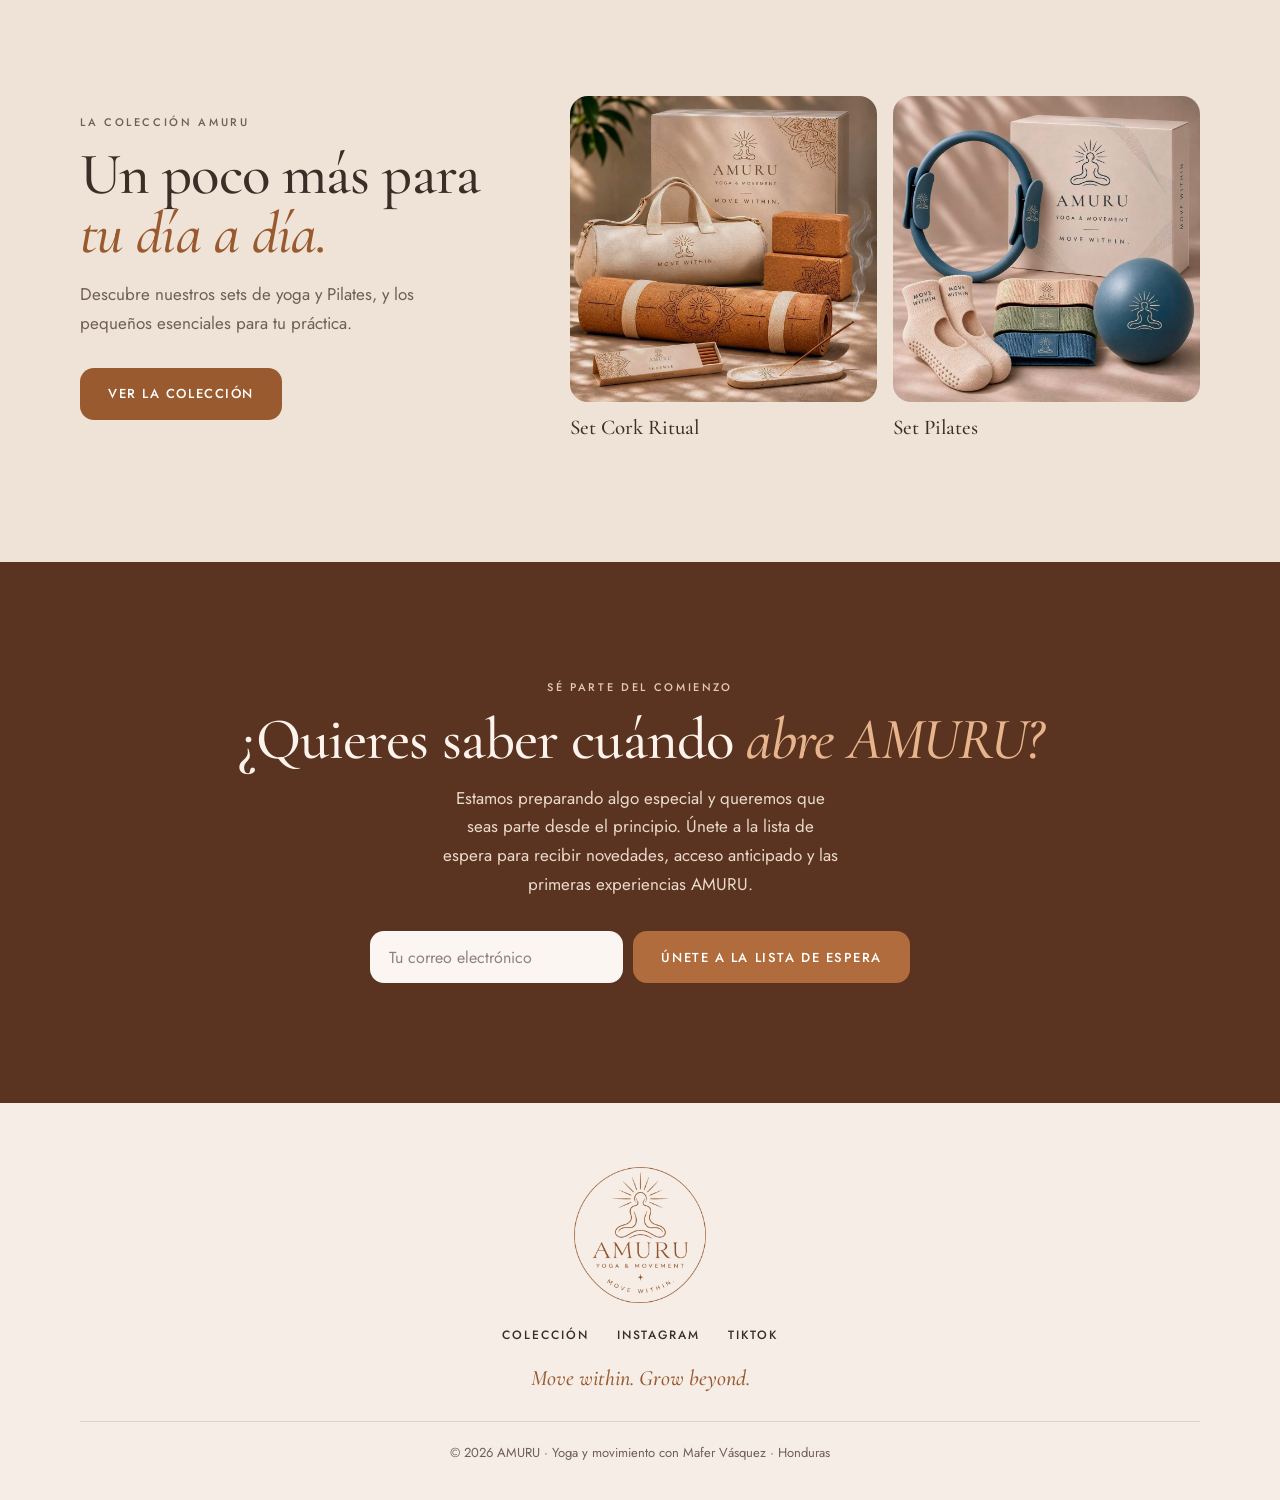
==== commit 9432b10d: "Remove film grade; match older photos to the natural look of the new shoot Co-Authored-By: Claude Op" ====
--- a/index.html
+++ b/index.html
@@ -24,7 +24,7 @@
 <header class="site-header" id="top"><div class="bar wrap"><a class="brand" href="#top" aria-label="AMURU, inicio"><img src="fotos/amuru-symbol.png" alt=""/><span>AMURU</span></a><nav class="nav" aria-label="Navegación principal"><a href="collection.html">Colección</a><a class="soc" href="https://www.tiktok.com/@mafervasquezz" target="_blank" rel="noopener noreferrer" aria-label="TikTok"><svg class="ico" viewBox="0 0 24 24" aria-hidden="true"><path d="M14.2 3.5v10.9a3.6 3.6 0 1 1-3.6-3.6" fill="none" stroke="currentColor" stroke-width="1.7" stroke-linecap="round" stroke-linejoin="round"/><path d="M14.2 3.5c.4 2.6 2.3 4.4 5 4.6" fill="none" stroke="currentColor" stroke-width="1.7" stroke-linecap="round"/></svg><span class="txt">TikTok</span></a><a class="soc" href="https://www.instagram.com/amuru.wellness/" target="_blank" rel="noopener noreferrer" aria-label="Instagram"><svg class="ico" viewBox="0 0 24 24" aria-hidden="true"><rect x="3.2" y="3.2" width="17.6" height="17.6" rx="5" fill="none" stroke="currentColor" stroke-width="1.6"/><circle cx="12" cy="12" r="4.1" fill="none" stroke="currentColor" stroke-width="1.6"/><circle cx="17.3" cy="6.7" r="1.1" fill="currentColor"/></svg><span class="txt">Instagram</span></a></nav><div class="lang" aria-label="Idioma"><a href="/" lang="es" hreflang="es" aria-current="true" title="Español">ES</a><span aria-hidden="true">/</span><a href="/en/" lang="en" hreflang="en" title="English">EN</a></div></div></header>
 <main>
 <section class="hero wrap">
-  <figure class="hero-photo"><img src="fotos/hero-mafer.jpg?v=2" alt="Mafer sonriendo con ropa deportiva color vino"/></figure>
+  <figure class="hero-photo"><img src="fotos/hero-mafer.jpg?v=3" alt="Mafer sonriendo con ropa deportiva color vino"/></figure>
   <div class="hero-copy">
     <p class="eyebrow">Yoga y movimiento · Honduras</p>
     <h1>Bienestar<br>con <em>Mafer.</em></h1>
@@ -48,7 +48,7 @@
 <section class="story section tint" id="story">
   <div class="wrap story-grid">
     <div class="story-head reveal"><p class="eyebrow">Mi historia</p><h2>Por qué creé <em>AMURU.</em></h2></div>
-    <figure class="story-photo reveal"><img src="fotos/story-mafer.jpg" loading="lazy" alt="Mafer sonriendo, recostada en el suelo mientras estira una pierna hacia arriba"/></figure>
+    <figure class="story-photo reveal"><img src="fotos/story-mafer.jpg?v=3" loading="lazy" alt="Mafer sonriendo, recostada en el suelo mientras estira una pierna hacia arriba"/></figure>
     <div class="story-body reveal">
       <p class="lead">Me mudé a Europa cuando las cosas en casa eran difíciles. Lejos de mi familia, estaba aprendiendo a cuidar mi salud mental y a entender mi TDAH.</p>
       <p class="sub">A través del yoga, el entrenamiento, la escritura y mis propias experiencias, descubrí que el verdadero bienestar empieza cuando aprendemos a escucharnos. Ahora vuelvo a Honduras para compartir lo que me ayudó a crecer.</p>
@@ -88,14 +88,14 @@
 <section class="moments section" id="moments">
   <div class="wrap">
     <div class="moments-head section-head reveal"><div><p class="eyebrow">La vida con AMURU</p><h2>Pequeños <em>momentos.</em></h2><p class="sub">No se trata de hacerlo todo. Se trata de hacerlo con intención.</p></div><div class="photo-nav"><button class="ghost" type="button" data-photo-step="-1" aria-label="Foto anterior">Anterior</button><button class="ghost" type="button" data-photo-step="1" aria-label="Siguiente foto">Siguiente</button></div></div>
-    <div class="galeria reveal" id="photo-gallery" role="region" tabindex="0" aria-label="Fotos de la vida y la práctica de yoga de Mafer"><img src="fotos/moment-namaste.jpg" loading="lazy" alt="Mafer sentada en su mat, sonriendo con las manos juntas frente al pecho"><img src="fotos/instagram-CJCs2mjrTdW.jpg" loading="lazy" alt="Mafer en una postura invertida sobre la cabeza, rodeada de árboles"><img src="fotos/ritual.jpg" loading="lazy" alt="Palo santo sobre un plato de cerámica"><img src="fotos/moment-headstand.jpg" loading="lazy" alt="Mafer en una postura invertida sobre la cabeza en su mat"><img src="fotos/instagram-CYPrtsOuMMJ.jpg" loading="lazy" alt="Mafer practicando yoga en un columpio sobre el mar"><img src="fotos/mafer-en-su-mat.jpg?v=2" loading="lazy" alt="Mafer sonriendo, recostada en su mat de yoga junto a dos bloques"><img src="fotos/instagram-BIIc-s-A4sX.jpg" loading="lazy" alt="Mafer en equilibrio junto al agua turquesa"><img src="fotos/stillness.jpg" loading="lazy" alt="Una terraza tranquila con vista al agua"></div>
+    <div class="galeria reveal" id="photo-gallery" role="region" tabindex="0" aria-label="Fotos de la vida y la práctica de yoga de Mafer"><img src="fotos/moment-namaste.jpg?v=3" loading="lazy" alt="Mafer sentada en su mat, sonriendo con las manos juntas frente al pecho"><img src="fotos/instagram-CJCs2mjrTdW.jpg?v=3" loading="lazy" alt="Mafer en una postura invertida sobre la cabeza, rodeada de árboles"><img src="fotos/ritual.jpg?v=3" loading="lazy" alt="Palo santo sobre un plato de cerámica"><img src="fotos/moment-headstand.jpg?v=3" loading="lazy" alt="Mafer en una postura invertida sobre la cabeza en su mat"><img src="fotos/instagram-CYPrtsOuMMJ.jpg?v=3" loading="lazy" alt="Mafer practicando yoga en un columpio sobre el mar"><img src="fotos/mafer-en-su-mat.jpg?v=3" loading="lazy" alt="Mafer sonriendo, recostada en su mat de yoga junto a dos bloques"><img src="fotos/instagram-BIIc-s-A4sX.jpg?v=3" loading="lazy" alt="Mafer en equilibrio junto al agua turquesa"><img src="fotos/stillness.jpg?v=3" loading="lazy" alt="Una terraza tranquila con vista al agua"></div>
   </div>
 </section>
 
 <section id="collection-preview" class="teaser section tint" aria-labelledby="collection-preview-title">
   <div class="wrap teaser-grid">
     <div class="teaser-copy reveal"><p class="eyebrow">La colección AMURU</p><h2 id="collection-preview-title">Un poco más para <em>tu día a día.</em></h2><p class="sub">Descubre nuestros sets de yoga y Pilates, y los pequeños esenciales para tu práctica.</p></div>
-    <div class="teaser-images reveal"><figure><img src="fotos/cork-ritual.jpg" alt="Set Cork Ritual con mat de corcho, bloques y bolso de lona" loading="lazy"><figcaption>Set Cork Ritual</figcaption></figure><figure><img src="fotos/pilates.jpg" alt="Set Pilates con aro, pelota, bandas de tela y calcetines antideslizantes" loading="lazy"><figcaption>Set Pilates</figcaption></figure></div>
+    <div class="teaser-images reveal"><figure><img src="fotos/cork-ritual.jpg?v=3" alt="Set Cork Ritual con mat de corcho, bloques y bolso de lona" loading="lazy"><figcaption>Set Cork Ritual</figcaption></figure><figure><img src="fotos/pilates.jpg?v=3" alt="Set Pilates con aro, pelota, bandas de tela y calcetines antideslizantes" loading="lazy"><figcaption>Set Pilates</figcaption></figure></div>
     <div class="teaser-cta reveal"><a class="btn" href="collection.html">Ver la colección</a></div>
   </div>
 </section>
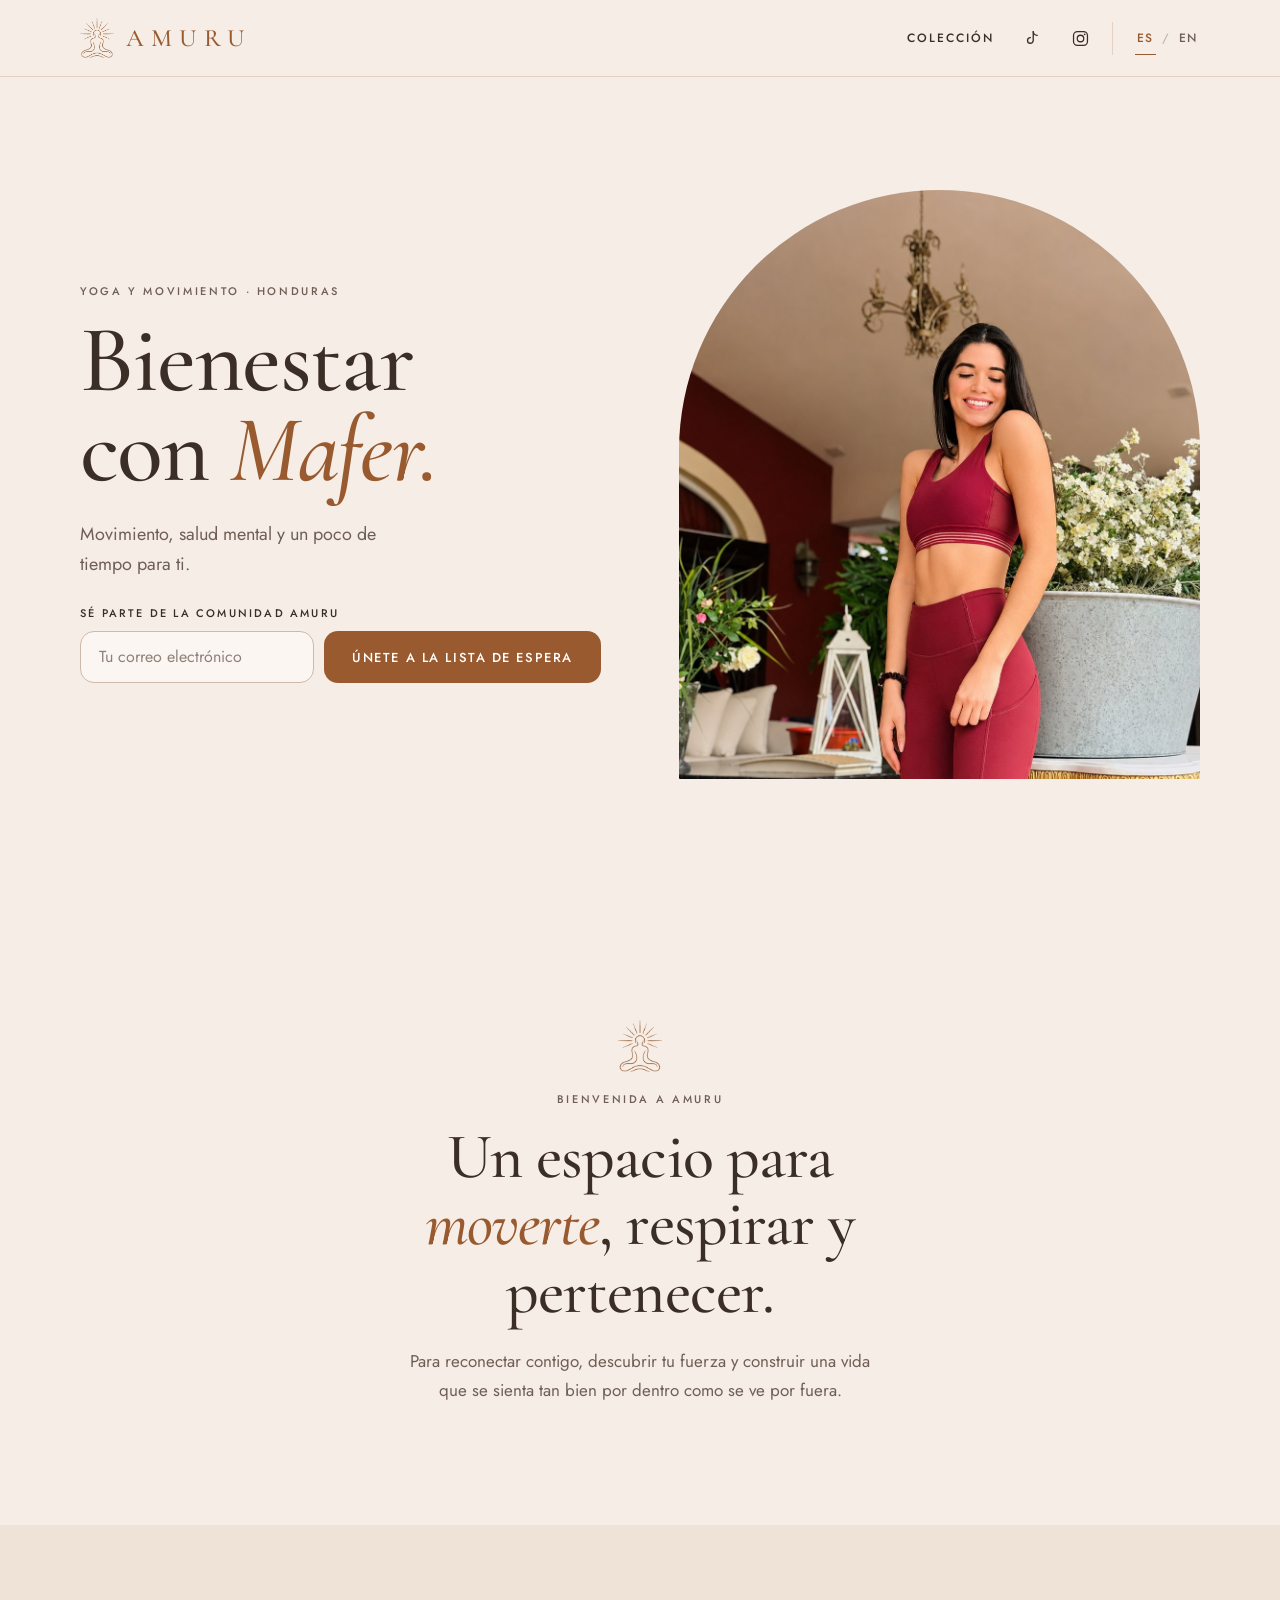
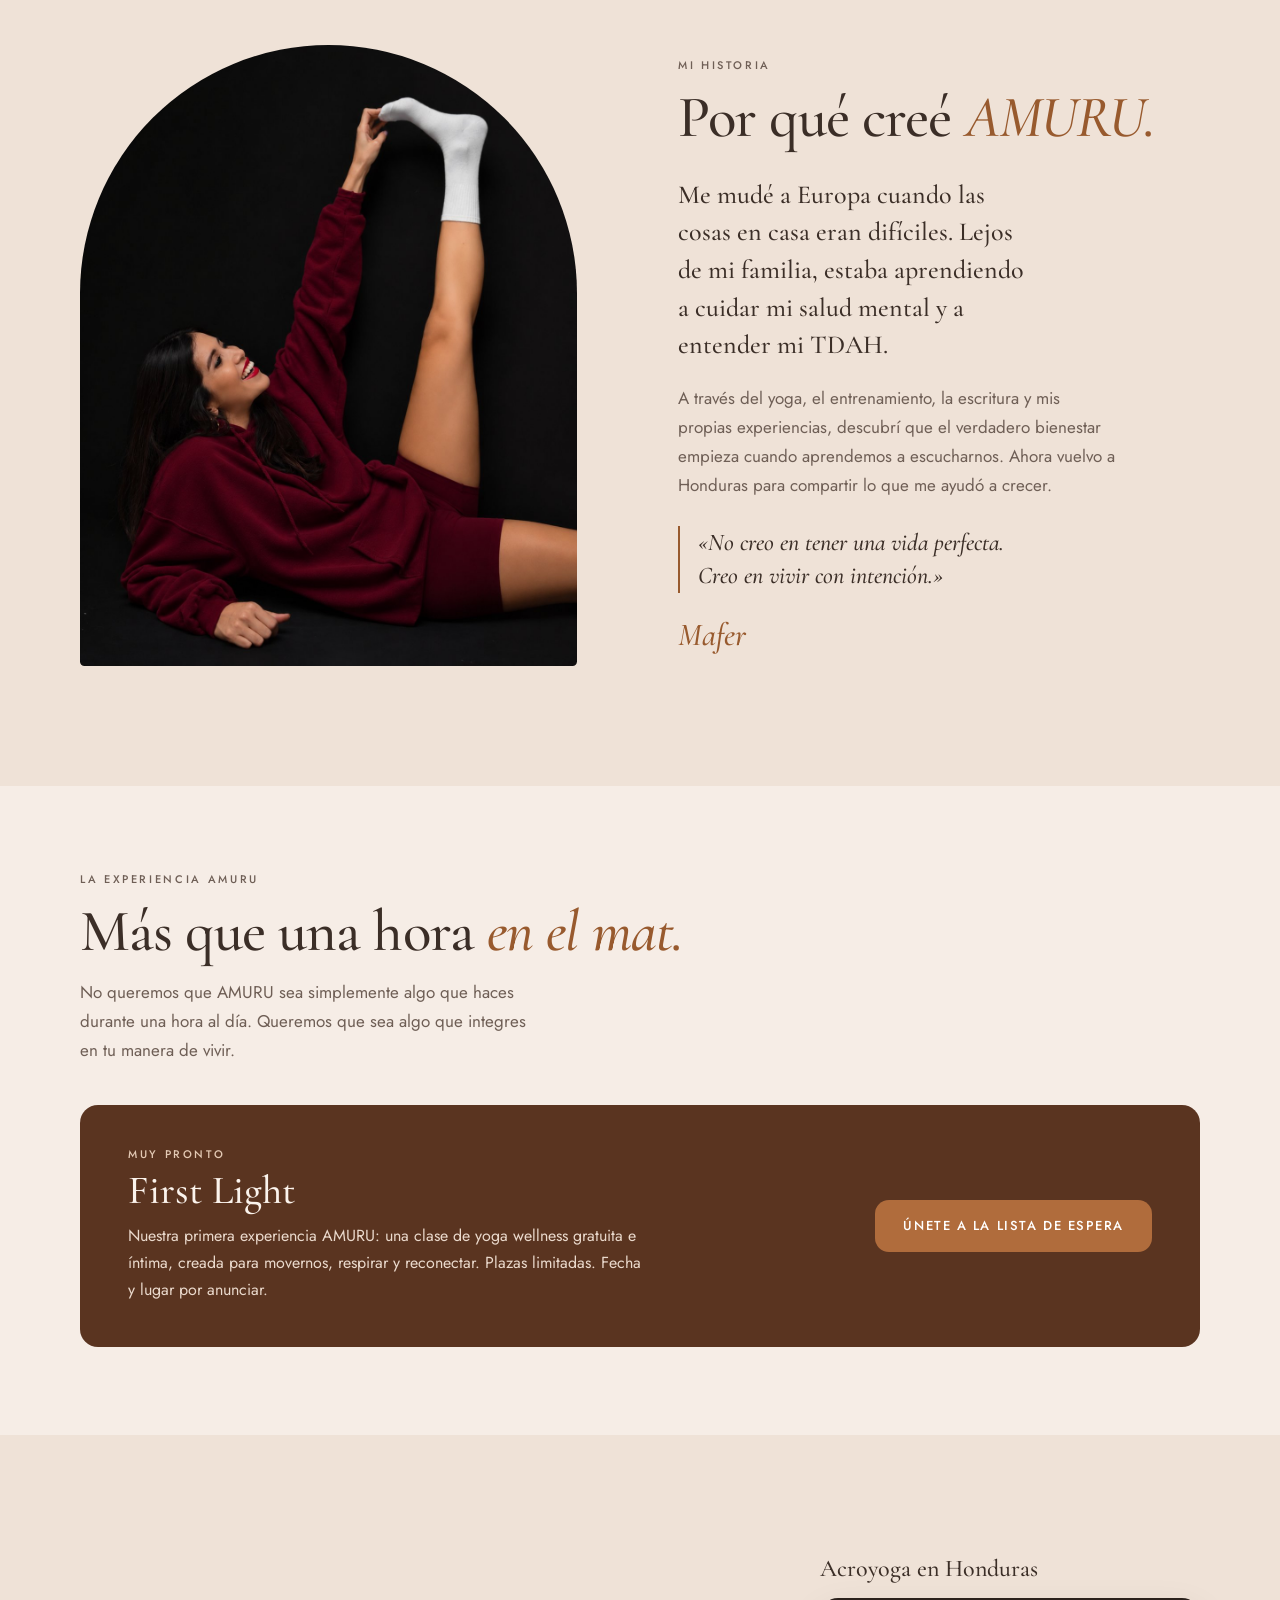
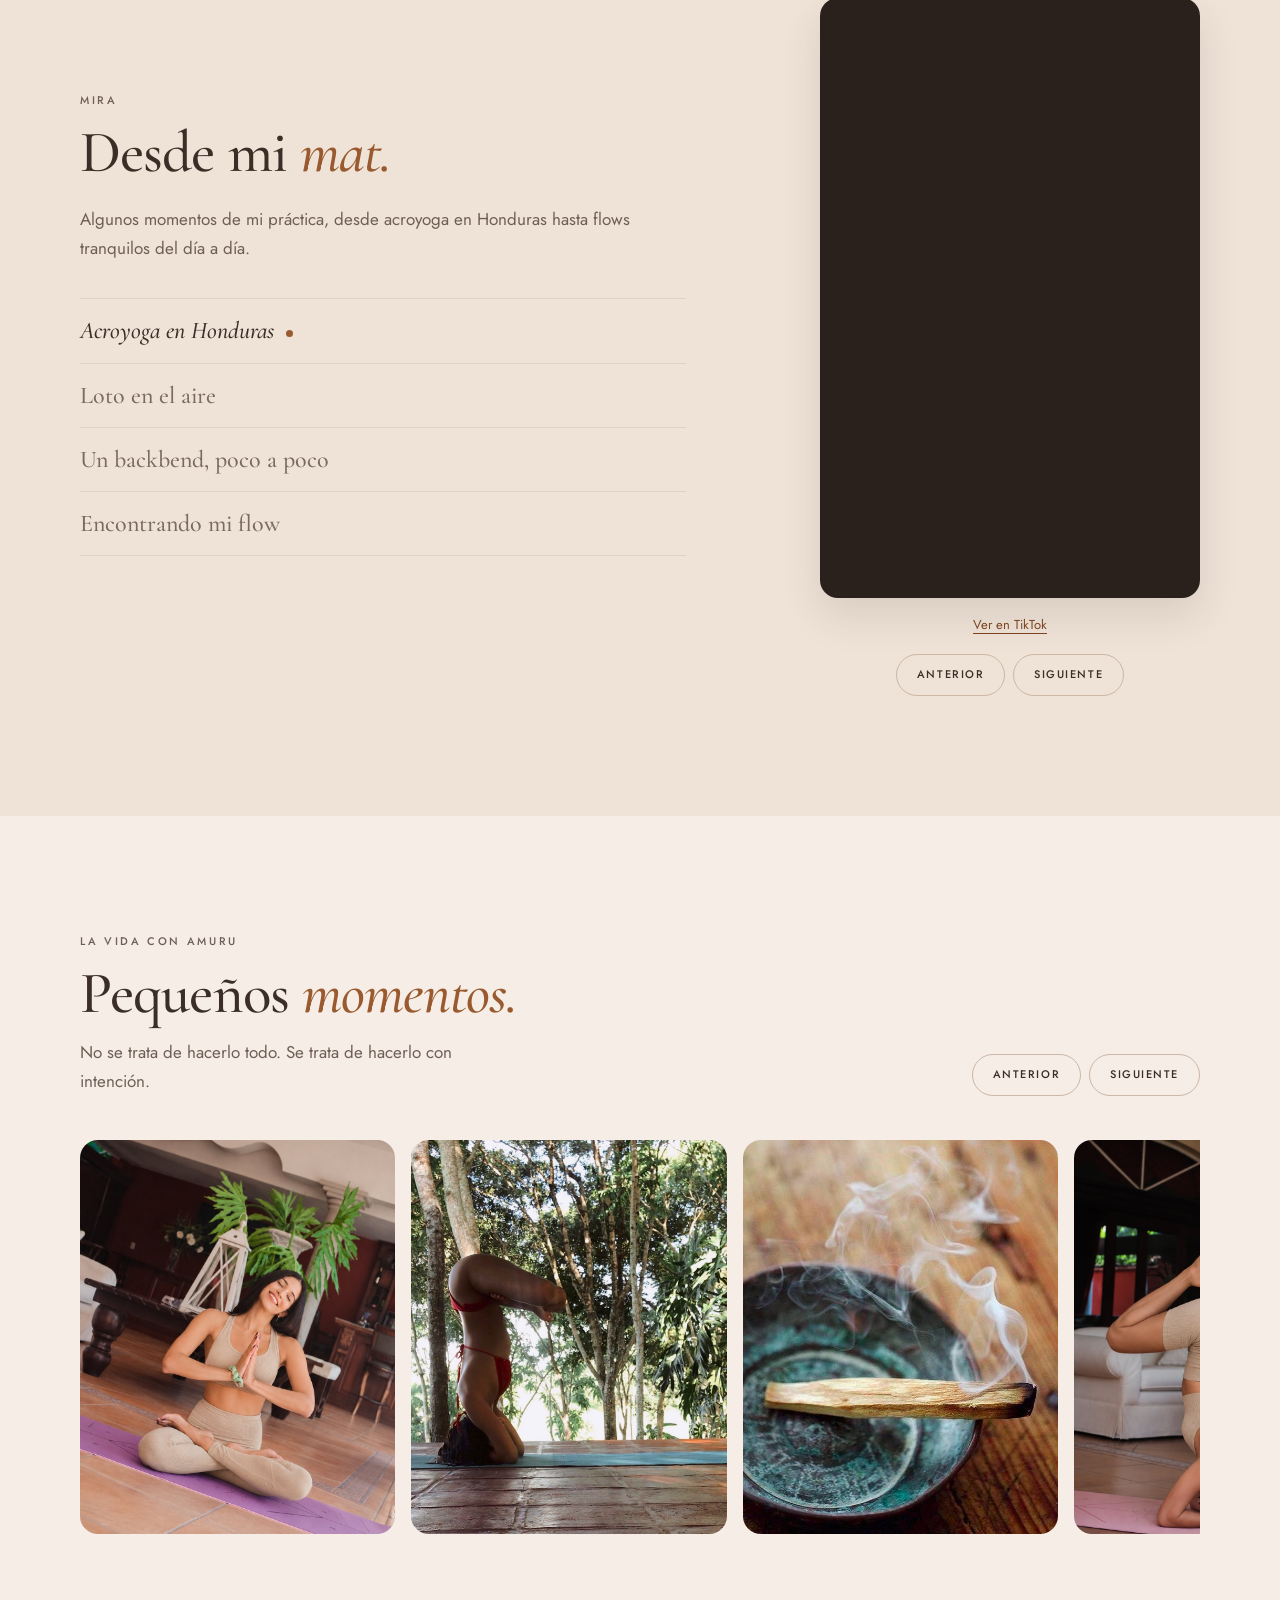
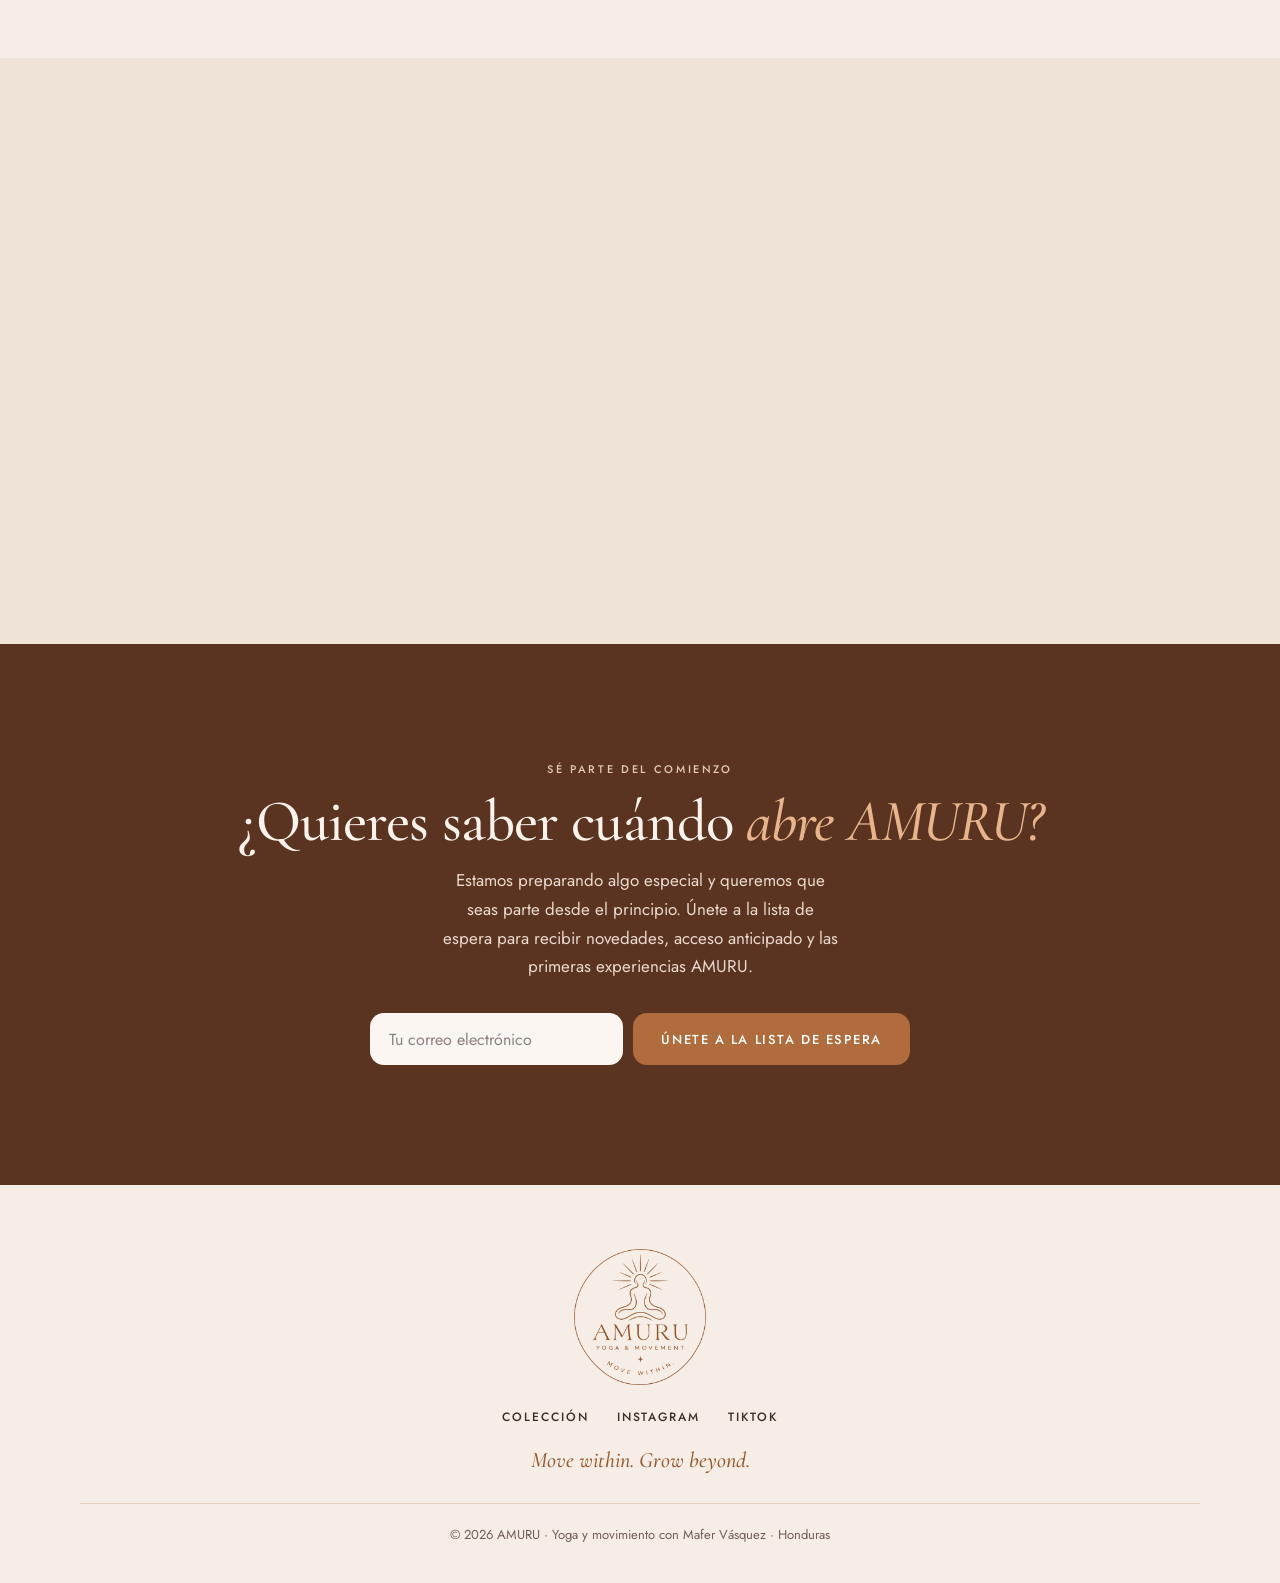
==== commit e97cdbaa: "Desktop hero fits in the first screen Co-Authored-By: Claude Opus 5.5 <noreply@anthropic.com> Claude" ====
--- a/index.html
+++ b/index.html
@@ -19,7 +19,7 @@
 <link rel="preload" href="fonts/cormorant-garamond-latin-500-normal.woff2" as="font" type="font/woff2" crossorigin>
 <link rel="preload" href="fonts/jost-latin-400-normal.woff2" as="font" type="font/woff2" crossorigin>
 <script>document.documentElement.classList.add("js")</script>
-<link rel="stylesheet" href="assets/site.css?v=12"></head>
+<link rel="stylesheet" href="assets/site.css?v=13"></head>
 <body class="home">
 <header class="site-header" id="top"><div class="bar wrap"><a class="brand" href="#top" aria-label="AMURU, inicio"><img src="fotos/amuru-symbol.png" alt=""/><span>AMURU</span></a><nav class="nav" aria-label="Navegación principal"><a href="collection.html">Colección</a><a class="soc" href="https://www.tiktok.com/@mafervasquezz" target="_blank" rel="noopener noreferrer" aria-label="TikTok"><svg class="ico" viewBox="0 0 24 24" aria-hidden="true"><path d="M14.2 3.5v10.9a3.6 3.6 0 1 1-3.6-3.6" fill="none" stroke="currentColor" stroke-width="1.7" stroke-linecap="round" stroke-linejoin="round"/><path d="M14.2 3.5c.4 2.6 2.3 4.4 5 4.6" fill="none" stroke="currentColor" stroke-width="1.7" stroke-linecap="round"/></svg><span class="txt">TikTok</span></a><a class="soc" href="https://www.instagram.com/amuru.wellness/" target="_blank" rel="noopener noreferrer" aria-label="Instagram"><svg class="ico" viewBox="0 0 24 24" aria-hidden="true"><rect x="3.2" y="3.2" width="17.6" height="17.6" rx="5" fill="none" stroke="currentColor" stroke-width="1.6"/><circle cx="12" cy="12" r="4.1" fill="none" stroke="currentColor" stroke-width="1.6"/><circle cx="17.3" cy="6.7" r="1.1" fill="currentColor"/></svg><span class="txt">Instagram</span></a></nav><div class="lang" aria-label="Idioma"><a href="/" lang="es" hreflang="es" aria-current="true" title="Español">ES</a><span aria-hidden="true">/</span><a href="/en/" lang="en" hreflang="en" title="English">EN</a></div></div></header>
 <main>
--- a/assets/site.css
+++ b/assets/site.css
@@ -310,3 +310,11 @@
 .nav .soc .ico{display:block;width:19px;height:19px}
 .nav .soc:hover{color:var(--copper)}
 @media(min-width:761px){.nav{align-items:center;gap:26px}}
+
+/* desktop hero: fit heading, text, form and photo in the first screen */
+@media(min-width:761px){
+.hero{min-height:calc(100svh - 77px);padding:36px 0 44px;align-content:center}
+.hero-photo img{height:min(46vw,620px,calc(100svh - 77px - 80px));min-height:360px}
+.hero h1{font-size:clamp(56px,min(7.4vw,11.5svh),104px)}
+.lede{margin-bottom:28px}
+}
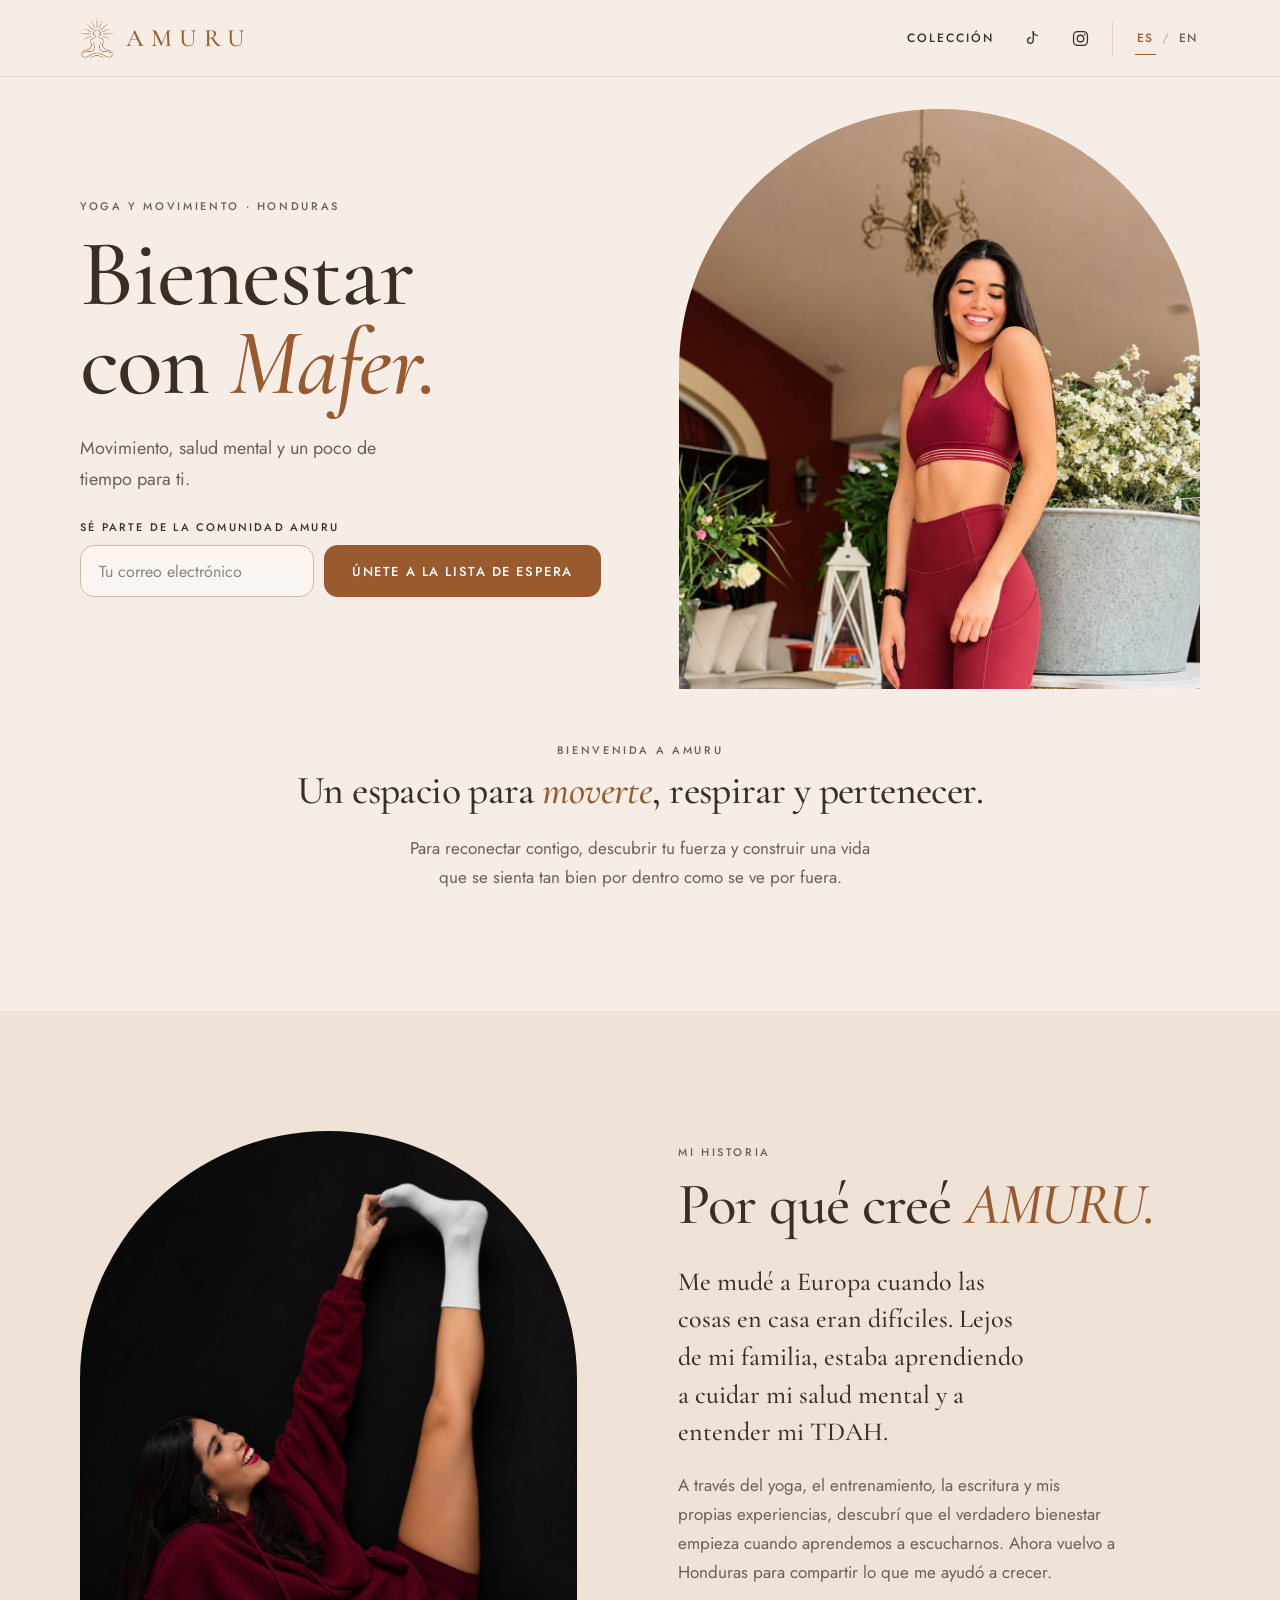
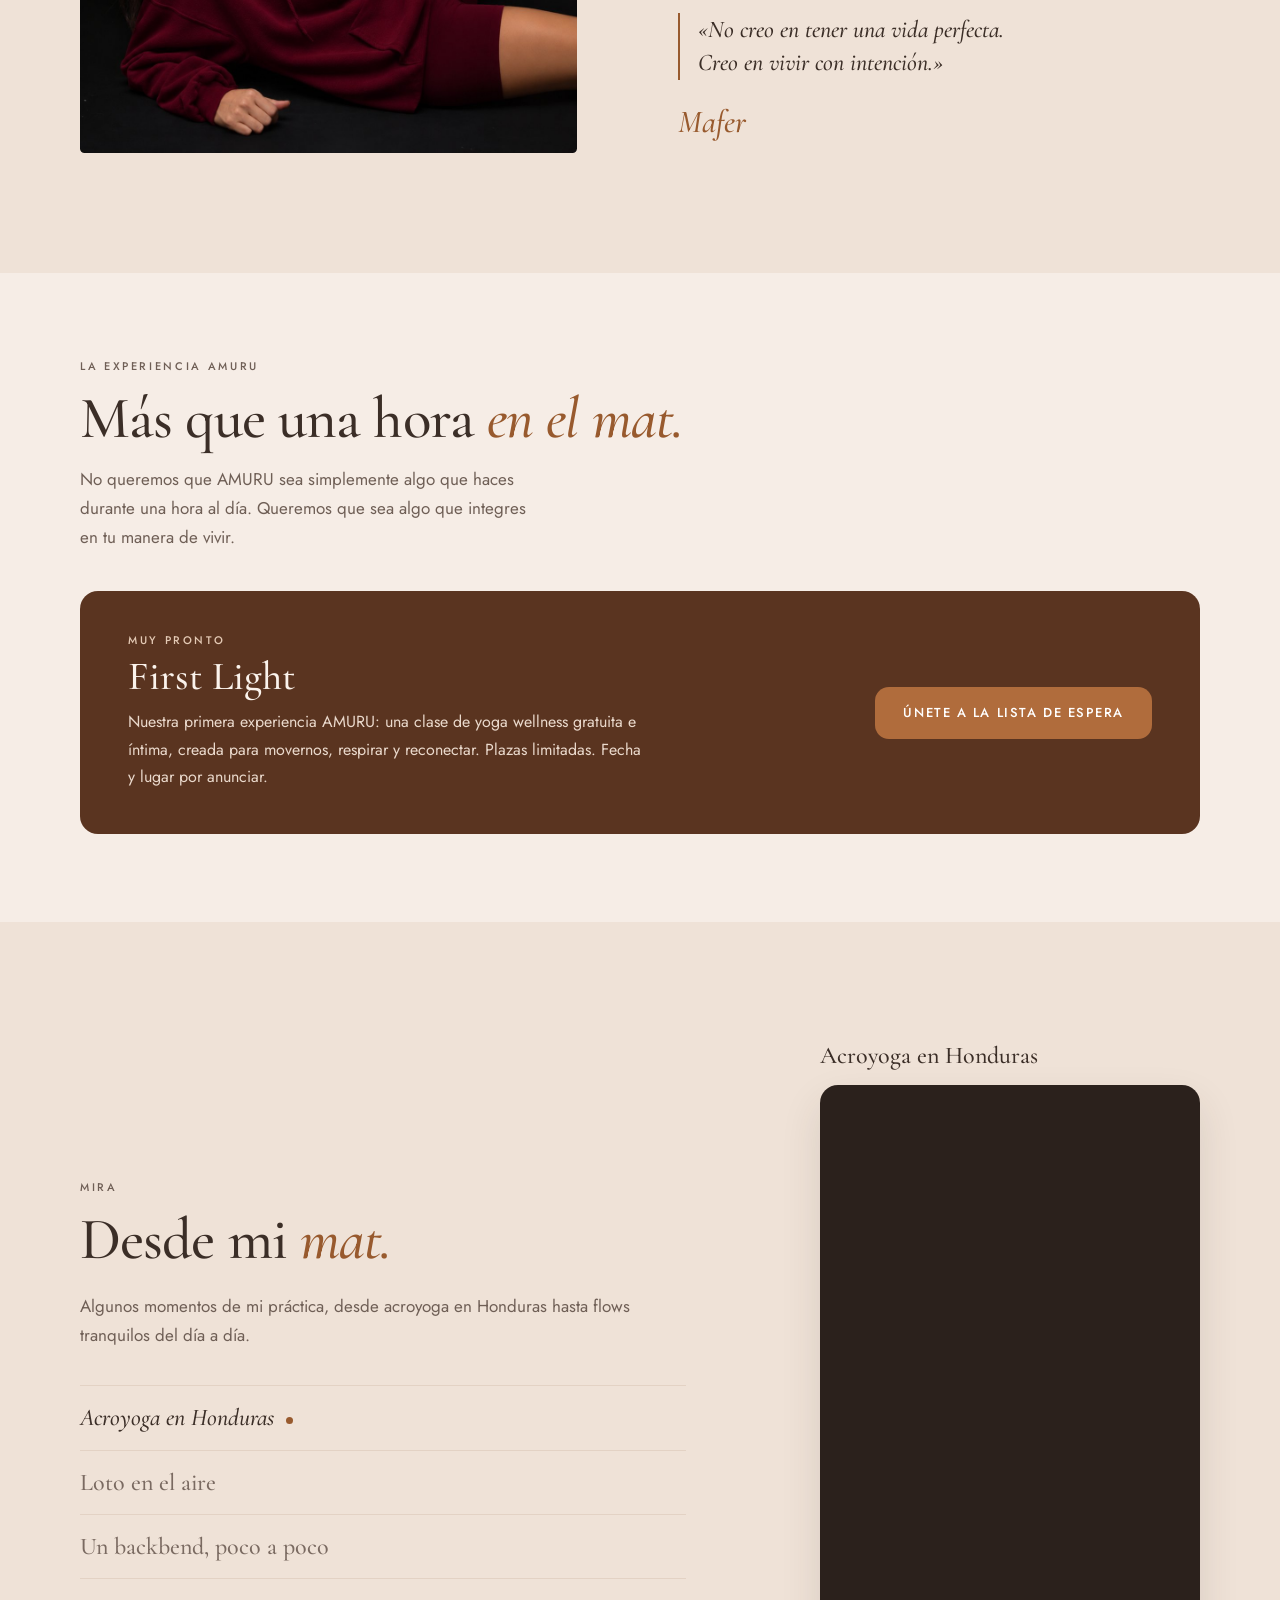
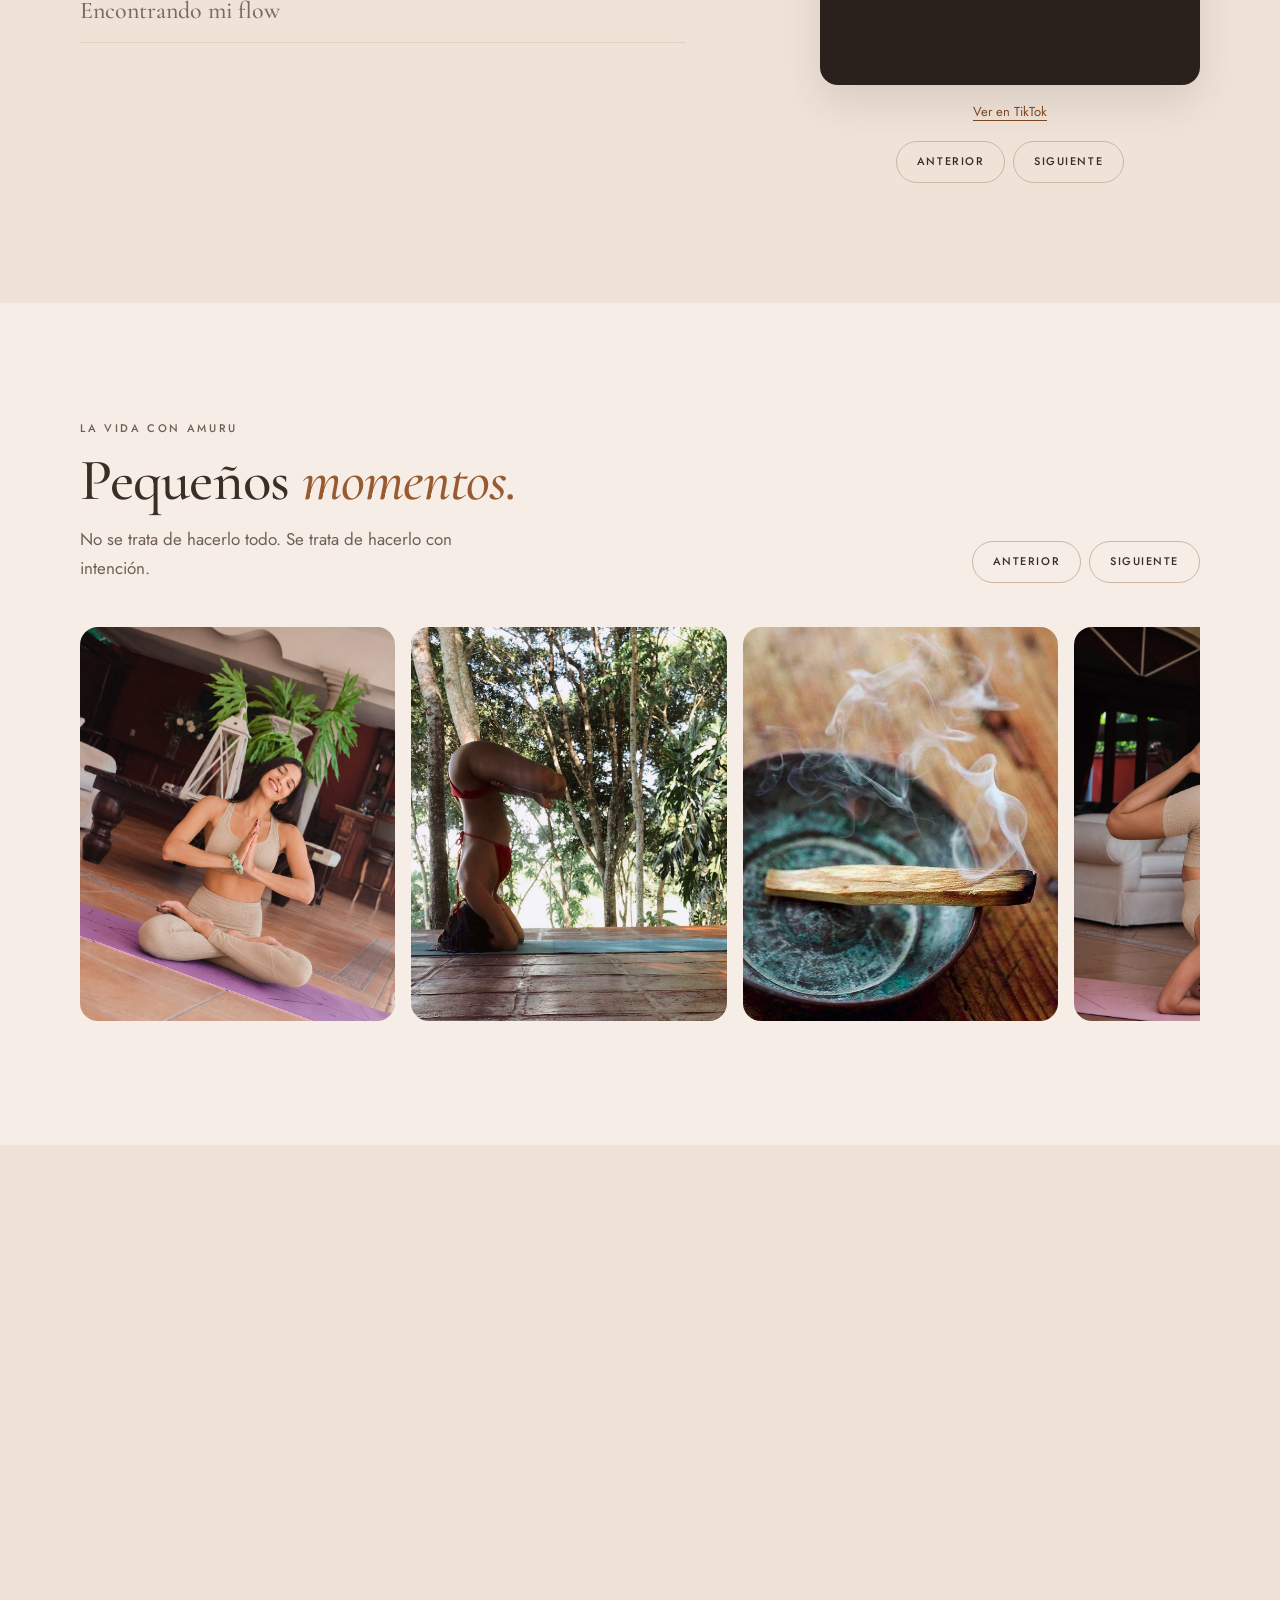
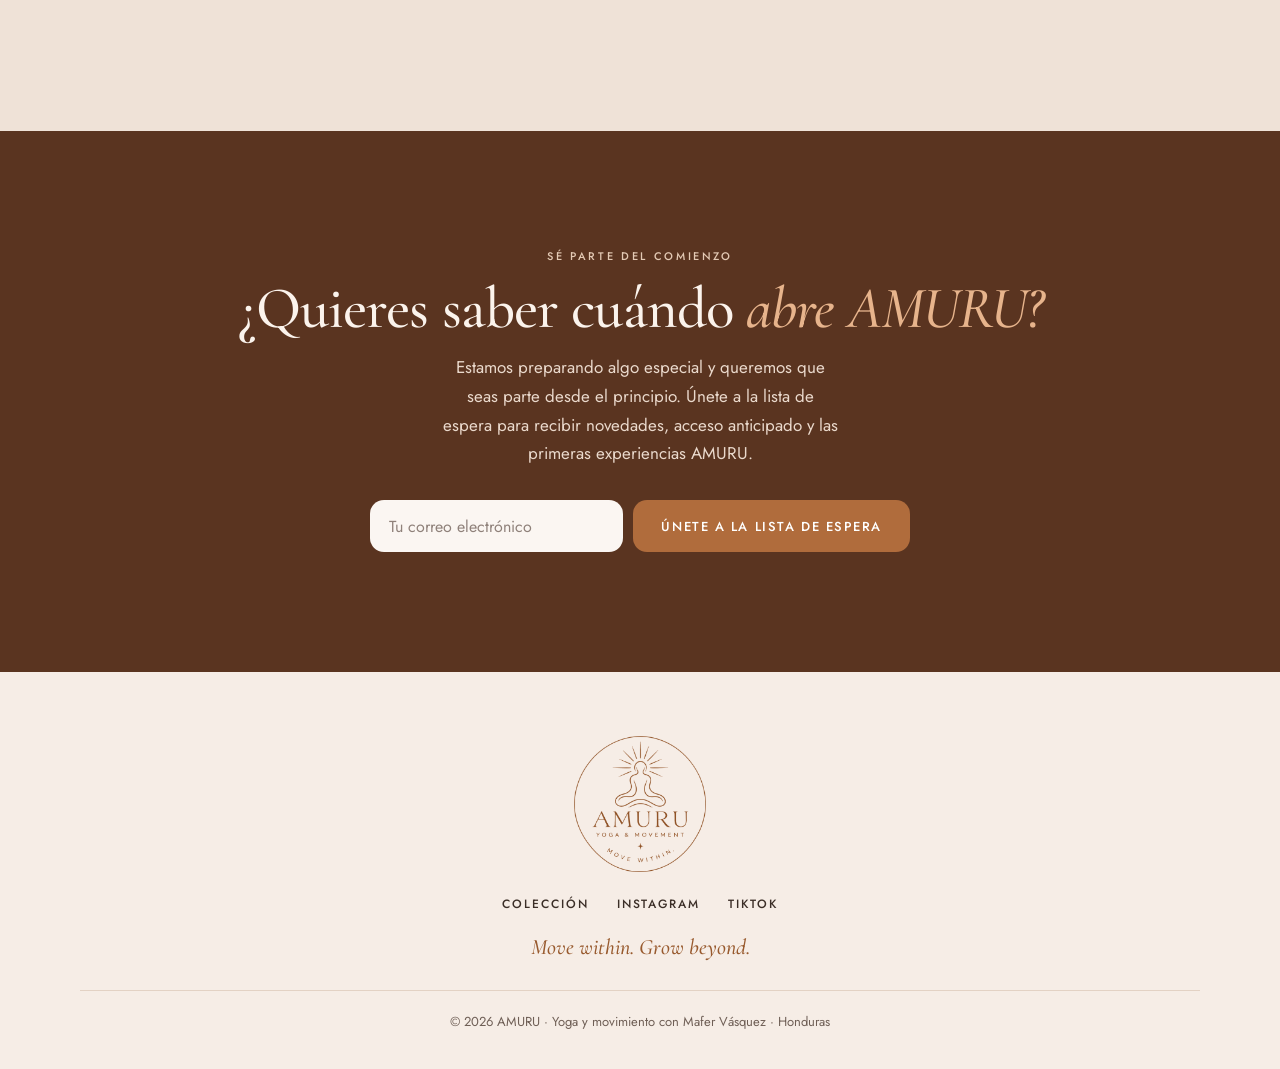
==== commit bb1b1d4a: "Desktop: pull welcome heading up so it shows in full on the first screen Co-Authored-By: Claude Opus" ====
--- a/index.html
+++ b/index.html
@@ -19,7 +19,7 @@
 <link rel="preload" href="fonts/cormorant-garamond-latin-500-normal.woff2" as="font" type="font/woff2" crossorigin>
 <link rel="preload" href="fonts/jost-latin-400-normal.woff2" as="font" type="font/woff2" crossorigin>
 <script>document.documentElement.classList.add("js")</script>
-<link rel="stylesheet" href="assets/site.css?v=13"></head>
+<link rel="stylesheet" href="assets/site.css?v=15"></head>
 <body class="home">
 <header class="site-header" id="top"><div class="bar wrap"><a class="brand" href="#top" aria-label="AMURU, inicio"><img src="fotos/amuru-symbol.png" alt=""/><span>AMURU</span></a><nav class="nav" aria-label="Navegación principal"><a href="collection.html">Colección</a><a class="soc" href="https://www.tiktok.com/@mafervasquezz" target="_blank" rel="noopener noreferrer" aria-label="TikTok"><svg class="ico" viewBox="0 0 24 24" aria-hidden="true"><path d="M14.2 3.5v10.9a3.6 3.6 0 1 1-3.6-3.6" fill="none" stroke="currentColor" stroke-width="1.7" stroke-linecap="round" stroke-linejoin="round"/><path d="M14.2 3.5c.4 2.6 2.3 4.4 5 4.6" fill="none" stroke="currentColor" stroke-width="1.7" stroke-linecap="round"/></svg><span class="txt">TikTok</span></a><a class="soc" href="https://www.instagram.com/amuru.wellness/" target="_blank" rel="noopener noreferrer" aria-label="Instagram"><svg class="ico" viewBox="0 0 24 24" aria-hidden="true"><rect x="3.2" y="3.2" width="17.6" height="17.6" rx="5" fill="none" stroke="currentColor" stroke-width="1.6"/><circle cx="12" cy="12" r="4.1" fill="none" stroke="currentColor" stroke-width="1.6"/><circle cx="17.3" cy="6.7" r="1.1" fill="currentColor"/></svg><span class="txt">Instagram</span></a></nav><div class="lang" aria-label="Idioma"><a href="/" lang="es" hreflang="es" aria-current="true" title="Español">ES</a><span aria-hidden="true">/</span><a href="/en/" lang="en" hreflang="en" title="English">EN</a></div></div></header>
 <main>
--- a/assets/site.css
+++ b/assets/site.css
@@ -311,10 +311,16 @@
 .nav .soc:hover{color:var(--copper)}
 @media(min-width:761px){.nav{align-items:center;gap:26px}}
 
-/* desktop hero: fit heading, text, form and photo in the first screen */
+/* desktop: hero plus the welcome heading both show on the first screen */
 @media(min-width:761px){
-.hero{min-height:calc(100svh - 77px);padding:36px 0 44px;align-content:center}
-.hero-photo img{height:min(46vw,620px,calc(100svh - 77px - 80px));min-height:360px}
-.hero h1{font-size:clamp(56px,min(7.4vw,11.5svh),104px)}
+.hero{min-height:0;padding:32px 0 20px}
+.hero-photo img{height:min(46vw,580px,calc(100svh - 77px - 52px - 190px));min-height:330px}
+.hero h1{font-size:clamp(56px,min(7.4vw,10.5svh),104px)}
 .lede{margin-bottom:28px}
-}
+.intro.section{padding-top:44px}
+.intro .mark{display:none}
+.intro .eyebrow{margin-bottom:14px}
+.intro h2{max-width:none;font-size:clamp(34px,3.1vw,46px)}
+.intro.section{padding-top:36px}
+}
+@media(min-width:1180px){.intro h2{white-space:nowrap}}
